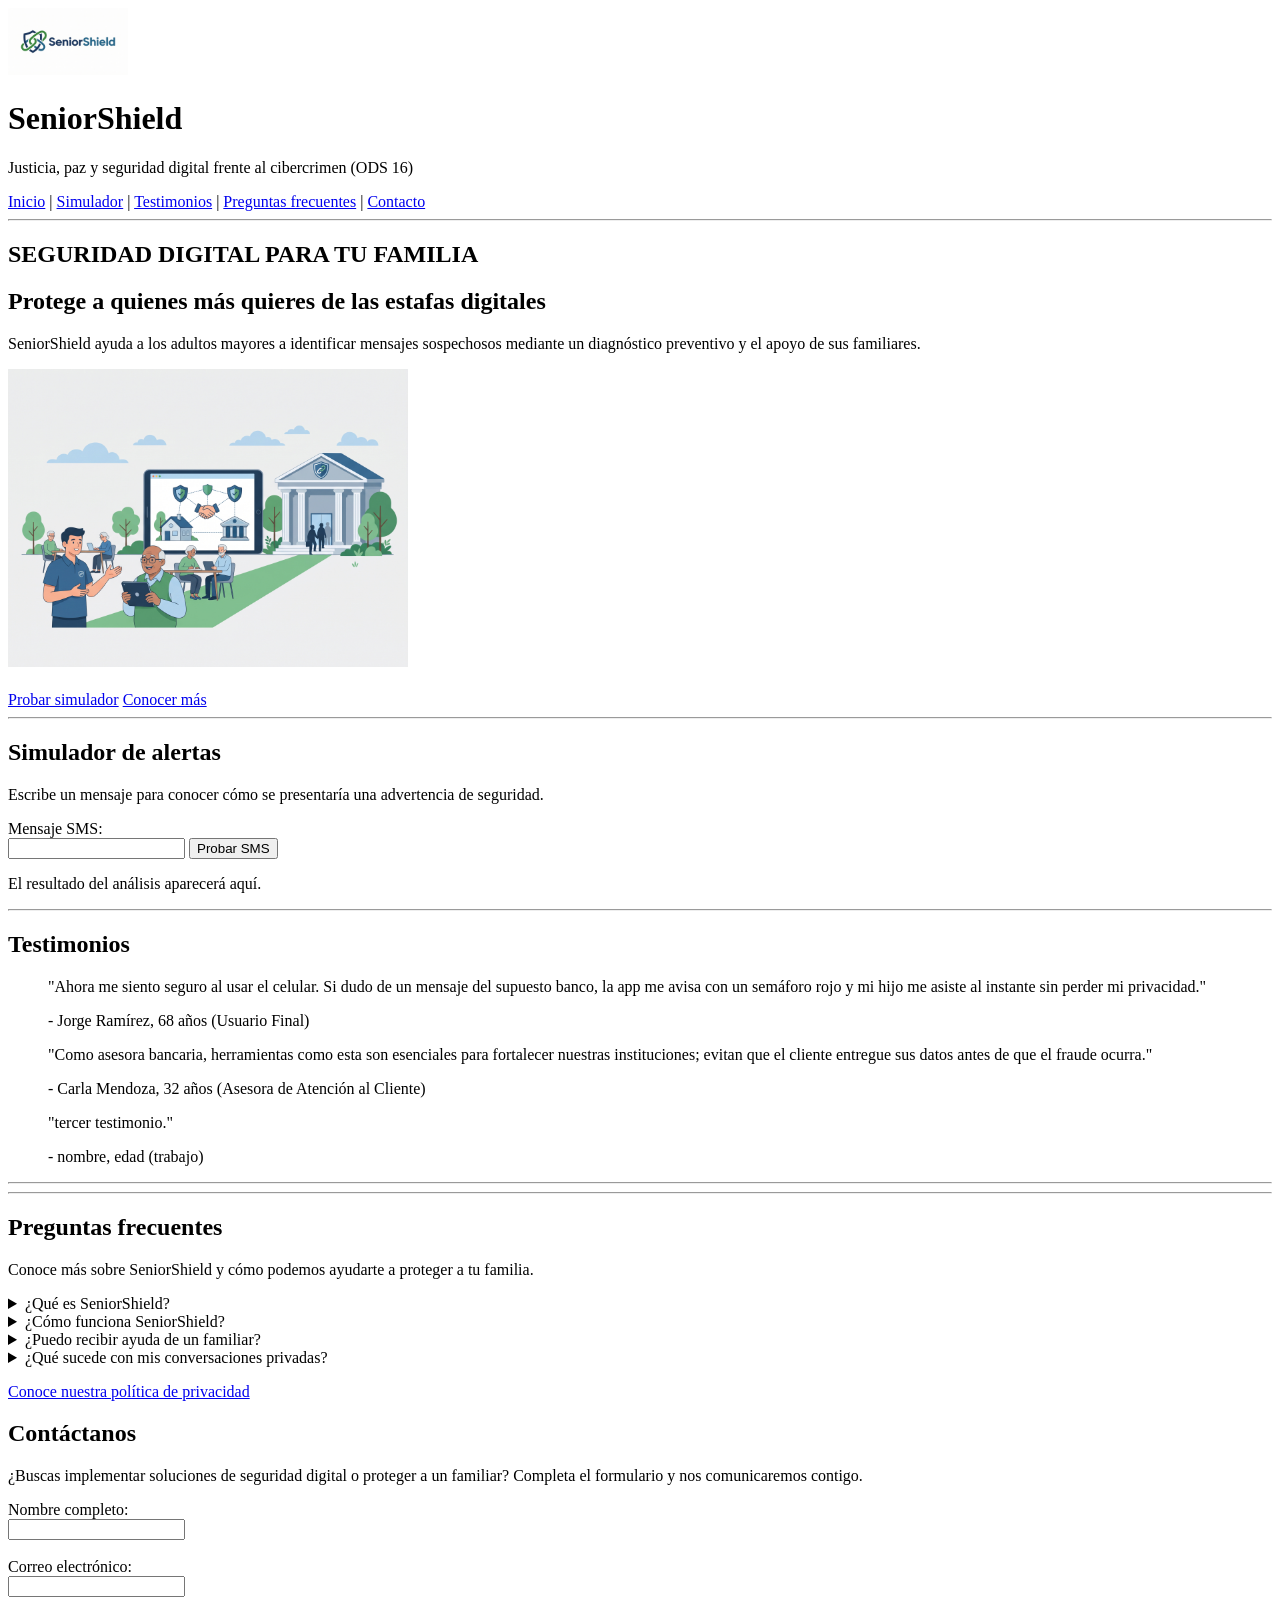
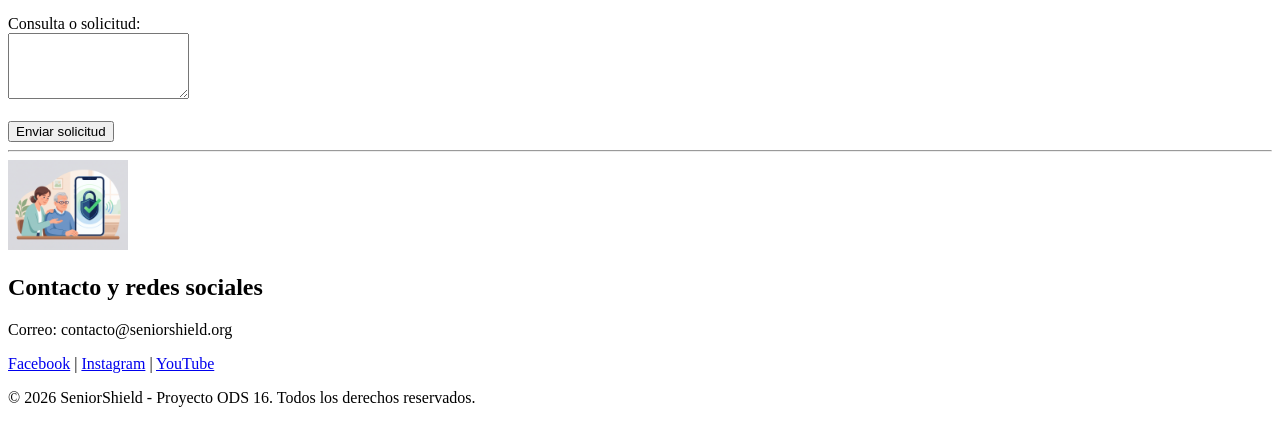
==== pages/index.html @ a2924b18 "Update index.html" ====
<!DOCTYPE html>
<html lang="es">
<head>
<meta charset="UTF-8">
<meta name="viewport" content="width=device-width, initial-scale=1.0">
<title>SeniorShield - Proyecto ODS 16</title>
</head>
<body>
<!-- ENCABEZADO -->
<header id="inicio">
<img src="images/logo.jpg" alt="Logotipo SeniorShield" width="120">
<h1>SeniorShield</h1>
<p>Justicia, paz y seguridad digital frente al cibercrimen (ODS 16)</p>

<!-- MENÚ HORIZONTAL SIN DESPLEGABLE -->
<nav aria-label="Navegación principal">
<a href="#inicio">Inicio</a> |
<a href="#simulador">Simulador</a> |
<a href="#testimonios">Testimonios</a> |
<a href="#preguntas">Preguntas frecuentes</a> |
<a href="#contacto">Contacto</a>
</nav>
</header>

<hr>

<!-- CONTENIDO PRINCIPAL -->
<main>
<!-- PRESENTACIÓN -->
<section aria-labelledby="titulo-inicio">
<h2 id="titulo-inicio">SEGURIDAD DIGITAL PARA TU FAMILIA</h2>
<h1>Protege a quienes más quieres de las estafas digitales</h1>
<p>SeniorShield ayuda a los adultos mayores a identificar mensajes sospechosos mediante un diagnóstico preventivo y el apoyo de sus familiares.</p>
<img src="images/proyecto.jpg" alt="foto el proyect" width="400">
<h1> </h1>
<a href="#simulador">Probar simulador</a>
<a href="#preguntas">Conocer más</a>

</section>

<hr>

<!-- seccion 1 simulador -->
<section id="simulador">
<h2>Simulador de alertas</h2>
<p>Escribe un mensaje para conocer cómo se presentaría una advertencia de seguridad.</p>
<form action="#" method="get">
<label for="mensaje-sms">Mensaje SMS:</label><br>
<input type="text" id="mensaje-sms" name="mensaje-sms">
<button type="button">Probar SMS</button>
</form>
<p>El resultado del análisis aparecerá aquí.</p>
</section>

<hr>

<!-- seccion 2 testimonios -->
<section id="testimonios">
<h2>Testimonios</h2>
<blockquote>
    <p>"Ahora me siento seguro al usar el celular. Si dudo de un mensaje del supuesto banco, la app me avisa con un semáforo rojo y mi hijo me asiste al instante sin perder mi privacidad."</p>
    <footer>- Jorge Ramírez, 68 años (Usuario Final)</footer>
</blockquote>
<blockquote>
    <p>"Como asesora bancaria, herramientas como esta son esenciales para fortalecer nuestras instituciones; evitan que el cliente entregue sus datos antes de que el fraude ocurra."</p>
    <footer>- Carla Mendoza, 32 años (Asesora de Atención al Cliente)</footer>
</blockquote>
<blockquote>
    <p>"tercer testimonio."</p>
    <footer>- nombre, edad (trabajo)</footer>
</blockquote>
</section>

<hr>

<!-- seccion 3 preguntas frecuentes-->
<hr>

<!-- SECCIÓN 5: PREGUNTAS FRECUENTES -->
<section id="preguntas">
<h2>Preguntas frecuentes</h2>
<p>Conoce más sobre SeniorShield y cómo podemos ayudarte a proteger a tu familia.</p>
<details>
<summary>¿Qué es SeniorShield?</summary>
<p>SeniorShield es una solución de seguridad digital que ayuda a los adultos mayores a identificar posibles estafas en sus mensajes mediante un diagnóstico preventivo.</p>
</details>
<details>
<summary>¿Cómo funciona SeniorShield?</summary>
<p>La herramienta permite analizar mensajes sospechosos mediante una burbuja flotante y muestra una alerta visual tipo semáforo que indica el nivel de riesgo.</p>
</details>
<details>
<summary>¿Puedo recibir ayuda de un familiar?</summary>
<p>Sí. SeniorShield permite consultar con un familiar vinculado para recibir orientación cuando se detecta un mensaje sospechoso o existe alguna duda.</p>
</details>
<details>
<summary>¿Qué sucede con mis conversaciones privadas?</summary>
<p>SeniorShield está diseñado para proteger la privacidad de los usuarios y evitar el almacenamiento de sus conversaciones privadas.</p>
</details>
<p>
<a href="politica.html">Conoce nuestra política de privacidad</a>
</p>
</section>

<!-- seccion 4 contactos -->
<section id="contacto">
<h2>Contáctanos</h2>
<p>¿Buscas implementar soluciones de seguridad digital o proteger a un familiar? Completa el formulario y nos comunicaremos contigo.</p>
<form action="#" method="POST">
    <label for="nombre">Nombre completo:</label><br>
    <input type="text" id="nombre" name="nombre" required><br><br>
    
    <label for="correo">Correo electrónico:</label><br>
    <input type="email" id="correo" name="correo" required><br><br>
    
    <label for="mensaje">Consulta o solicitud:</label><br>
    <textarea id="mensaje" name="mensaje" rows="4" required></textarea><br><br>
    
    <button type="submit">Enviar solicitud</button>
</form>
</section>
</main>

<hr>

<!-- PIE DE PAGINA -->
<footer>
<img src="images/servicios.jpg" alt="foto 2" width="120">

<h2>Contacto y redes sociales</h2>
<p>Correo: contacto@seniorshield.org</p>
<p>
<a href="https://www.facebook.com/">Facebook</a> |
<a href="https://www.instagram.com/">Instagram</a> |
<a href="https://www.youtube.com/">YouTube</a>
</p>
<p>
&copy; 2026 SeniorShield - Proyecto ODS 16. Todos los derechos reservados.
</p>
</footer>
</body>
</html>
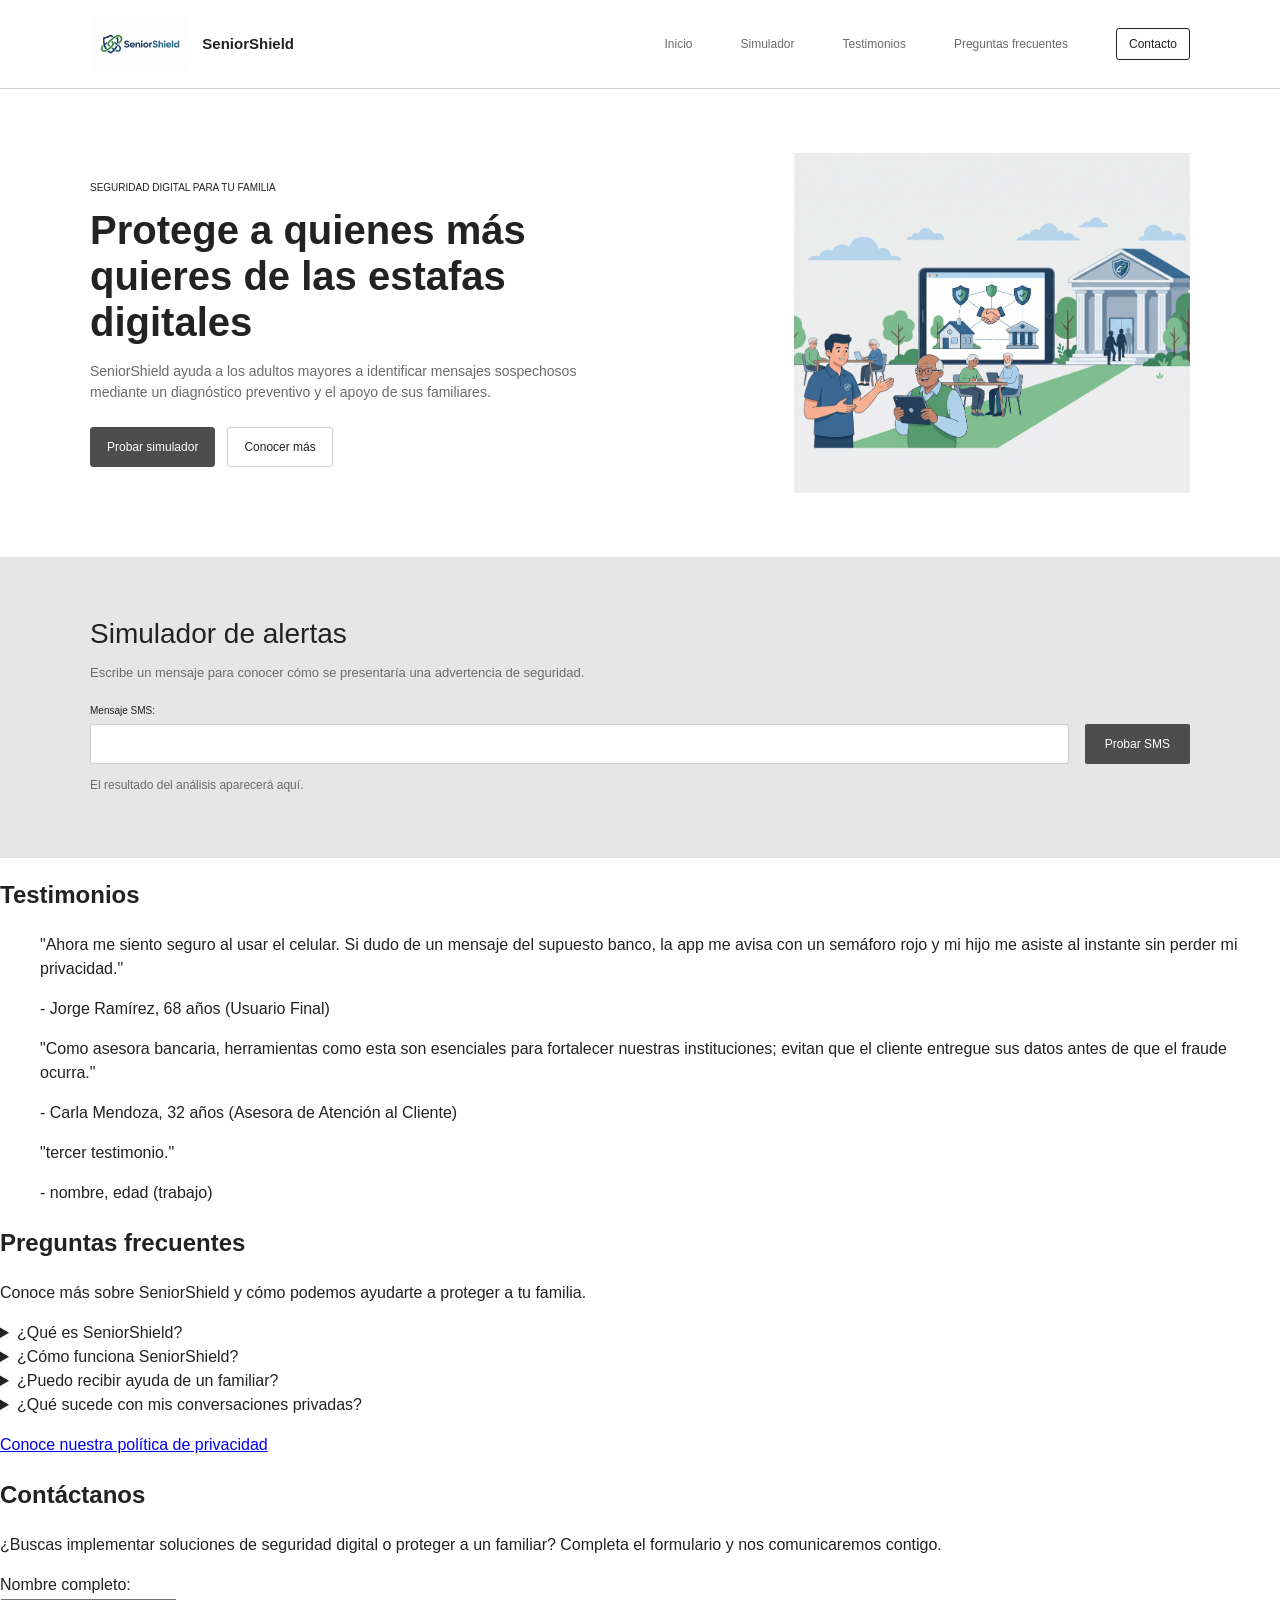
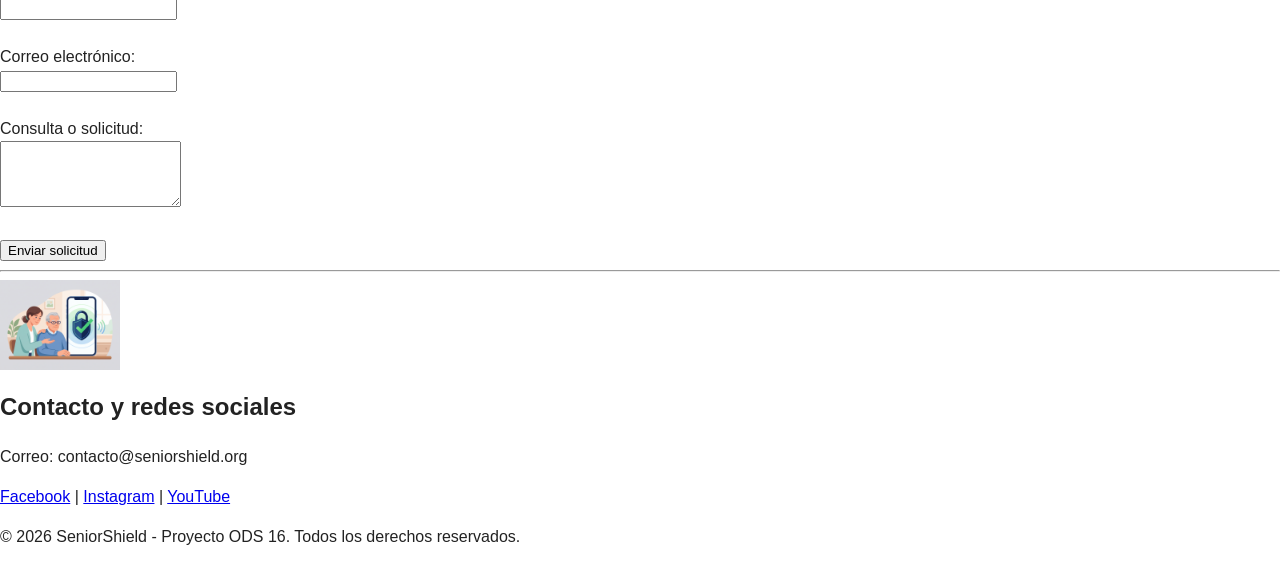
==== commit 16c2afd2: "Añadir estilos 1ra parte" ====
--- a/pages/index.html
+++ b/pages/index.html
@@ -4,6 +4,7 @@
 <meta charset="UTF-8">
 <meta name="viewport" content="width=device-width, initial-scale=1.0">
 <title>SeniorShield - Proyecto ODS 16</title>
+<link rel="stylesheet" href="../css/styles.css">
 </head>
 <body>
 <!-- ENCABEZADO -->
--- a/css/styles.css
+++ b/css/styles.css
@@ -0,0 +1,301 @@
+
+
+/* ---------- Variables neutras (escala de grises) ---------- */
+:root {
+  --blanco: #ffffff;
+  --gris-fondo: #e6e6e6;
+  --gris-placeholder: #d9d9d9;
+  --gris-borde: #cfcfcf;
+  --gris-texto: #6b6b6b;
+  --gris-oscuro: #4d4d4d;
+  --negro: #222222;
+
+  --ancho-max: 1100px;
+  --lateral: max(24px, calc((100% - var(--ancho-max)) / 2));
+}
+
+
+*,
+*::before,
+*::after {
+  box-sizing: border-box;
+}
+
+body {
+  margin: 0;
+  font-family: "Inter", "Helvetica Neue", Arial, sans-serif;
+  color: var(--negro);
+  background: var(--blanco);
+  line-height: 1.5;
+}
+
+img {
+  max-width: 100%;
+  display: block;
+}
+
+
+header + hr,
+main hr {
+  display: none;
+}
+
+/*1. ENCABEZADO Y MENÚ */
+header {
+  display: flex;
+  align-items: center;
+  gap: 12px;
+  padding: 16px var(--lateral);
+  border-bottom: 1px solid var(--gris-borde);
+}
+
+/* Logo: caja pequeña a la izquierda */
+header > img {
+  width: auto;
+  height: 56px;
+  object-fit: contain;
+}
+
+/* Nombre de marca junto al logo, discreto */
+header > h1 {
+  margin: 0;
+  font-size: 15px;
+  font-weight: 600;
+}
+
+/* El lema no aparece en el wireframe: oculto visualmente,
+   pero accesible para lectores de pantalla */
+header > p {
+  position: absolute;
+  width: 1px;
+  height: 1px;
+  overflow: hidden;
+  clip: rect(0 0 0 0);
+  white-space: nowrap;
+}
+
+/* Menú alineado a la derecha.
+   font-size: 0 oculta los separadores "|" (nodos de texto) */
+header > nav {
+  margin-left: auto;
+  display: flex;
+  align-items: center;
+  gap: 24px;
+  font-size: 0;
+}
+
+header > nav a {
+  font-size: 12px;
+  color: var(--gris-texto);
+  text-decoration: none;
+}
+
+header > nav a:hover,
+header > nav a:focus-visible {
+  color: var(--negro);
+}
+
+/* Último enlace como botón con borde (esquina derecha) */
+header > nav a:last-of-type {
+  padding: 6px 12px;
+  border: 1px solid var(--negro);
+  border-radius: 3px;
+  color: var(--negro);
+}
+
+/* 2. PRESENTACIÓN (HERO)*/
+section[aria-labelledby="titulo-inicio"] {
+  display: grid;
+  grid-template-columns: auto auto minmax(48px, 1fr) minmax(260px, 36%);
+  grid-template-rows: 1fr auto auto auto auto 1fr;
+  column-gap: 12px;
+  min-height: 460px;
+  padding: 64px var(--lateral);
+}
+
+/* Antetítulo pequeño */
+section[aria-labelledby="titulo-inicio"] > h2 {
+  grid-column: 1 / 4;
+  grid-row: 2;
+  margin: 0 0 12px;
+  font-size: 10px;
+  font-weight: 500;
+  color: var(--negro);
+}
+
+/* Titular principal */
+section[aria-labelledby="titulo-inicio"] > h1:not(:empty) {
+  grid-column: 1 / 4;
+  grid-row: 3;
+  max-width: 560px;
+  margin: 0 0 16px;
+  font-size: clamp(28px, 4vw, 40px);
+  font-weight: 700;
+  line-height: 1.15;
+}
+
+/* Párrafo descriptivo */
+section[aria-labelledby="titulo-inicio"] > p {
+  grid-column: 1 / 4;
+  grid-row: 4;
+  max-width: 520px;
+  margin: 0 0 24px;
+  font-size: 14px;
+  color: var(--gris-texto);
+}
+
+/* El <h1> vacío no tiene función visual */
+section[aria-labelledby="titulo-inicio"] > h1:empty {
+  display: none;
+}
+
+/* Imagen: bloque gris a la derecha, ocupa todo el alto */
+section[aria-labelledby="titulo-inicio"] > img {
+  grid-column: 4;
+  grid-row: 1 / -1;
+  width: 100%;
+  height: 100%;
+  min-height: 340px;
+  object-fit: cover;
+  background: var(--gris-placeholder);
+  font-size: 12px;
+  color: var(--gris-texto);
+}
+
+/* Botones de acción, uno al lado del otro */
+section[aria-labelledby="titulo-inicio"] > a {
+  grid-row: 5;
+  align-self: start;
+  padding: 10px 16px;
+  border: 1px solid var(--gris-oscuro);
+  border-radius: 3px;
+  font-size: 12px;
+  text-decoration: none;
+  white-space: nowrap;
+}
+
+section[aria-labelledby="titulo-inicio"] > a:first-of-type {
+  grid-column: 1;
+  background: var(--gris-oscuro);
+  color: var(--blanco);
+}
+
+section[aria-labelledby="titulo-inicio"] > a:last-of-type {
+  grid-column: 2;
+  background: var(--blanco);
+  color: var(--negro);
+  border-color: var(--gris-borde);
+}
+
+/*3. SIMULADOR DE ALERTAS*/
+#simulador {
+  background: var(--gris-fondo);
+  padding: 56px var(--lateral) 64px;
+}
+
+#simulador > h2 {
+  margin: 0 0 8px;
+  font-size: 28px;
+  font-weight: 400;
+}
+
+#simulador > h2 + p {
+  margin: 0 0 20px;
+  font-size: 13px;
+  color: var(--gris-texto);
+}
+
+/* Formulario: etiqueta arriba, campo + botón en una fila */
+#simulador form {
+  display: grid;
+  grid-template-columns: 1fr auto;
+  column-gap: 16px;
+  row-gap: 6px;
+  align-items: stretch;
+}
+
+#simulador form br {
+  display: none;
+}
+
+#simulador label {
+  grid-column: 1 / -1;
+  font-size: 10px;
+  font-weight: 500;
+}
+
+#simulador input {
+  height: 40px;
+  padding: 0 12px;
+  border: 1px solid var(--gris-borde);
+  border-radius: 2px;
+  background: var(--blanco);
+  font: inherit;
+  font-size: 14px;
+}
+
+#simulador button {
+  padding: 0 20px;
+  border: none;
+  border-radius: 2px;
+  background: var(--gris-oscuro);
+  color: var(--blanco);
+  font: inherit;
+  font-size: 12px;
+  cursor: pointer;
+}
+
+/* Texto de resultado bajo el formulario */
+#simulador form + p {
+  margin: 12px 0 0;
+  font-size: 12px;
+  color: var(--gris-texto);
+}
+
+/* Foco visible para teclado */
+header a:focus-visible,
+section[aria-labelledby="titulo-inicio"] > a:focus-visible,
+#simulador input:focus-visible,
+#simulador button:focus-visible {
+  outline: 2px solid var(--negro);
+  outline-offset: 2px;
+}
+
+/*RESPONSIVE */
+@media (max-width: 768px) {
+  header {
+    flex-wrap: wrap;
+  }
+
+  header > nav {
+    margin-left: 0;
+    width: 100%;
+    flex-wrap: wrap;
+    gap: 12px 20px;
+  }
+
+  /* Hero en una columna: imagen debajo del texto */
+  section[aria-labelledby="titulo-inicio"] {
+    grid-template-columns: auto auto 1fr;
+    grid-template-rows: auto;
+    row-gap: 0;
+    min-height: 0;
+    padding-block: 40px;
+  }
+
+  section[aria-labelledby="titulo-inicio"] > img {
+    grid-column: 1 / -1;
+    grid-row: 6;
+    min-height: 220px;
+    margin-top: 32px;
+  }
+
+  #simulador form {
+    grid-template-columns: 1fr;
+    row-gap: 10px;
+  }
+
+  #simulador button {
+    height: 40px;
+  }
+}
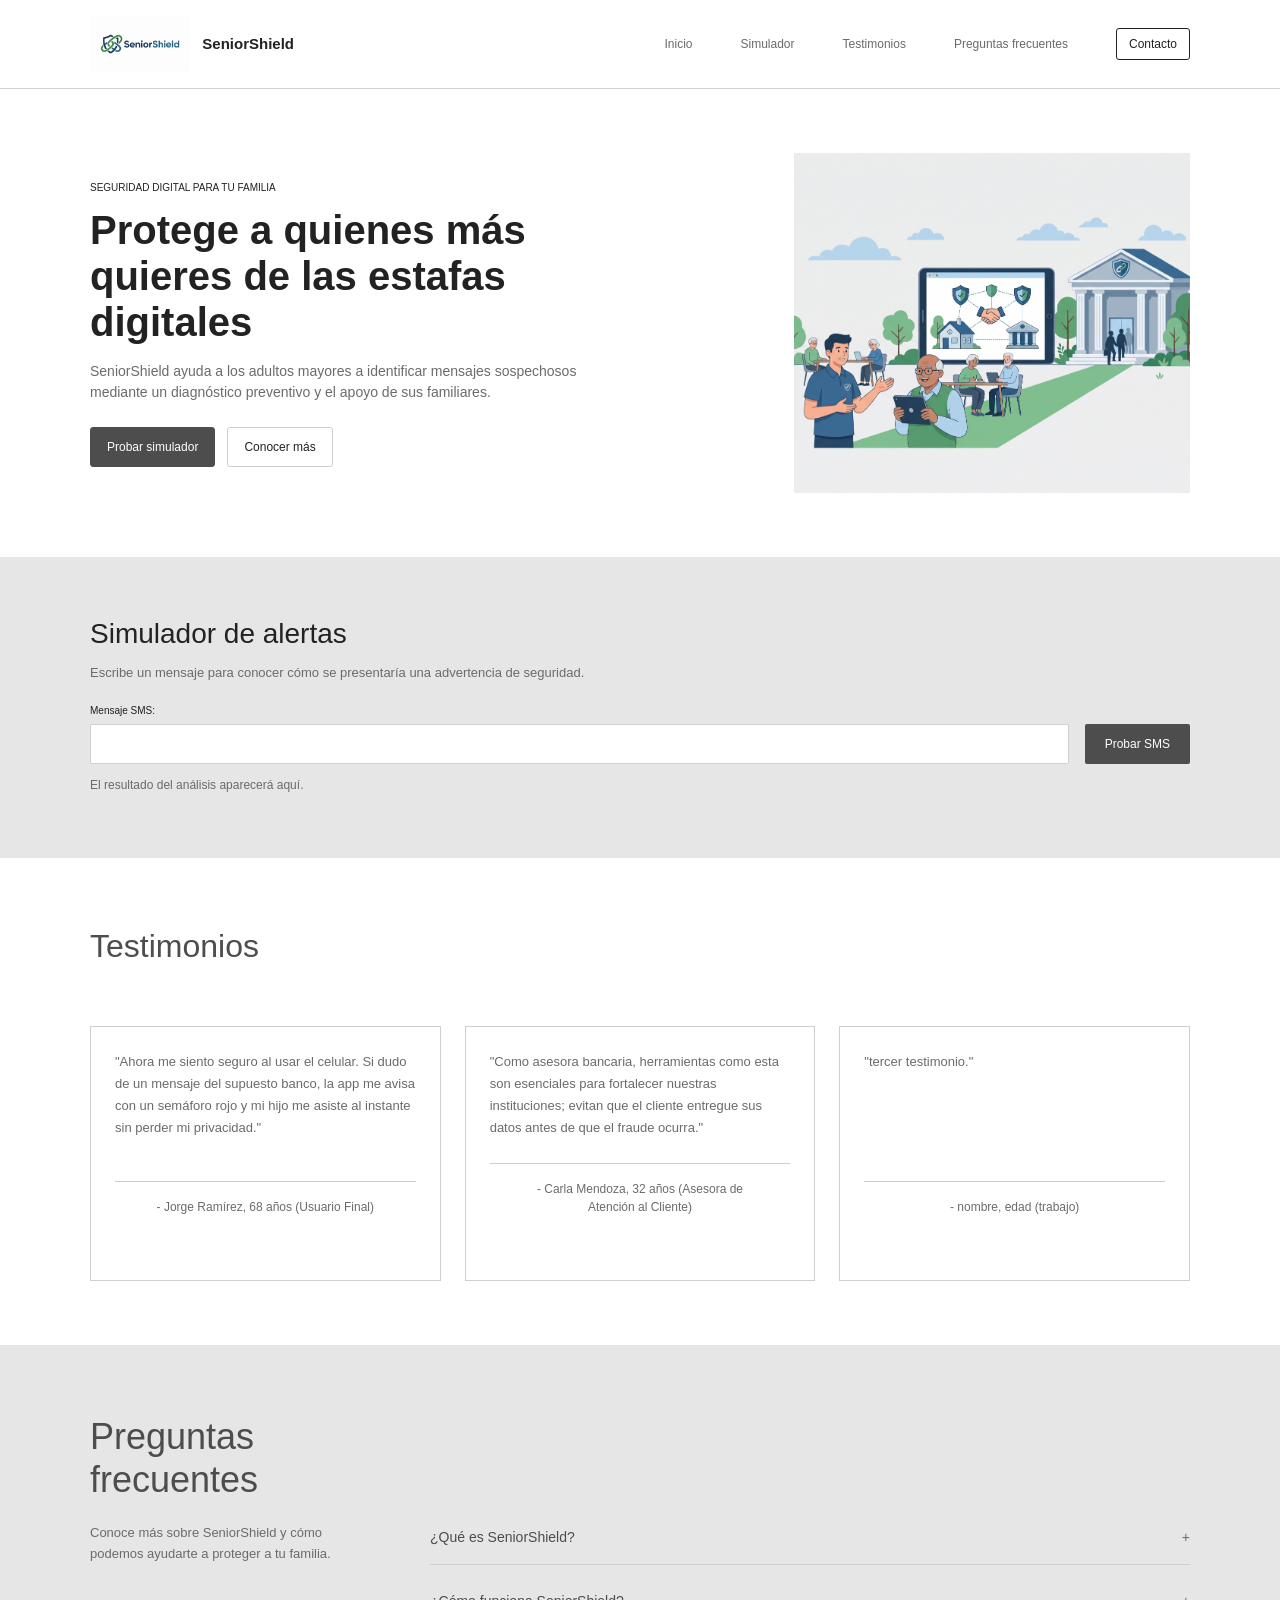
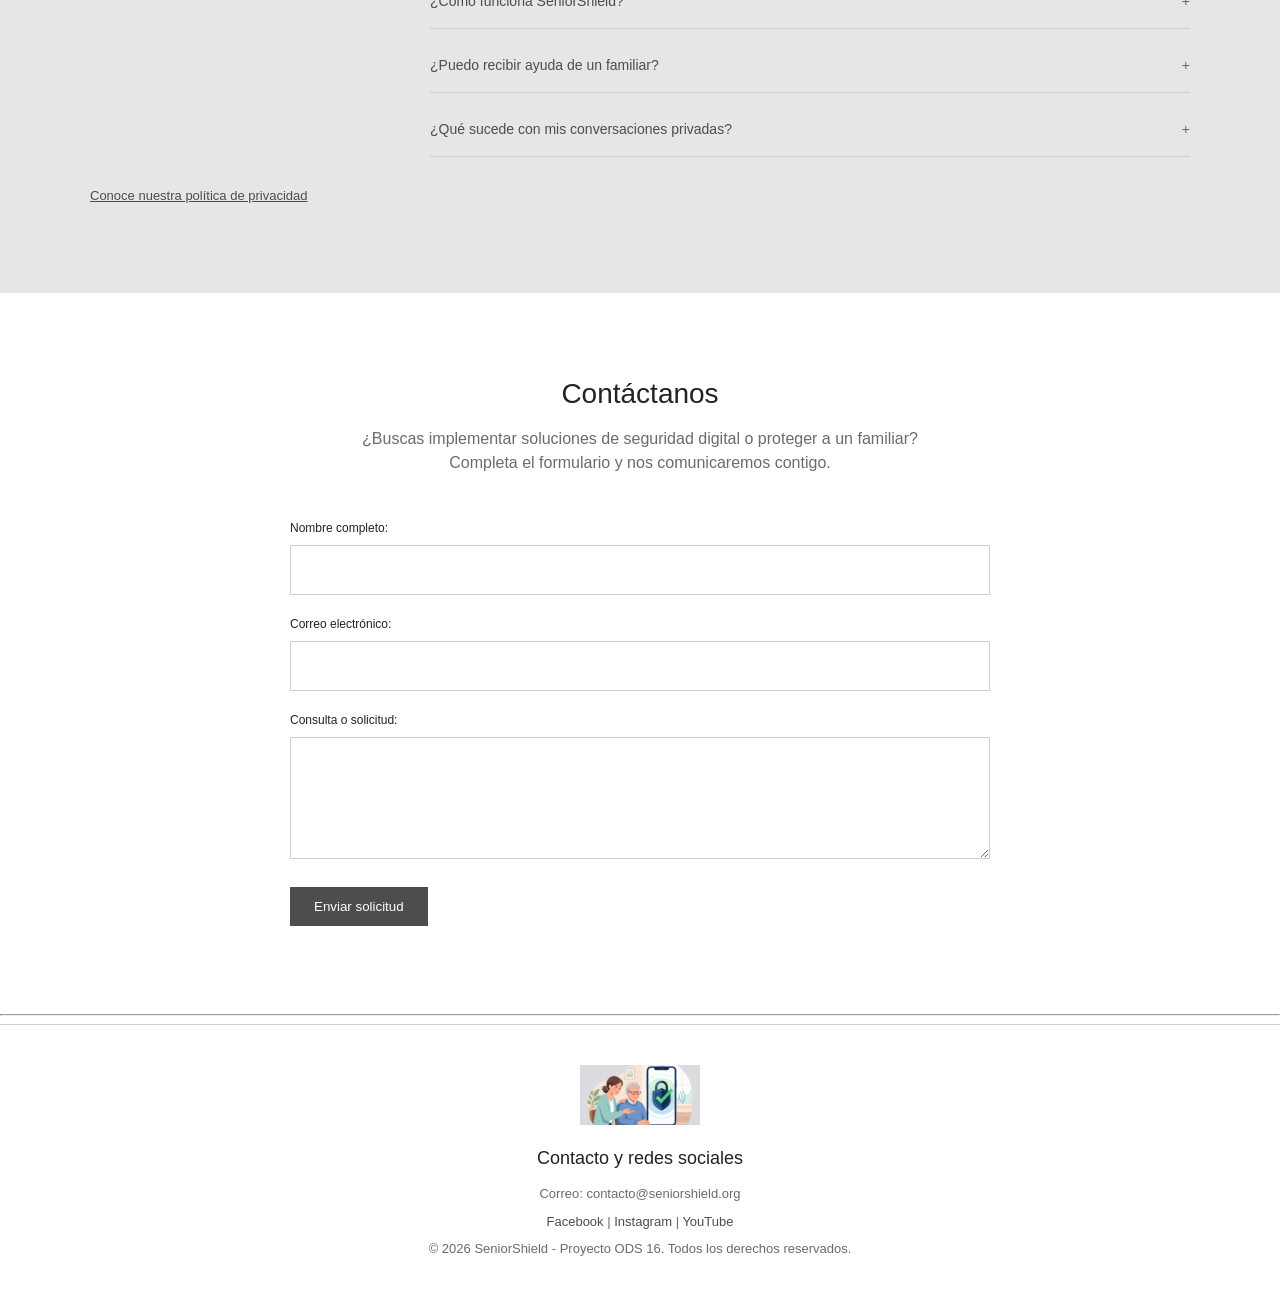
==== commit ed0a77a1: "Refactor contact section for improved readability" ====
--- a/pages/index.html
+++ b/pages/index.html
@@ -105,16 +105,18 @@
 <!-- seccion 4 contactos -->
 <section id="contacto">
 <h2>Contáctanos</h2>
-<p>¿Buscas implementar soluciones de seguridad digital o proteger a un familiar? Completa el formulario y nos comunicaremos contigo.</p>
+<p>¿Buscas implementar soluciones de seguridad digital o proteger a un familiar?
+    <br>
+    Completa el formulario y nos comunicaremos contigo.</p>
 <form action="#" method="POST">
-    <label for="nombre">Nombre completo:</label><br>
-    <input type="text" id="nombre" name="nombre" required><br><br>
+    <label for="nombre">Nombre completo:</label>
+    <input type="text" id="nombre" name="nombre" required>
     
-    <label for="correo">Correo electrónico:</label><br>
-    <input type="email" id="correo" name="correo" required><br><br>
+    <label for="correo">Correo electrónico:</label>
+    <input type="email" id="correo" name="correo" required>
     
-    <label for="mensaje">Consulta o solicitud:</label><br>
-    <textarea id="mensaje" name="mensaje" rows="4" required></textarea><br><br>
+    <label for="mensaje">Consulta o solicitud:</label>
+    <textarea id="mensaje" name="mensaje" rows="4" required></textarea>
     
     <button type="submit">Enviar solicitud</button>
 </form>
--- a/css/styles.css
+++ b/css/styles.css
@@ -1,5 +1,3 @@
-
-
 /* ---------- Variables neutras (escala de grises) ---------- */
 :root {
   --blanco: #ffffff;
@@ -298,4 +296,272 @@
   #simulador button {
     height: 40px;
   }
-}+}
+/* ==================================================
+   4. TESTIMONIOS
+================================================== */
+
+#testimonios {
+  padding: 64px var(--lateral);
+  background: var(--blanco);
+}
+
+#testimonios > h2 {
+  margin: 0 0 32px;
+  font-size: 32px;
+  font-weight: 400;
+  color: var(--gris-oscuro);
+}
+
+#testimonios {
+  display: grid;
+  grid-template-columns: repeat(3, 1fr);
+  gap: 24px;
+}
+
+#testimonios > h2 {
+  grid-column: 1 / -1;
+}
+
+#testimonios blockquote {
+  margin: 0;
+  padding: 24px;
+  border: 1px solid var(--gris-borde);
+  background: var(--blanco);
+  min-height: 230px;
+
+  display: flex;
+  flex-direction: column;
+  justify-content: space-between;
+}
+
+#testimonios blockquote p {
+  margin: 0;
+  font-size: 13px;
+  color: var(--gris-texto);
+  line-height: 1.7;
+}
+
+#testimonios footer {
+  margin-top: 24px;
+  padding-top: 16px;
+  border-top: 1px solid var(--gris-borde);
+
+  font-size: 12px;
+  color: var(--gris-texto);
+}
+
+/* ==================================================
+   5. PREGUNTAS FRECUENTES
+================================================== */
+
+#preguntas {
+  background: var(--gris-fondo);
+  padding: 70px var(--lateral);
+
+  display: grid;
+  grid-template-columns: 280px 1fr;
+  grid-template-rows: auto auto;
+  column-gap: 60px;
+  row-gap: 10px;
+}
+
+#preguntas > h2 {
+  margin: 0;
+  font-size: 36px;
+  line-height: 1.2;
+  font-weight: 400;
+  color: var(--gris-oscuro);
+}
+
+#preguntas > p:first-of-type {
+  grid-column: 1;
+
+  margin: 12px 0 0;
+  align-self: start;
+
+  max-width: 250px;
+
+  font-size: 13px;
+  line-height: 1.6;
+  color: var(--gris-texto);
+}
+
+#preguntas details {
+  grid-column: 2;
+  border-bottom: 1px solid var(--gris-borde);
+  padding: 16px 0;
+}
+
+#preguntas details:first-of-type {
+  margin-top: 0px;
+}
+
+#preguntas summary {
+  cursor: pointer;
+  list-style: none;
+
+  display: flex;
+  justify-content: space-between;
+  align-items: center;
+
+  font-size: 14px;
+  color: var(--gris-oscuro);
+}
+
+#preguntas summary::-webkit-details-marker {
+  display: none;
+}
+
+#preguntas summary::after {
+  content: "+";
+  color: var(--gris-texto);
+}
+
+#preguntas details[open] summary::after {
+  content: "−";
+}
+
+#preguntas details p {
+  margin-top: 14px;
+  font-size: 13px;
+  color: var(--gris-texto);
+}
+
+#preguntas a {
+  grid-column: 1;
+
+  align-self: start;
+
+  margin-top: 20px;
+
+  color: var(--gris-oscuro);
+  font-size: 13px;
+  text-decoration: underline;
+}
+
+
+/* ==================================================
+   6. CONTACTO
+================================================== */
+
+#contacto {
+  padding: 80px var(--lateral);
+  background: var(--blanco);
+  text-align: center;
+}
+
+#contacto h2 {
+  margin: 0 0 12px;
+  font-size: 28px;
+  font-weight: 400;
+}
+
+#contacto > p {
+  max-width: 700px;
+  margin: 0 auto 32px;
+  color: var(--gris-texto);
+}
+
+#contacto form {
+  max-width: 700px;
+  margin: 0 auto;
+
+  display: flex;
+  flex-direction: column;
+  gap: 8px;
+
+  text-align: left;
+}
+
+#contacto label {
+  font-size: 12px;
+  margin-top: 12px;
+}
+
+#contacto input,
+#contacto textarea {
+  width: 100%;
+  padding: 12px;
+  border: 1px solid var(--gris-borde);
+  font: inherit;
+}
+
+#contacto textarea {
+  resize: vertical;
+  min-height: 100px;
+}
+
+#contacto button {
+  width: fit-content;
+  margin-top: 20px;
+  padding: 12px 24px;
+
+  border: none;
+  background: var(--gris-oscuro);
+  color: var(--blanco);
+
+  cursor: pointer;
+}
+
+/* ==================================================
+   7. FOOTER
+================================================== */
+
+footer {
+  border-top: 1px solid var(--gris-borde);
+  padding: 40px var(--lateral);
+
+  text-align: center;
+  background: var(--blanco);
+}
+
+footer img {
+  margin: 0 auto 20px;
+  height: 60px;
+  object-fit: cover;
+}
+
+footer h2 {
+  margin: 0 0 12px;
+  font-size: 18px;
+  font-weight: 500;
+}
+
+footer p {
+  margin: 8px 0;
+  color: var(--gris-texto);
+  font-size: 13px;
+}
+
+footer a {
+  color: var(--gris-oscuro);
+  text-decoration: none;
+}
+
+footer a:hover {
+  text-decoration: underline;
+}
+
+/* ================================================== */
+
+@media (max-width: 768px) {
+
+  #testimonios {
+    grid-template-columns: 1fr;
+  }
+
+  #preguntas {
+    grid-template-columns: 1fr;
+    gap: 24px;
+  }
+
+  #preguntas details,
+  #preguntas a {
+    grid-column: auto;
+  }
+
+  #contacto form {
+    width: 100%;
+  }
+}
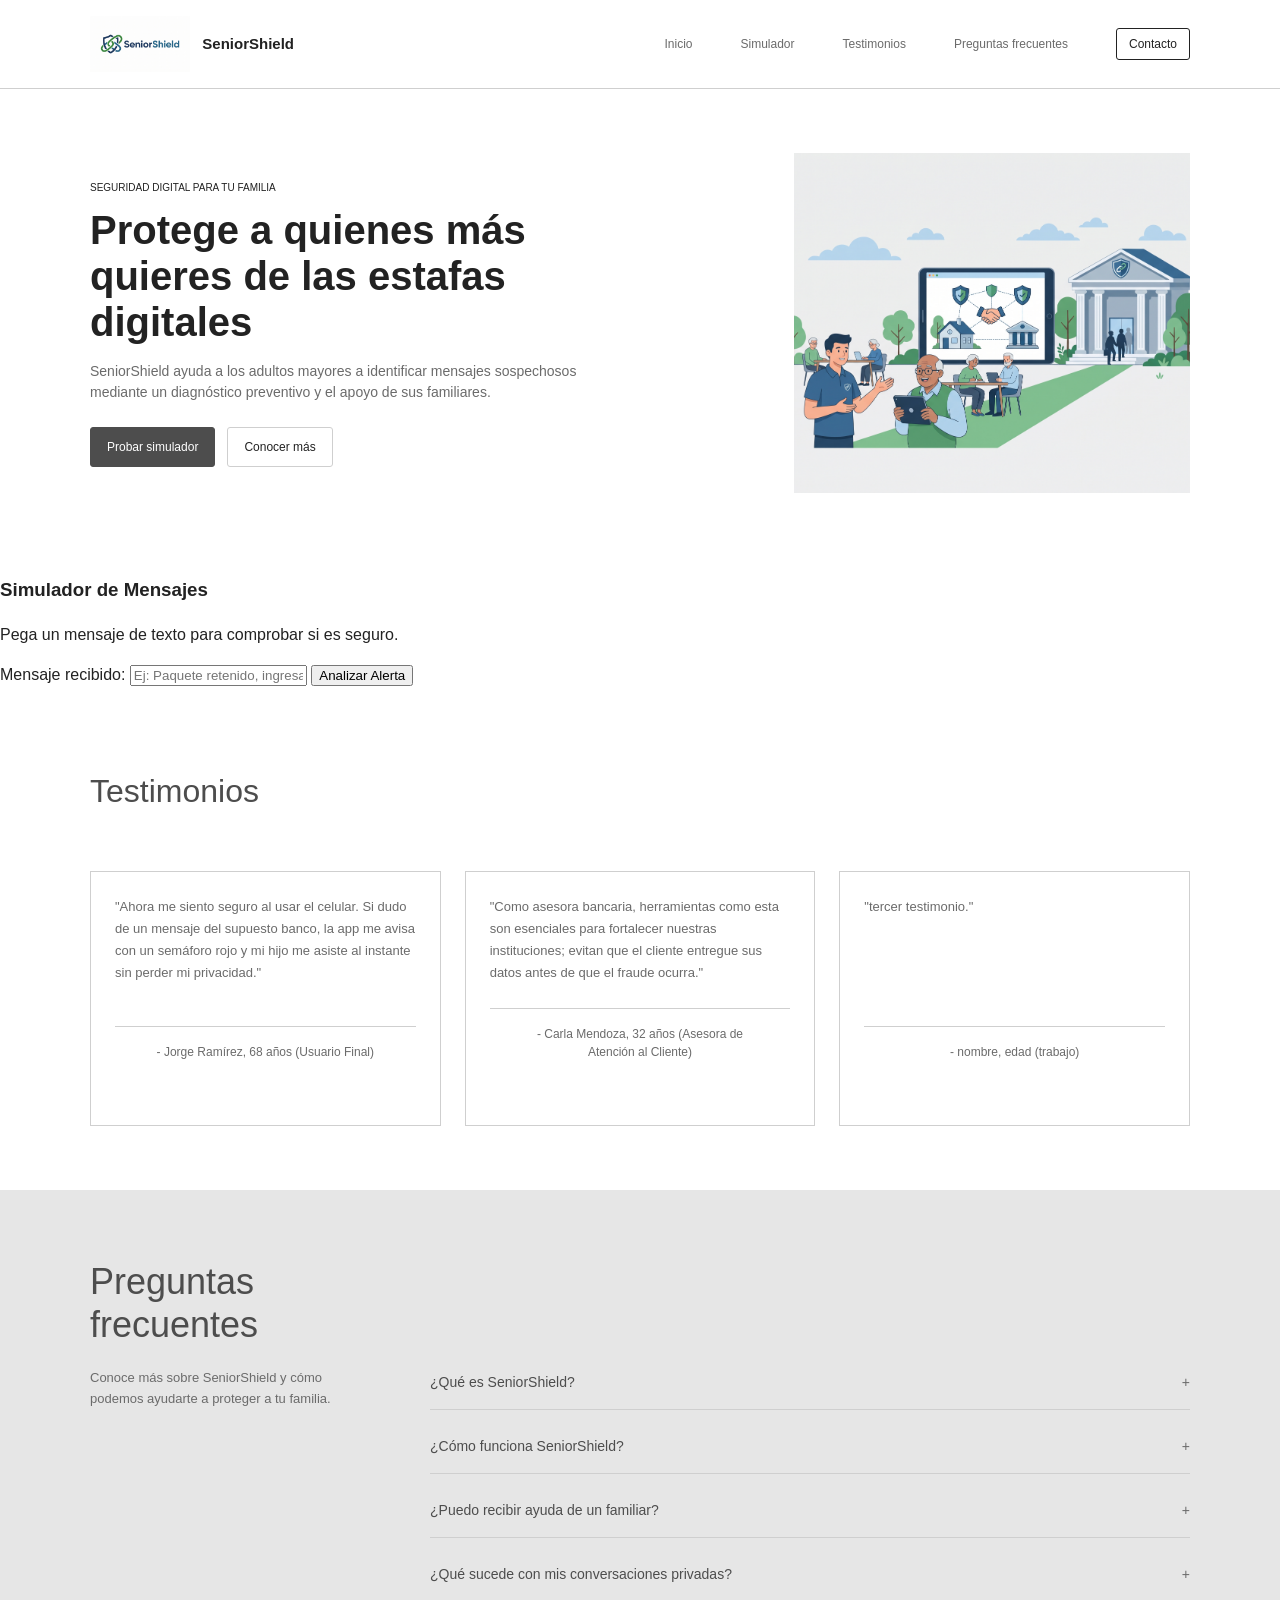
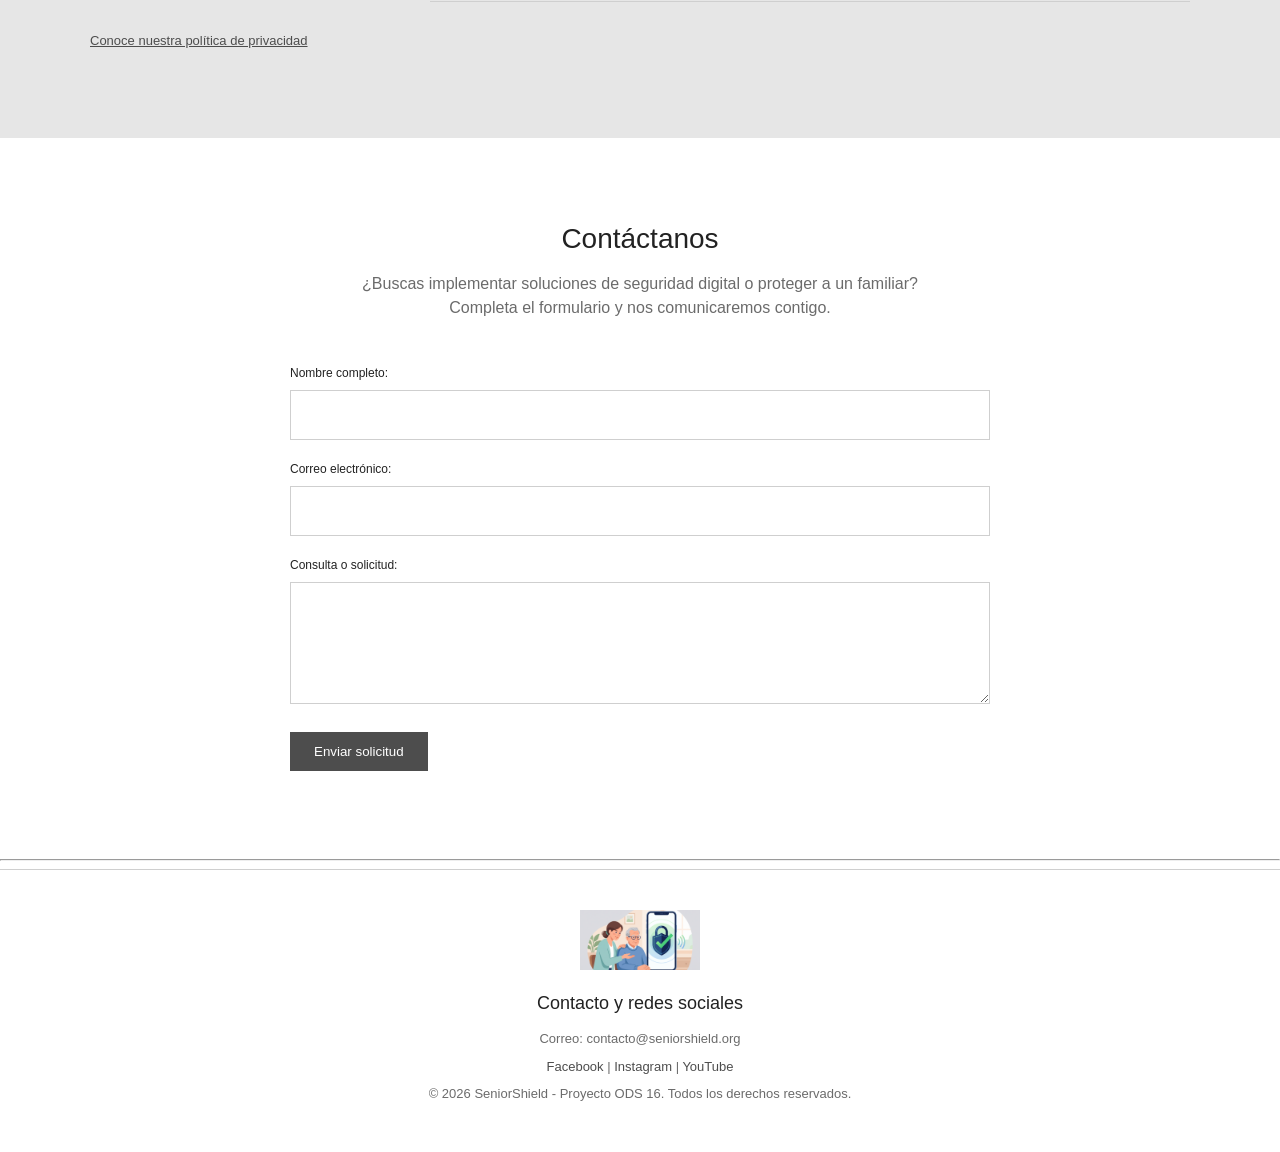
==== commit c6139cf1: "Update index.html" ====
--- a/pages/index.html
+++ b/pages/index.html
@@ -41,18 +41,19 @@
 
 <hr>
 
-<!-- seccion 1 simulador -->
-<section id="simulador">
-<h2>Simulador de alertas</h2>
-<p>Escribe un mensaje para conocer cómo se presentaría una advertencia de seguridad.</p>
-<form action="#" method="get">
-<label for="mensaje-sms">Mensaje SMS:</label><br>
-<input type="text" id="mensaje-sms" name="mensaje-sms">
-<button type="button">Probar SMS</button>
-</form>
-<p>El resultado del análisis aparecerá aquí.</p>
-</section>
-
+<!-- Sección 1 Simulador de Alertas -->
+<div class="simulador-alertas">
+    <h3>Simulador de Mensajes</h3>
+    <p>Pega un mensaje de texto para comprobar si es seguro.</p>
+    
+    <form id="simuladorForm">
+        <label for="mensajeInput">Mensaje recibido:</label>
+        <input type="text" id="mensajeInput" placeholder="Ej: Paquete retenido, ingresa al link..." required />
+        <button type="submit">Analizar Alerta</button>
+    </form>
+    
+    <p id="resultadoDOM"></p>
+</div>
 <hr>
 
 <!-- seccion 2 testimonios -->
@@ -124,7 +125,7 @@
 </main>
 
 <hr>
-
+    
 <!-- PIE DE PAGINA -->
 <footer>
 <img src="images/servicios.jpg" alt="foto 2" width="120">
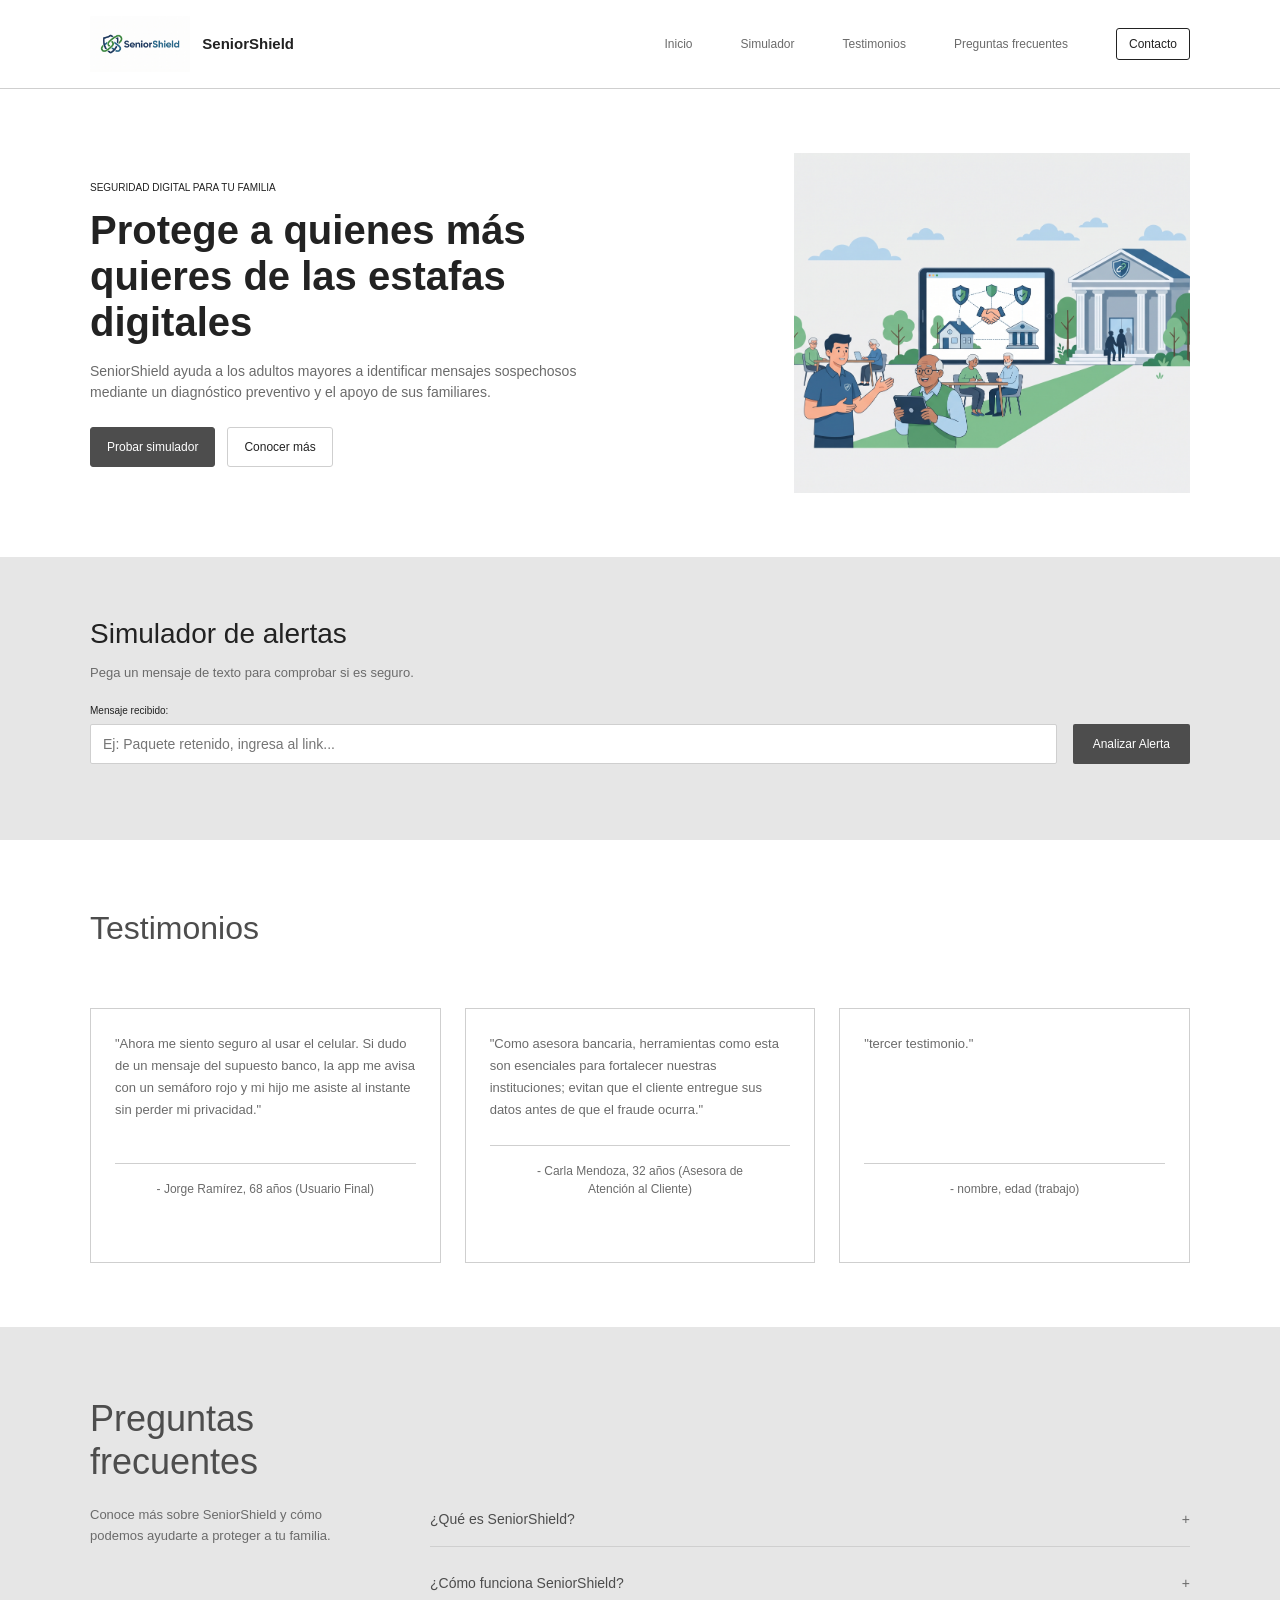
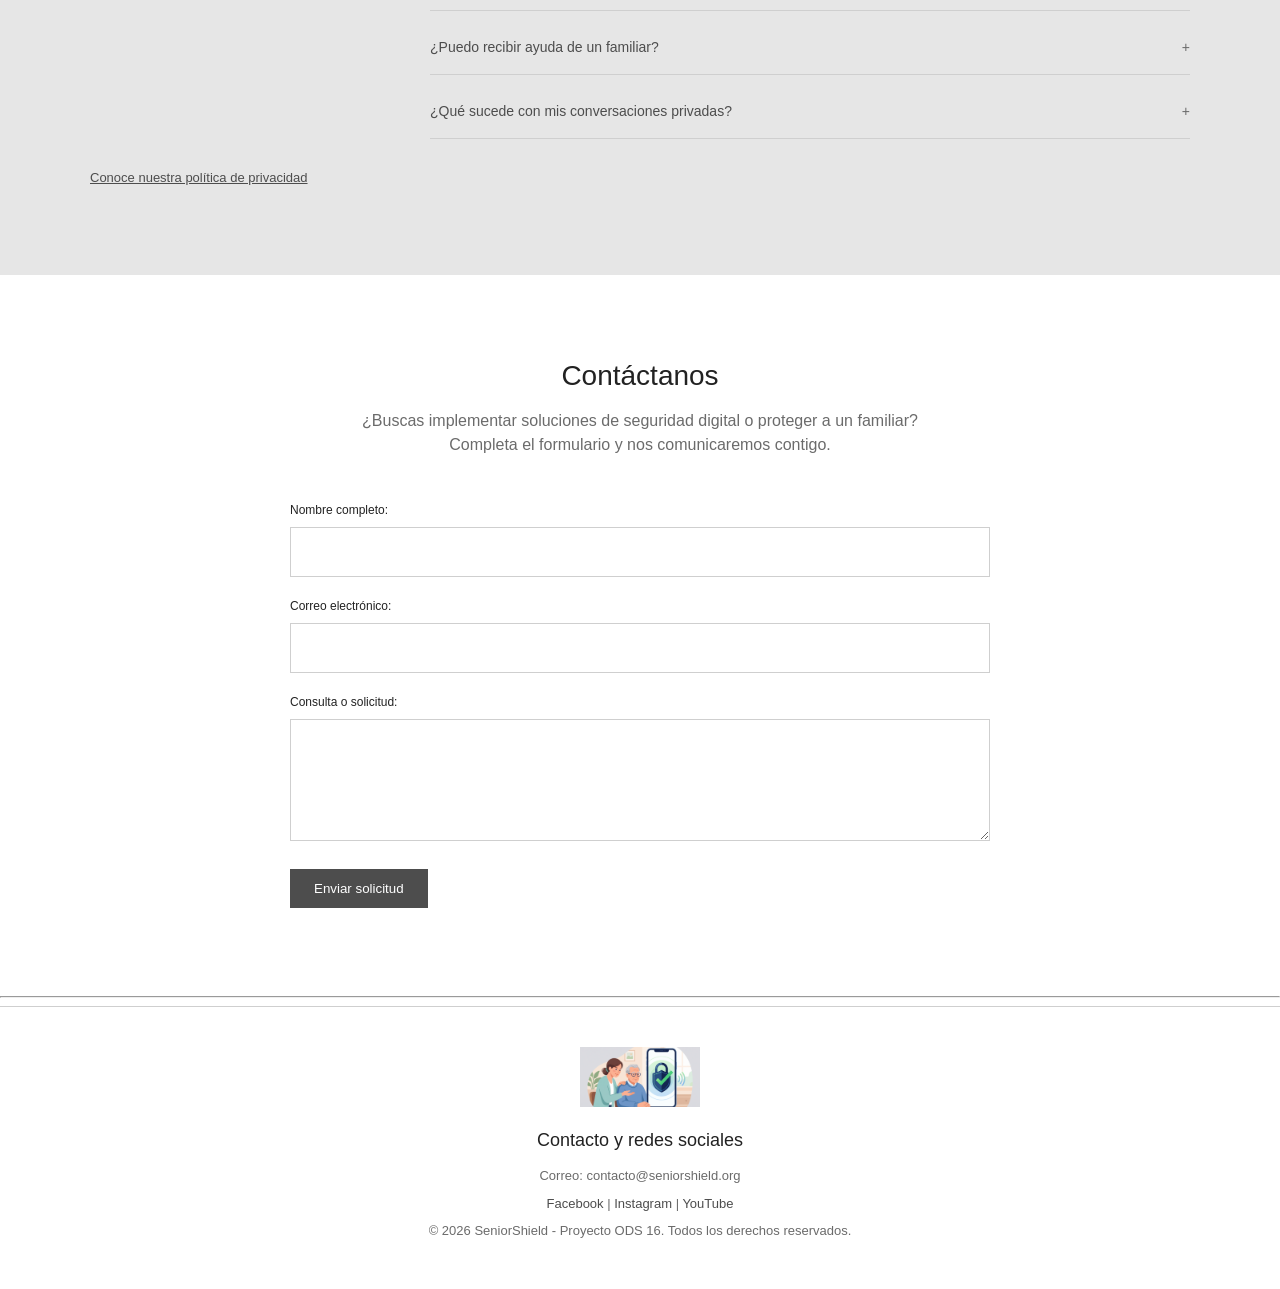
==== commit 9b5c4e57: "Update index.html" ====
--- a/pages/index.html
+++ b/pages/index.html
@@ -42,18 +42,18 @@
 <hr>
 
 <!-- Sección 1 Simulador de Alertas -->
-<div class="simulador-alertas">
-    <h3>Simulador de Mensajes</h3>
+<section id="simulador">
+    <h2>Simulador de alertas</h2>
     <p>Pega un mensaje de texto para comprobar si es seguro.</p>
     
     <form id="simuladorForm">
         <label for="mensajeInput">Mensaje recibido:</label>
-        <input type="text" id="mensajeInput" placeholder="Ej: Paquete retenido, ingresa al link..." required />
+        <input type="text" id="mensajeInput" placeholder="Ej: Paquete retenido, ingresa al link..." required>
         <button type="submit">Analizar Alerta</button>
     </form>
     
     <p id="resultadoDOM"></p>
-</div>
+</section>
 <hr>
 
 <!-- seccion 2 testimonios -->
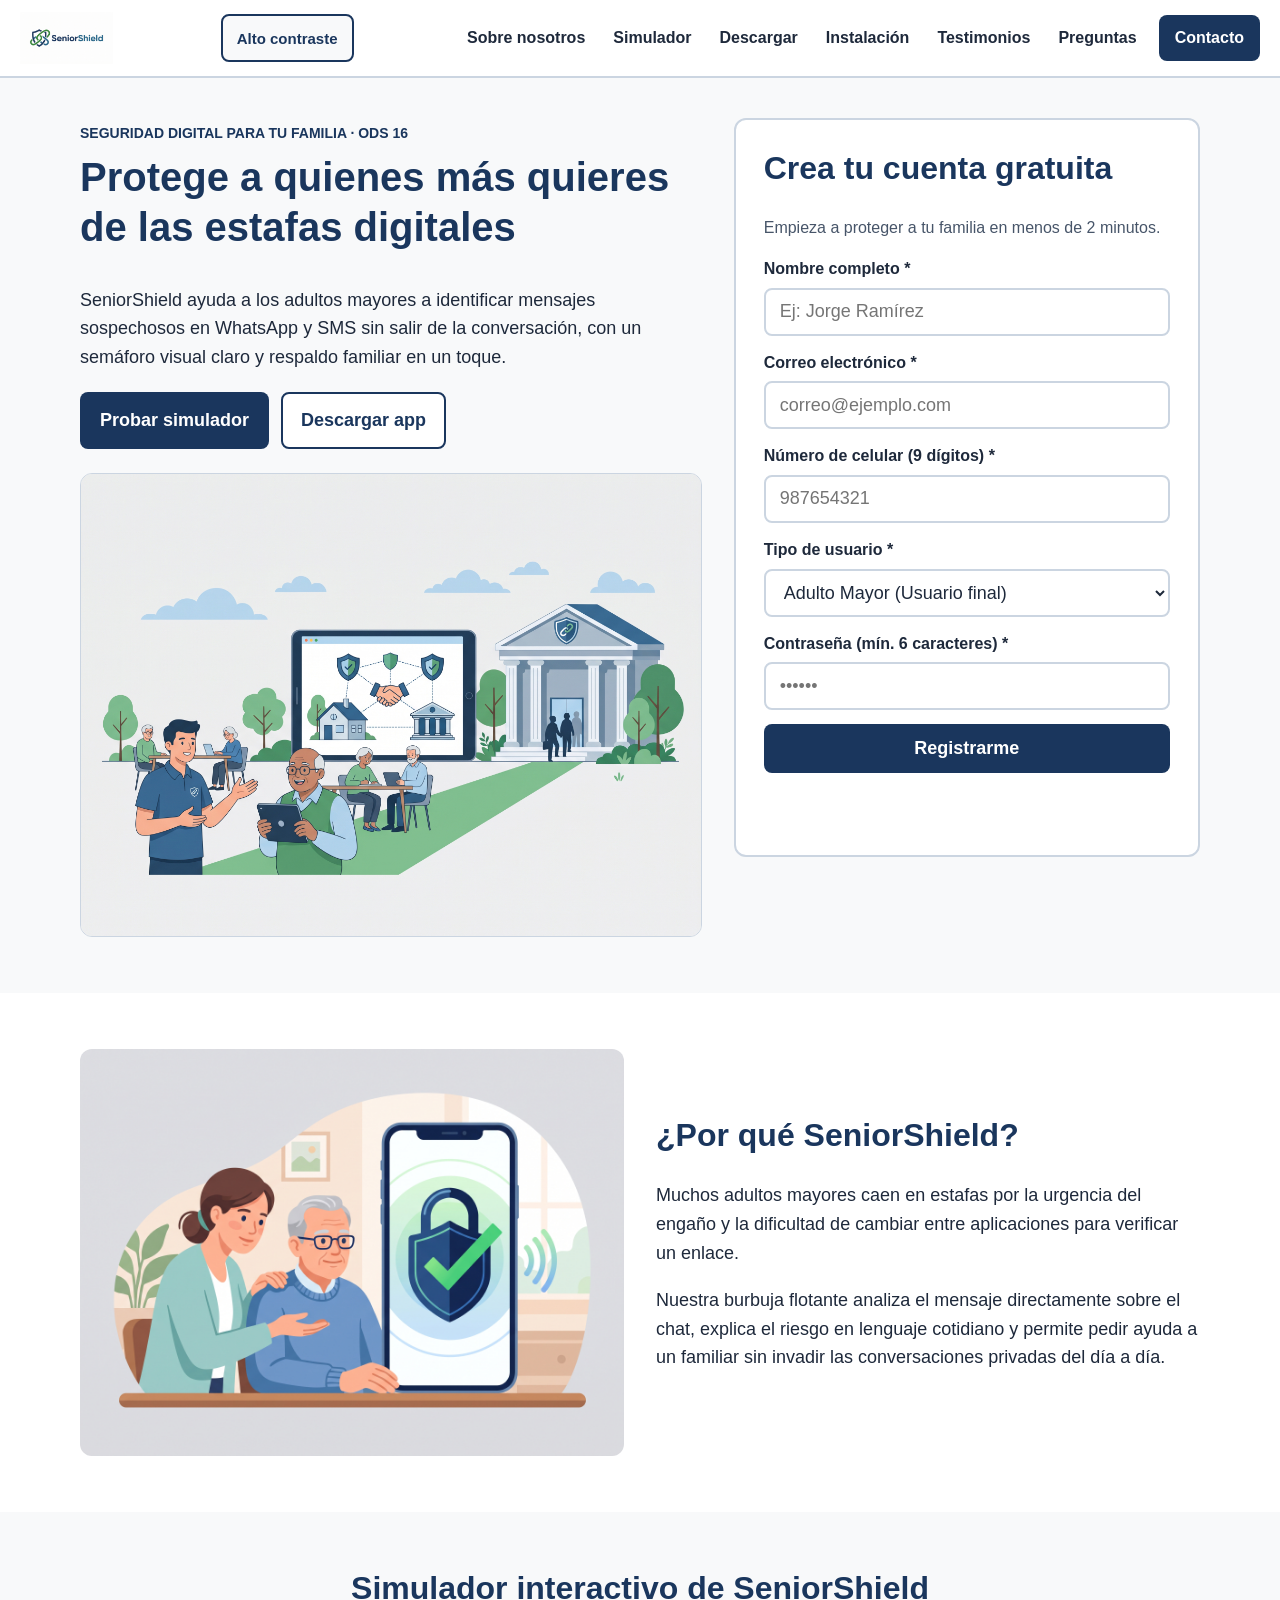
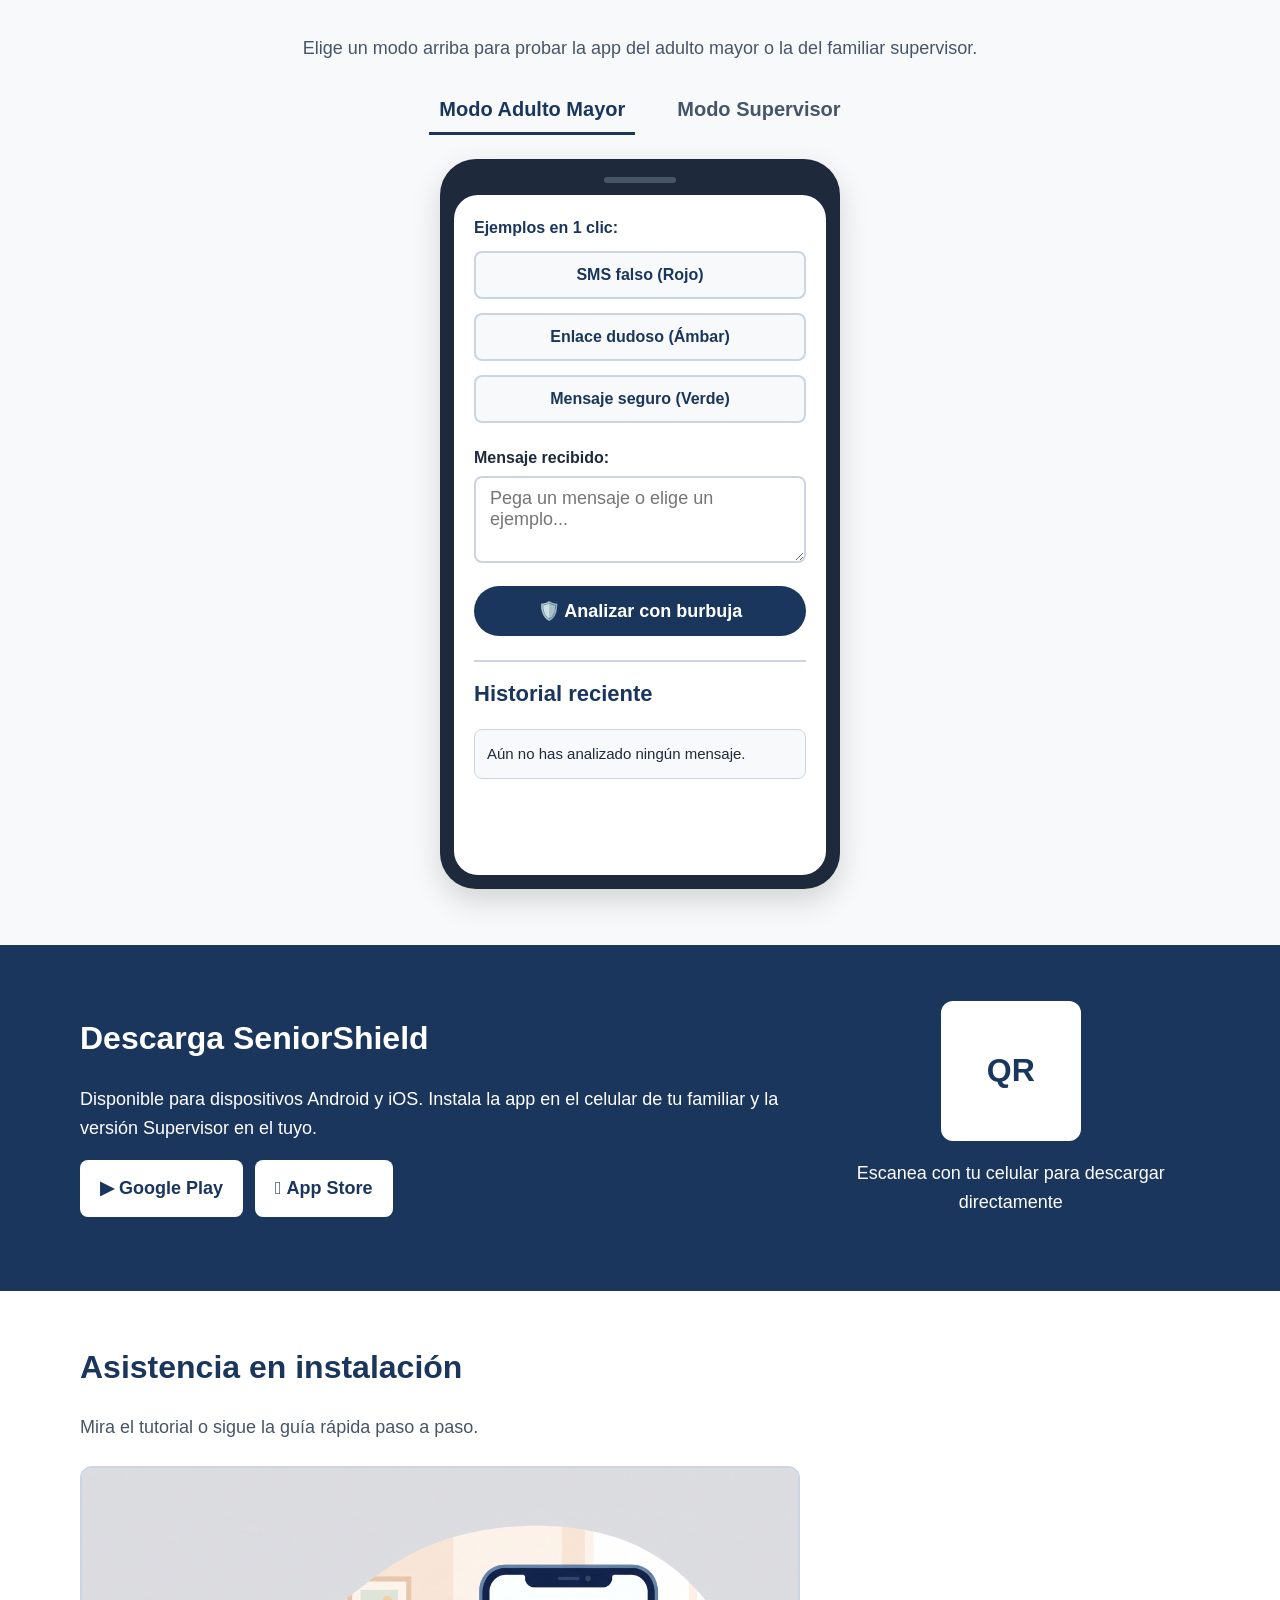
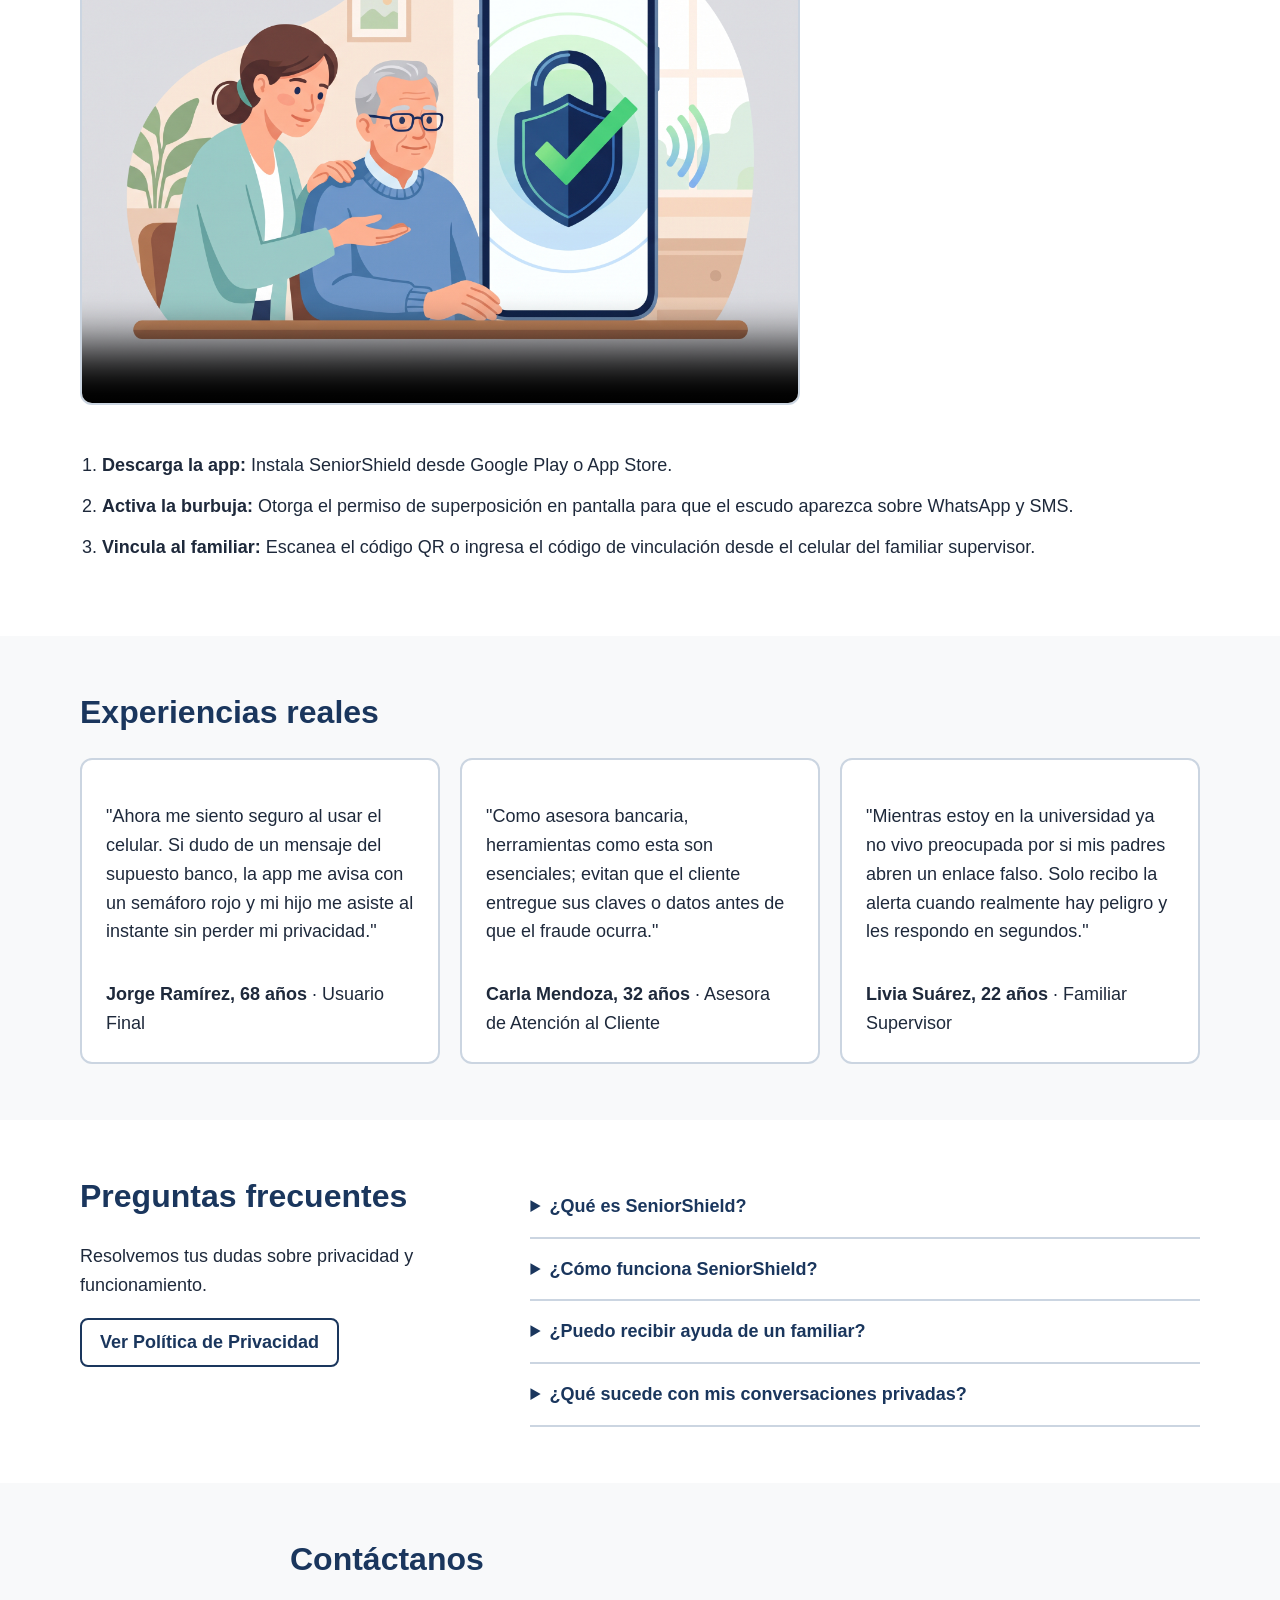
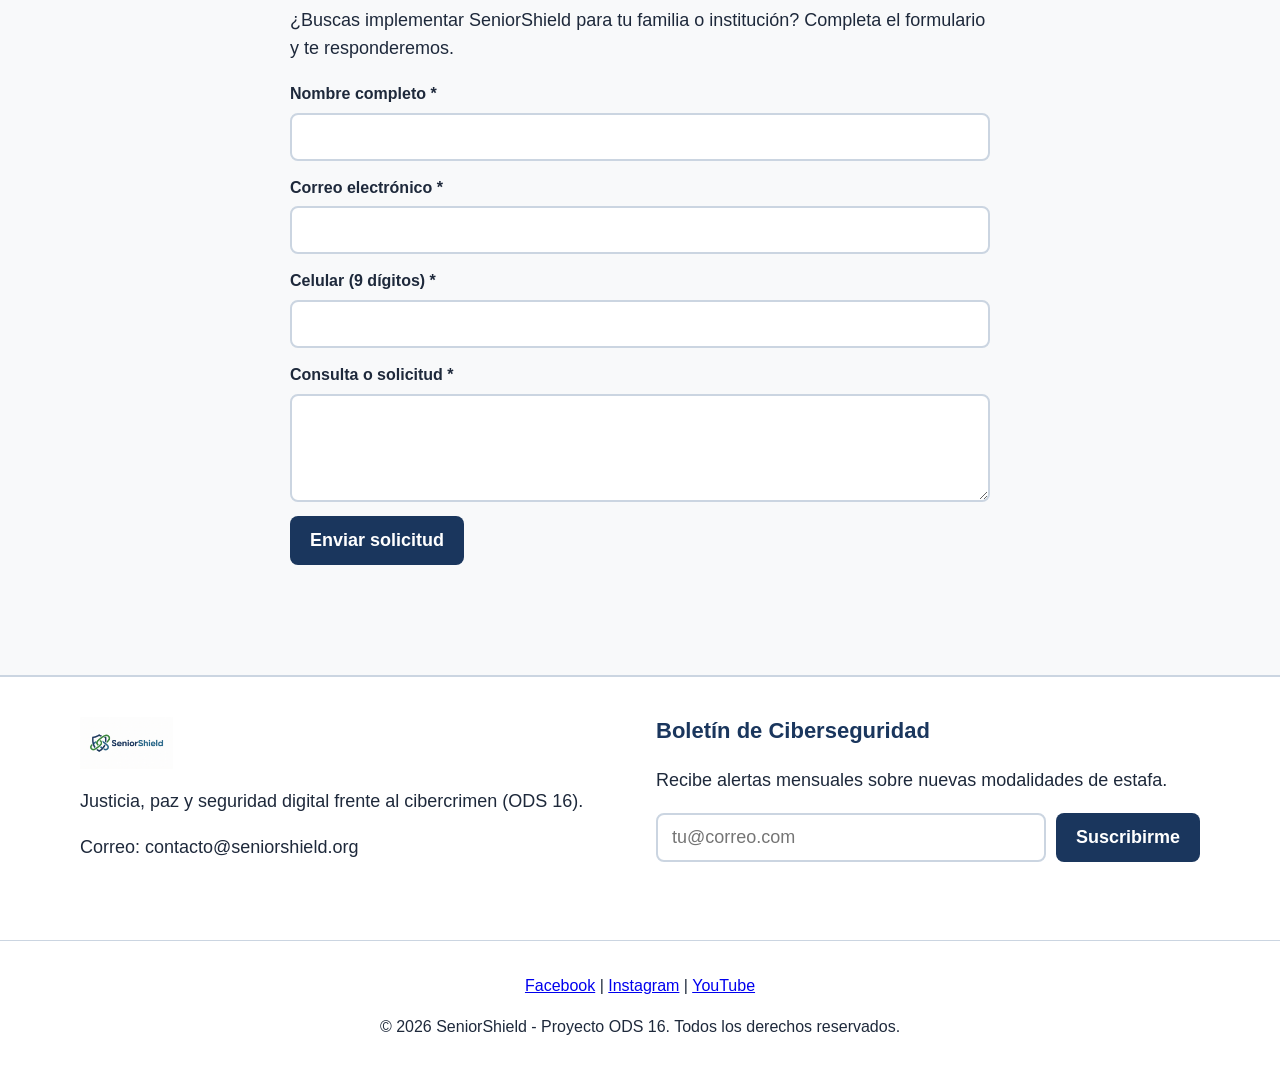
==== commit 3d0e673f: "v2" ====
--- a/pages/index.html
+++ b/pages/index.html
@@ -1,145 +1,400 @@
 <!DOCTYPE html>
 <html lang="es">
 <head>
-<meta charset="UTF-8">
-<meta name="viewport" content="width=device-width, initial-scale=1.0">
-<title>SeniorShield - Proyecto ODS 16</title>
-<link rel="stylesheet" href="../css/styles.css">
+  <meta charset="UTF-8">
+  <meta name="viewport" content="width=device-width, initial-scale=1.0">
+  <title>SeniorShield - Seguridad Digital para Adultos Mayores</title>
+  <link rel="stylesheet" href="../css/styles.css">
 </head>
 <body>
-<!-- ENCABEZADO -->
-<header id="inicio">
-<img src="images/logo.jpg" alt="Logotipo SeniorShield" width="120">
-<h1>SeniorShield</h1>
-<p>Justicia, paz y seguridad digital frente al cibercrimen (ODS 16)</p>
-
-<!-- MENÚ HORIZONTAL SIN DESPLEGABLE -->
-<nav aria-label="Navegación principal">
-<a href="#inicio">Inicio</a> |
-<a href="#simulador">Simulador</a> |
-<a href="#testimonios">Testimonios</a> |
-<a href="#preguntas">Preguntas frecuentes</a> |
-<a href="#contacto">Contacto</a>
-</nav>
-</header>
-
-<hr>
-
-<!-- CONTENIDO PRINCIPAL -->
-<main>
-<!-- PRESENTACIÓN -->
-<section aria-labelledby="titulo-inicio">
-<h2 id="titulo-inicio">SEGURIDAD DIGITAL PARA TU FAMILIA</h2>
-<h1>Protege a quienes más quieres de las estafas digitales</h1>
-<p>SeniorShield ayuda a los adultos mayores a identificar mensajes sospechosos mediante un diagnóstico preventivo y el apoyo de sus familiares.</p>
-<img src="images/proyecto.jpg" alt="foto el proyect" width="400">
-<h1> </h1>
-<a href="#simulador">Probar simulador</a>
-<a href="#preguntas">Conocer más</a>
-
-</section>
-
-<hr>
-
-<!-- Sección 1 Simulador de Alertas -->
-<section id="simulador">
-    <h2>Simulador de alertas</h2>
-    <p>Pega un mensaje de texto para comprobar si es seguro.</p>
-    
-    <form id="simuladorForm">
-        <label for="mensajeInput">Mensaje recibido:</label>
-        <input type="text" id="mensajeInput" placeholder="Ej: Paquete retenido, ingresa al link..." required>
-        <button type="submit">Analizar Alerta</button>
-    </form>
-    
-    <p id="resultadoDOM"></p>
-</section>
-<hr>
-
-<!-- seccion 2 testimonios -->
-<section id="testimonios">
-<h2>Testimonios</h2>
-<blockquote>
-    <p>"Ahora me siento seguro al usar el celular. Si dudo de un mensaje del supuesto banco, la app me avisa con un semáforo rojo y mi hijo me asiste al instante sin perder mi privacidad."</p>
-    <footer>- Jorge Ramírez, 68 años (Usuario Final)</footer>
-</blockquote>
-<blockquote>
-    <p>"Como asesora bancaria, herramientas como esta son esenciales para fortalecer nuestras instituciones; evitan que el cliente entregue sus datos antes de que el fraude ocurra."</p>
-    <footer>- Carla Mendoza, 32 años (Asesora de Atención al Cliente)</footer>
-</blockquote>
-<blockquote>
-    <p>"tercer testimonio."</p>
-    <footer>- nombre, edad (trabajo)</footer>
-</blockquote>
-</section>
-
-<hr>
-
-<!-- seccion 3 preguntas frecuentes-->
-<hr>
-
-<!-- SECCIÓN 5: PREGUNTAS FRECUENTES -->
-<section id="preguntas">
-<h2>Preguntas frecuentes</h2>
-<p>Conoce más sobre SeniorShield y cómo podemos ayudarte a proteger a tu familia.</p>
-<details>
-<summary>¿Qué es SeniorShield?</summary>
-<p>SeniorShield es una solución de seguridad digital que ayuda a los adultos mayores a identificar posibles estafas en sus mensajes mediante un diagnóstico preventivo.</p>
-</details>
-<details>
-<summary>¿Cómo funciona SeniorShield?</summary>
-<p>La herramienta permite analizar mensajes sospechosos mediante una burbuja flotante y muestra una alerta visual tipo semáforo que indica el nivel de riesgo.</p>
-</details>
-<details>
-<summary>¿Puedo recibir ayuda de un familiar?</summary>
-<p>Sí. SeniorShield permite consultar con un familiar vinculado para recibir orientación cuando se detecta un mensaje sospechoso o existe alguna duda.</p>
-</details>
-<details>
-<summary>¿Qué sucede con mis conversaciones privadas?</summary>
-<p>SeniorShield está diseñado para proteger la privacidad de los usuarios y evitar el almacenamiento de sus conversaciones privadas.</p>
-</details>
-<p>
-<a href="politica.html">Conoce nuestra política de privacidad</a>
-</p>
-</section>
-
-<!-- seccion 4 contactos -->
-<section id="contacto">
-<h2>Contáctanos</h2>
-<p>¿Buscas implementar soluciones de seguridad digital o proteger a un familiar?
-    <br>
-    Completa el formulario y nos comunicaremos contigo.</p>
-<form action="#" method="POST">
-    <label for="nombre">Nombre completo:</label>
-    <input type="text" id="nombre" name="nombre" required>
-    
-    <label for="correo">Correo electrónico:</label>
-    <input type="email" id="correo" name="correo" required>
-    
-    <label for="mensaje">Consulta o solicitud:</label>
-    <textarea id="mensaje" name="mensaje" rows="4" required></textarea>
-    
-    <button type="submit">Enviar solicitud</button>
-</form>
-</section>
-</main>
-
-<hr>
-    
-<!-- PIE DE PAGINA -->
-<footer>
-<img src="images/servicios.jpg" alt="foto 2" width="120">
-
-<h2>Contacto y redes sociales</h2>
-<p>Correo: contacto@seniorshield.org</p>
-<p>
-<a href="https://www.facebook.com/">Facebook</a> |
-<a href="https://www.instagram.com/">Instagram</a> |
-<a href="https://www.youtube.com/">YouTube</a>
-</p>
-<p>
-&copy; 2026 SeniorShield - Proyecto ODS 16. Todos los derechos reservados.
-</p>
-</footer>
+
+  <!-- ENCABEZADO FIJO (HU-032, HU-039, HU-026) -->
+  <header class="site-header" id="inicio">
+    <a href="#inicio" class="brand">
+      <img src="images/logo.jpg" alt="Logotipo SeniorShield">
+    </a>
+
+    <div class="header-actions">
+      <button type="button" id="btnContraste" class="btn-accesibilidad" aria-pressed="false">
+        Alto contraste
+      </button>
+      <button type="button" id="btnMenu" class="btn-hamburguesa" aria-label="Abrir menú de navegación" aria-expanded="false">
+        ☰
+      </button>
+    </div>
+
+    <nav id="navPrincipal" class="nav-principal" aria-label="Navegación principal">
+      <a href="#nosotros">Sobre nosotros</a>
+      <a href="#simulador">Simulador</a>
+      <a href="#descarga">Descargar</a>
+      <a href="#instalacion">Instalación</a>
+      <a href="#testimonios">Testimonios</a>
+      <a href="#preguntas">Preguntas</a>
+      <a href="#contacto" class="nav-cta">Contacto</a>
+    </nav>
+  </header>
+
+  <main>
+
+    <!-- 1. HERO + REGISTRO INICIAL (HU-001, HU-003, HU-032) -->
+    <section class="hero" aria-labelledby="titulo-inicio">
+      <div class="hero-texto">
+        <span class="eyebrow">SEGURIDAD DIGITAL PARA TU FAMILIA · ODS 16</span>
+        <h1 id="titulo-inicio">Protege a quienes más quieres de las estafas digitales</h1>
+        <p>
+          SeniorShield ayuda a los adultos mayores a identificar mensajes sospechosos en WhatsApp y SMS sin salir de la conversación, con un semáforo visual claro y respaldo familiar en un toque.
+        </p>
+        <div class="hero-botones">
+          <a href="#simulador" class="btn btn-primario">Probar simulador</a>
+          <a href="#descarga" class="btn btn-secundario">Descargar app</a>
+        </div>
+        <img src="images/proyecto.jpg" alt="Ilustración de SeniorShield conectando a adultos mayores, familias y entidades seguras" class="hero-img">
+      </div>
+
+      <!-- Formulario obligatorio de registro de usuarios al inicio -->
+      <div class="registro-card" aria-labelledby="titulo-registro">
+        <h2 id="titulo-registro">Crea tu cuenta gratuita</h2>
+        <p class="registro-sub">Empieza a proteger a tu familia en menos de 2 minutos.</p>
+
+        <form id="registroForm" novalidate>
+          <div class="campo">
+            <label for="regNombre">Nombre completo *</label>
+            <input type="text" id="regNombre" name="regNombre" placeholder="Ej: Jorge Ramírez" required>
+          </div>
+
+          <div class="campo">
+            <label for="regCorreo">Correo electrónico *</label>
+            <input type="email" id="regCorreo" name="regCorreo" placeholder="correo@ejemplo.com" required>
+          </div>
+
+          <div class="campo">
+            <label for="regCelular">Número de celular (9 dígitos) *</label>
+            <input type="tel" id="regCelular" name="regCelular" placeholder="987654321" maxlength="9" required>
+          </div>
+
+          <div class="campo">
+            <label for="regRol">Tipo de usuario *</label>
+            <select id="regRol" name="regRol" required>
+              <option value="adulto">Adulto Mayor (Usuario final)</option>
+              <option value="familiar">Familiar Directo (Supervisor)</option>
+            </select>
+          </div>
+
+          <div class="campo">
+            <label for="regPassword">Contraseña (mín. 6 caracteres) *</label>
+            <input type="password" id="regPassword" name="regPassword" placeholder="••••••" required>
+          </div>
+
+          <button type="submit" class="btn btn-primario btn-full">Registrarme</button>
+          <p id="registroMensaje" class="mensaje-estado" role="status" aria-live="polite"></p>
+        </form>
+      </div>
+    </section>
+
+    <!-- 2. SOBRE NOSOTROS (HU-032) -->
+    <section id="nosotros" class="seccion seccion-clara">
+      <div class="contenedor grid-2">
+        <div class="nosotros-img">
+          <img src="images/servicios.jpg" alt="Familiar acompañando a un adulto mayor usando SeniorShield en su celular">
+        </div>
+        <div>
+          <h2>¿Por qué SeniorShield?</h2>
+          <p>
+            Muchos adultos mayores caen en estafas por la urgencia del engaño y la dificultad de cambiar entre aplicaciones para verificar un enlace.
+          </p>
+          <p>
+            Nuestra burbuja flotante analiza el mensaje directamente sobre el chat, explica el riesgo en lenguaje cotidiano y permite pedir ayuda a un familiar sin invadir las conversaciones privadas del día a día.
+          </p>
+        </div>
+      </div>
+    </section>
+
+    <!-- 3. SIMULADOR INTERACTIVO CON MARCO DE CELULAR -->
+    <section id="simulador" class="seccion">
+      <div class="contenedor">
+        <h2 class="texto-centro">Simulador interactivo de SeniorShield</h2>
+        <p class="subtitulo texto-centro">Elige un modo arriba para probar la app del adulto mayor o la del familiar supervisor.</p>
+
+        <!-- Selector afuera del celular -->
+        <div class="tabs-externas" role="tablist">
+          <button type="button" class="tab-btn activo" data-tab="panel-adulto" role="tab" aria-selected="true">
+            Modo Adulto Mayor
+          </button>
+          <button type="button" class="tab-btn" data-tab="panel-supervisor" role="tab" aria-selected="false">
+            Modo Supervisor <span id="badgeAlertas" class="badge oculto">0</span>
+          </button>
+        </div>
+
+        <!-- Marco del celular -->
+        <div class="celular-mockup">
+          <div class="celular-barra" aria-hidden="true">
+            <span class="celular-parlante"></span>
+          </div>
+
+          <div class="celular-pantalla" id="celularPantalla">
+            <!-- PANEL A: ADULTO MAYOR -->
+            <div id="panel-adulto" class="tab-panel activo">
+              <div class="ejemplos-rapidos">
+                <span class="ejemplos-titulo">Ejemplos en 1 clic:</span>
+                <div class="ejemplos-lista">
+                  <button type="button" class="btn-chip" data-ejemplo="URGENTE: Tu cuenta bancaria será bloqueada hoy. Ingresa tus claves en http://banco-seguro-falso.com">
+                    SMS falso (Rojo)
+                  </button>
+                  <button type="button" class="btn-chip" data-ejemplo="Hola, tu paquete está retenido en aduanas. Revisa aquí: bit.ly/paquete123">
+                    Enlace dudoso (Ámbar)
+                  </button>
+                  <button type="button" class="btn-chip" data-ejemplo="Hola papá, nos vemos el domingo a la 1 pm para almorzar.">
+                    Mensaje seguro (Verde)
+                  </button>
+                </div>
+              </div>
+
+              <div class="chat-simulado">
+                <form id="simuladorForm">
+                  <label for="mensajeInput">Mensaje recibido:</label>
+                  <textarea id="mensajeInput" rows="3" placeholder="Pega un mensaje o elige un ejemplo..." required></textarea>
+
+                  <div class="chat-controles">
+                    <button type="submit" id="btnBurbuja" class="btn-burbuja btn-full">
+                      🛡️ Analizar con burbuja
+                    </button>
+                    <button type="button" id="btnSimularLink" class="btn btn-peligro-suave btn-full oculto">
+                      Simular clic en enlace
+                    </button>
+                  </div>
+                </form>
+
+                <p id="estadoCarga" class="estado-carga oculto">⏳ Analizando mensaje...</p>
+
+                <div id="tarjetaDiagnostico" class="tarjeta-diagnostico oculto" aria-live="polite">
+                  <div class="diag-header">
+                    <span id="diagIcono" class="diag-icono" aria-hidden="true"></span>
+                    <h3 id="diagTitulo"></h3>
+                  </div>
+                  <p id="diagExplicacion"></p>
+
+                  <div class="diag-acciones">
+                    <button type="button" id="btnConsultarFamiliar" class="btn btn-primario btn-full">
+                      Consultar con mi familiar
+                    </button>
+                    <button type="button" id="btnEliminarSeguro" class="btn btn-peligro btn-full">
+                      Eliminar mensaje seguro
+                    </button>
+                    <button type="button" id="btnReportarFalso" class="btn btn-secundario btn-full">
+                      ¿Nos equivocamos? Reportar
+                    </button>
+                  </div>
+                  <p id="diagFeedback" class="mensaje-estado"></p>
+                </div>
+
+                <div id="respuestaFamiliarBox" class="respuesta-familiar oculto"></div>
+              </div>
+
+              <div class="bloque-extra">
+                <h3>Historial reciente</h3>
+                <ul id="listaHistorialAdulto" class="lista-historial">
+                  <li class="vacio">Aún no has analizado ningún mensaje.</li>
+                </ul>
+              </div>
+            </div>
+
+            <!-- PANEL B: FAMILIAR SUPERVISOR -->
+            <div id="panel-supervisor" class="tab-panel">
+              <div class="supervisor-controles">
+                <label class="checkbox-label">
+                  <input type="checkbox" id="filtroSoloRojo">
+                  Solo Riesgo Alto
+                </label>
+                <input type="search" id="buscadorIncidentes" placeholder="Buscar (ej: banco, paquete)...">
+              </div>
+
+              <div id="listaAlertasSupervisor" class="lista-alertas">
+                <p class="vacio">No hay alertas pendientes. Analiza un mensaje y presiona "Consultar con mi familiar" en el Modo Adulto Mayor.</p>
+              </div>
+            </div>
+          </div>
+        </div>
+      </div>
+    </section>
+
+    <!-- 4. DESCARGA DIRECTA + QR EN DESKTOP (HU-035) -->
+    <section id="descarga" class="seccion seccion-oscura">
+      <div class="contenedor descarga-grid">
+        <div>
+          <h2>Descarga SeniorShield</h2>
+          <p>Disponible para dispositivos Android y iOS. Instala la app en el celular de tu familiar y la versión Supervisor en el tuyo.</p>
+          <div class="botones-tiendas">
+            <a href="#registroForm" class="btn btn-tienda">▶ Google Play</a>
+            <a href="#registroForm" class="btn btn-tienda"> App Store</a>
+          </div>
+        </div>
+        <div class="qr-desktop" aria-label="Código QR de descarga para escritorio">
+          <div class="qr-box">QR</div>
+          <p>Escanea con tu celular para descargar directamente</p>
+        </div>
+      </div>
+    </section>
+
+    <!-- 5. GUÍA DE INSTALACIÓN (HU-040) -->
+    <section id="instalacion" class="seccion seccion-clara">
+      <div class="contenedor">
+        <h2>Asistencia en instalación</h2>
+        <p class="subtitulo">Mira el tutorial o sigue la guía rápida paso a paso.</p>
+
+        <div class="video-contenedor">
+          <video controls preload="metadata" poster="images/servicios.jpg">
+            <source src="video/tutorial.mp4" type="video/mp4">
+            Tu navegador no soporta la reproducción de video. Revisa la guía paso a paso debajo.
+          </video>
+        </div>
+
+        <ol class="pasos-instalacion">
+          <li><strong>Descarga la app:</strong> Instala SeniorShield desde Google Play o App Store.</li>
+          <li><strong>Activa la burbuja:</strong> Otorga el permiso de superposición en pantalla para que el escudo aparezca sobre WhatsApp y SMS.</li>
+          <li><strong>Vincula al familiar:</strong> Escanea el código QR o ingresa el código de vinculación desde el celular del familiar supervisor.</li>
+        </ol>
+      </div>
+    </section>
+
+    <!-- 6. TESTIMONIOS CON SWIPE EN MÓVIL (HU-036) -->
+    <section id="testimonios" class="seccion">
+      <div class="contenedor">
+        <h2>Experiencias reales</h2>
+        <div class="testimonios-grid">
+          <blockquote class="testimonio-card">
+            <p>"Ahora me siento seguro al usar el celular. Si dudo de un mensaje del supuesto banco, la app me avisa con un semáforo rojo y mi hijo me asiste al instante sin perder mi privacidad."</p>
+            <footer><strong>Jorge Ramírez, 68 años</strong> · Usuario Final</footer>
+          </blockquote>
+
+          <blockquote class="testimonio-card">
+            <p>"Como asesora bancaria, herramientas como esta son esenciales; evitan que el cliente entregue sus claves o datos antes de que el fraude ocurra."</p>
+            <footer><strong>Carla Mendoza, 32 años</strong> · Asesora de Atención al Cliente</footer>
+          </blockquote>
+
+          <blockquote class="testimonio-card">
+            <p>"Mientras estoy en la universidad ya no vivo preocupada por si mis padres abren un enlace falso. Solo recibo la alerta cuando realmente hay peligro y les respondo en segundos."</p>
+            <footer><strong>Livia Suárez, 22 años</strong> · Familiar Supervisor</footer>
+          </blockquote>
+        </div>
+      </div>
+    </section>
+
+    <!-- 7. PREGUNTAS FRECUENTES + POLÍTICA DE PRIVACIDAD (HU-037) -->
+    <section id="preguntas" class="seccion seccion-clara">
+      <div class="contenedor faq-grid">
+        <div>
+          <h2>Preguntas frecuentes</h2>
+          <p>Resolvemos tus dudas sobre privacidad y funcionamiento.</p>
+          <button type="button" id="btnPolitica" class="btn btn-secundario">
+            Ver Política de Privacidad
+          </button>
+        </div>
+
+        <div class="faq-lista">
+          <details>
+            <summary>¿Qué es SeniorShield?</summary>
+            <p>Es una solución de seguridad digital que ayuda a los adultos mayores a identificar posibles estafas en sus mensajes mediante un diagnóstico preventivo tipo semáforo.</p>
+          </details>
+          <details>
+            <summary>¿Cómo funciona SeniorShield?</summary>
+            <p>Permite analizar mensajes sospechosos mediante una burbuja flotante sin salir del chat y muestra una alerta visual clara con el nivel de riesgo.</p>
+          </details>
+          <details>
+            <summary>¿Puedo recibir ayuda de un familiar?</summary>
+            <p>Sí. Al detectar un mensaje dudoso, puedes presionar "Consultar con mi familiar" para enviar solo ese mensaje aislado y recibir orientación inmediata.</p>
+          </details>
+          <details>
+            <summary>¿Qué sucede con mis conversaciones privadas?</summary>
+            <p>SeniorShield no lee ni almacena tus chats cotidianos. Solo analiza el texto cuando tú lo solicitas y borra la memoria temporal al cerrar la alerta.</p>
+          </details>
+        </div>
+      </div>
+    </section>
+
+    <!-- 8. CONTACTO (HU-034) -->
+    <section id="contacto" class="seccion">
+      <div class="contenedor contacto-box">
+        <h2>Contáctanos</h2>
+        <p>¿Buscas implementar SeniorShield para tu familia o institución? Completa el formulario y te responderemos.</p>
+
+        <form id="contactoForm" novalidate>
+          <div class="campo">
+            <label for="nombre">Nombre completo *</label>
+            <input type="text" id="nombre" name="nombre" required>
+          </div>
+          <div class="campo">
+            <label for="correo">Correo electrónico *</label>
+            <input type="email" id="correo" name="correo" required>
+          </div>
+          <div class="campo">
+            <label for="celular">Celular (9 dígitos) *</label>
+            <input type="tel" id="celular" name="celular" maxlength="9" required>
+          </div>
+          <div class="campo">
+            <label for="mensaje">Consulta o solicitud *</label>
+            <textarea id="mensaje" name="mensaje" rows="4" required></textarea>
+          </div>
+          <button type="submit" class="btn btn-primario">Enviar solicitud</button>
+          <p id="contactoMensaje" class="mensaje-estado" role="status" aria-live="polite"></p>
+        </form>
+      </div>
+    </section>
+
+  </main>
+
+  <!-- 9. PIE DE PÁGINA + BOLETÍN EDUCATIVO (HU-038) -->
+  <footer class="site-footer">
+    <div class="contenedor footer-grid">
+      <div>
+        <img src="images/logo.jpg" alt="Logotipo SeniorShield" class="footer-logo">
+        <p>Justicia, paz y seguridad digital frente al cibercrimen (ODS 16).</p>
+        <p>Correo: contacto@seniorshield.org</p>
+      </div>
+
+      <div>
+        <h3>Boletín de Ciberseguridad</h3>
+        <p>Recibe alertas mensuales sobre nuevas modalidades de estafa.</p>
+        <form id="newsletterForm" class="newsletter-form" novalidate>
+          <label for="newsletterEmail" class="sr-only">Correo para boletín</label>
+          <input type="email" id="newsletterEmail" placeholder="tu@correo.com" required>
+          <button type="submit" class="btn btn-primario">Suscribirme</button>
+        </form>
+        <p id="newsletterMensaje" class="mensaje-estado" role="status" aria-live="polite"></p>
+      </div>
+    </div>
+
+    <div class="footer-bottom">
+      <p>
+        <a href="https://www.facebook.com/" target="_blank" rel="noopener">Facebook</a> |
+        <a href="https://www.instagram.com/" target="_blank" rel="noopener">Instagram</a> |
+        <a href="https://www.youtube.com/" target="_blank" rel="noopener">YouTube</a>
+      </p>
+      <p>&copy; 2026 SeniorShield - Proyecto ODS 16. Todos los derechos reservados.</p>
+    </div>
+  </footer>
+
+  <!-- MODAL BARRERA CONTRA ENLACES PELIGROSOS (HU-013) -->
+  <div id="modalEnlace" class="modal oculto" role="dialog" aria-modal="true" aria-labelledby="modalEnlaceTitulo">
+    <div class="modal-contenido">
+      <h3 id="modalEnlaceTitulo">¡Alto! Enlace potencialmente peligroso</h3>
+      <p>Este enlace fue marcado como <strong>Riesgo Alto</strong>. Podría robar tus datos o claves bancarias. ¿Estás seguro de continuar?</p>
+      <div class="modal-acciones">
+        <button type="button" id="btnCancelarEnlace" class="btn btn-primario">Cancelar (Recomendado)</button>
+        <button type="button" id="btnEntiendoRiesgo" class="btn btn-peligro">Entiendo el riesgo</button>
+      </div>
+    </div>
+  </div>
+
+  <!-- MODAL POLÍTICA DE PRIVACIDAD (HU-037) -->
+  <div id="modalPolitica" class="modal oculto" role="dialog" aria-modal="true" aria-labelledby="modalPoliticaTitulo">
+    <div class="modal-contenido">
+      <h3 id="modalPoliticaTitulo">Política de Privacidad de SeniorShield</h3>
+      <p>En SeniorShield garantizamos que tus conversaciones cotidianas nunca son leídas ni guardadas automáticamente. El análisis solo ocurre bajo demanda cuando presionas la burbuja flotante.</p>
+      <p>Al consultar con un familiar, solo se envía el mensaje puntual reportado, ocultando el número y foto del contacto original.</p>
+      <button type="button" id="btnCerrarPolitica" class="btn btn-primario">Entendido</button>
+    </div>
+  </div>
+
+  <script src="../js/main.js"></script>
 </body>
-</html>
+</html>
--- a/css/styles.css
+++ b/css/styles.css
@@ -1,567 +1,801 @@
-/* ---------- Variables neutras (escala de grises) ---------- */
+/* ---------- Guía de Estilos Oficial (Regla 60-30-10) ---------- */
 :root {
-  --blanco: #ffffff;
-  --gris-fondo: #e6e6e6;
-  --gris-placeholder: #d9d9d9;
-  --gris-borde: #cfcfcf;
-  --gris-texto: #6b6b6b;
-  --gris-oscuro: #4d4d4d;
-  --negro: #222222;
-
-  --ancho-max: 1100px;
-  --lateral: max(24px, calc((100% - var(--ancho-max)) / 2));
-}
-
-
-*,
-*::before,
-*::after {
+  --fondo: #F8F9FA;        /* 60% Gris claro */
+  --primario: #1A365D;     /* 30% Azul acero */
+  --primario-hover: #122744;
+  --rojo: #D32F2F;         /* 10% Semáforo */
+  --ambar: #F57C00;
+  --verde: #388E3C;
+
+  --blanco: #FFFFFF;
+  --texto: #1E293B;
+  --texto-suave: #475569;
+  --borde: #CBD5E1;
+  --ancho-max: 1120px;
+}
+
+/* Modo alto contraste (HU-026) */
+body.alto-contraste {
+  --fondo: #000000;
+  --blanco: #111111;
+  --primario: #FFD600;
+  --primario-hover: #FFEA00;
+  --texto: #FFFFFF;
+  --texto-suave: #F1F5F9;
+  --borde: #FFFFFF;
+}
+
+body.alto-contraste .btn-primario,
+body.alto-contraste .btn-burbuja,
+body.alto-contraste .nav-principal .nav-cta,
+body.alto-contraste .btn-tienda {
+  color: #000000;
+}
+
+body.alto-contraste .seccion-oscura {
+  background: #111111;
+  color: #FFFFFF;
+  border-top: 2px solid #FFFFFF;
+  border-bottom: 2px solid #FFFFFF;
+}
+
+body.alto-contraste .tarjeta-diagnostico,
+body.alto-contraste .respuesta-familiar {
+  background: #1A1A1A;
+  color: #FFFFFF;
+}
+
+*, *::before, *::after {
   box-sizing: border-box;
 }
 
 body {
   margin: 0;
-  font-family: "Inter", "Helvetica Neue", Arial, sans-serif;
-  color: var(--negro);
-  background: var(--blanco);
-  line-height: 1.5;
+  font-family: Arial, Helvetica, sans-serif;
+  font-size: 18px;
+  line-height: 1.6;
+  color: var(--texto);
+  background: var(--fondo);
 }
 
 img {
   max-width: 100%;
+  height: auto;
   display: block;
 }
 
-
-header + hr,
-main hr {
-  display: none;
-}
-
-/*1. ENCABEZADO Y MENÚ */
-header {
-  display: flex;
-  align-items: center;
-  gap: 12px;
-  padding: 16px var(--lateral);
-  border-bottom: 1px solid var(--gris-borde);
-}
-
-/* Logo: caja pequeña a la izquierda */
-header > img {
-  width: auto;
-  height: 56px;
-  object-fit: contain;
-}
-
-/* Nombre de marca junto al logo, discreto */
-header > h1 {
-  margin: 0;
-  font-size: 15px;
-  font-weight: 600;
-}
-
-/* El lema no aparece en el wireframe: oculto visualmente,
-   pero accesible para lectores de pantalla */
-header > p {
+h1, h2, h3 {
+  margin-top: 0;
+  color: var(--primario);
+  line-height: 1.25;
+  font-weight: 700;
+}
+
+h1 { font-size: clamp(28px, 4vw, 40px); }
+h2 { font-size: clamp(24px, 3vw, 32px); }
+h3 { font-size: 22px; }
+
+.contenedor {
+  width: min(100% - 32px, var(--ancho-max));
+  margin: 0 auto;
+}
+
+.seccion {
+  padding: 56px 0;
+}
+
+.seccion-clara {
+  background: var(--blanco);
+}
+
+.seccion-oscura {
+  background: var(--primario);
+  color: var(--blanco);
+}
+
+.seccion-oscura h2 {
+  color: var(--blanco);
+}
+
+.subtitulo {
+  color: var(--texto-suave);
+  margin-bottom: 24px;
+}
+
+.texto-centro {
+  text-align: center;
+}
+
+.oculto {
+  display: none !important;
+}
+
+.sr-only {
   position: absolute;
   width: 1px;
   height: 1px;
   overflow: hidden;
   clip: rect(0 0 0 0);
-  white-space: nowrap;
-}
-
-/* Menú alineado a la derecha.
-   font-size: 0 oculta los separadores "|" (nodos de texto) */
-header > nav {
-  margin-left: auto;
-  display: flex;
-  align-items: center;
-  gap: 24px;
-  font-size: 0;
-}
-
-header > nav a {
-  font-size: 12px;
-  color: var(--gris-texto);
+}
+
+/* ---------- Botones accesibles (HU-027: mín 48x48px, gap >= 8px) ---------- */
+.btn, button {
+  min-height: 48px;
+  min-width: 48px;
+  padding: 12px 18px;
+  border-radius: 8px;
+  font-size: 18px;
+  font-weight: 700;
+  font-family: inherit;
+  cursor: pointer;
+  border: 2px solid transparent;
   text-decoration: none;
-}
-
-header > nav a:hover,
-header > nav a:focus-visible {
-  color: var(--negro);
-}
-
-/* Último enlace como botón con borde (esquina derecha) */
-header > nav a:last-of-type {
-  padding: 6px 12px;
-  border: 1px solid var(--negro);
-  border-radius: 3px;
-  color: var(--negro);
-}
-
-/* 2. PRESENTACIÓN (HERO)*/
-section[aria-labelledby="titulo-inicio"] {
+  display: inline-flex;
+  align-items: center;
+  justify-content: center;
+  gap: 8px;
+}
+
+.btn-primario {
+  background: var(--primario);
+  color: var(--blanco);
+}
+
+.btn-primario:hover {
+  background: var(--primario-hover);
+}
+
+.btn-secundario {
+  background: var(--blanco);
+  color: var(--primario);
+  border-color: var(--primario);
+}
+
+.btn-peligro {
+  background: var(--rojo);
+  color: var(--blanco);
+}
+
+.btn-peligro-suave {
+  background: #FEE2E2;
+  color: var(--rojo);
+  border-color: var(--rojo);
+}
+
+.btn-full {
+  width: 100%;
+}
+
+a:focus-visible, button:focus-visible, input:focus-visible, textarea:focus-visible, select:focus-visible {
+  outline: 3px solid var(--ambar);
+  outline-offset: 2px;
+}
+
+/* ---------- Header fijo (HU-032, HU-039) ---------- */
+.site-header {
+  position: sticky;
+  top: 0;
+  z-index: 100;
+  background: var(--blanco);
+  border-bottom: 2px solid var(--borde);
+  padding: 12px 20px;
+  display: flex;
+  align-items: center;
+  justify-content: space-between;
+  gap: 16px;
+  flex-wrap: wrap;
+}
+
+.brand img {
+  height: 52px;
+  width: auto;
+}
+
+.header-actions {
+  display: flex;
+  align-items: center;
+  gap: 10px;
+}
+
+.btn-accesibilidad {
+  background: var(--fondo);
+  color: var(--primario);
+  border: 2px solid var(--primario);
+  font-size: 15px;
+  padding: 8px 14px;
+}
+
+.btn-hamburguesa {
+  display: none;
+  background: var(--primario);
+  color: var(--blanco);
+  font-size: 24px;
+  padding: 8px 14px;
+}
+
+.nav-principal {
+  display: flex;
+  align-items: center;
+  gap: 16px;
+  flex-wrap: wrap;
+}
+
+.nav-principal a {
+  color: var(--texto);
+  text-decoration: none;
+  font-size: 16px;
+  font-weight: 600;
+  padding: 8px 6px;
+}
+
+.nav-principal a:hover {
+  color: var(--primario);
+  text-decoration: underline;
+}
+
+.nav-principal .nav-cta {
+  background: var(--primario);
+  color: var(--blanco);
+  padding: 10px 16px;
+  border-radius: 8px;
+}
+
+/* ---------- Hero + Formulario de registro ---------- */
+.hero {
+  width: min(100% - 32px, var(--ancho-max));
+  margin: 0 auto;
+  padding: 40px 0 56px;
   display: grid;
-  grid-template-columns: auto auto minmax(48px, 1fr) minmax(260px, 36%);
-  grid-template-rows: 1fr auto auto auto auto 1fr;
-  column-gap: 12px;
-  min-height: 460px;
-  padding: 64px var(--lateral);
-}
-
-/* Antetítulo pequeño */
-section[aria-labelledby="titulo-inicio"] > h2 {
-  grid-column: 1 / 4;
-  grid-row: 2;
-  margin: 0 0 12px;
-  font-size: 10px;
-  font-weight: 500;
-  color: var(--negro);
-}
-
-/* Titular principal */
-section[aria-labelledby="titulo-inicio"] > h1:not(:empty) {
-  grid-column: 1 / 4;
-  grid-row: 3;
-  max-width: 560px;
-  margin: 0 0 16px;
-  font-size: clamp(28px, 4vw, 40px);
-  font-weight: 700;
-  line-height: 1.15;
-}
-
-/* Párrafo descriptivo */
-section[aria-labelledby="titulo-inicio"] > p {
-  grid-column: 1 / 4;
-  grid-row: 4;
-  max-width: 520px;
-  margin: 0 0 24px;
+  grid-template-columns: 1.2fr 0.9fr;
+  gap: 32px;
+  align-items: start;
+}
+
+.eyebrow {
+  display: inline-block;
   font-size: 14px;
-  color: var(--gris-texto);
-}
-
-/* El <h1> vacío no tiene función visual */
-section[aria-labelledby="titulo-inicio"] > h1:empty {
+  font-weight: 700;
+  color: var(--primario);
+  margin-bottom: 8px;
+}
+
+.hero-botones {
+  display: flex;
+  flex-wrap: wrap;
+  gap: 12px;
+  margin: 20px 0 24px;
+}
+
+.hero-img {
+  border-radius: 12px;
+  border: 1px solid var(--borde);
+}
+
+.registro-card {
+  background: var(--blanco);
+  padding: 28px;
+  border-radius: 12px;
+  border: 2px solid var(--borde);
+}
+
+.registro-sub {
+  margin-top: 0;
+  font-size: 16px;
+  color: var(--texto-suave);
+}
+
+.campo {
+  display: flex;
+  flex-direction: column;
+  gap: 6px;
+  margin-bottom: 14px;
+}
+
+.campo label {
+  font-weight: 700;
+  font-size: 16px;
+}
+
+input, textarea, select {
+  width: 100%;
+  min-height: 48px;
+  padding: 10px 14px;
+  font-size: 18px;
+  font-family: inherit;
+  border: 2px solid var(--borde);
+  border-radius: 8px;
+  background: var(--blanco);
+  color: var(--texto);
+}
+
+.mensaje-estado {
+  margin-top: 12px;
+  font-weight: 700;
+  min-height: 24px;
+}
+
+/* ---------- Sobre Nosotros ---------- */
+.grid-2 {
+  display: grid;
+  grid-template-columns: 1fr 1fr;
+  gap: 32px;
+  align-items: center;
+}
+
+.nosotros-img img {
+  border-radius: 12px;
+}
+
+/* ---------- Simulador con forma de celular ---------- */
+.tabs-externas {
+  display: flex;
+  justify-content: center;
+  gap: 32px;
+  margin-bottom: 24px;
+  flex-wrap: wrap;
+}
+
+.tab-btn {
+  background: transparent;
+  color: var(--texto-suave);
+  border: none;
+  border-bottom: 3px solid transparent;
+  border-radius: 0;
+  padding: 10px 10px;
+  font-size: 20px;
+}
+
+.tab-btn.activo {
+  background: transparent;
+  color: var(--primario);
+  border-bottom-color: var(--primario);
+}
+
+.badge {
+  background: var(--rojo);
+  color: var(--blanco);
+  padding: 2px 10px;
+  border-radius: 999px;
+  font-size: 15px;
+}
+
+.celular-mockup {
+  width: 100%;
+  max-width: 400px;
+  margin: 0 auto;
+  background: #1E293B;
+  border-radius: 36px;
+  padding: 14px;
+  box-shadow: 0 12px 30px rgba(0, 0, 0, 0.15);
+}
+
+.celular-barra {
+  display: flex;
+  justify-content: center;
+  padding: 4px 0 12px;
+}
+
+.celular-parlante {
+  width: 72px;
+  height: 6px;
+  background: #475569;
+  border-radius: 999px;
+}
+
+.celular-pantalla {
+  background: var(--blanco);
+  border-radius: 24px;
+  height: 680px;
+  overflow-y: auto;
+  padding: 20px;
+}
+
+.tab-panel {
   display: none;
 }
 
-/* Imagen: bloque gris a la derecha, ocupa todo el alto */
-section[aria-labelledby="titulo-inicio"] > img {
-  grid-column: 4;
-  grid-row: 1 / -1;
+.tab-panel.activo {
+  display: block;
+}
+
+.ejemplos-rapidos {
+  display: flex;
+  flex-direction: column;
+  gap: 10px;
+  margin-bottom: 22px;
+}
+
+.ejemplos-titulo {
+  font-weight: 700;
+  font-size: 16px;
+  color: var(--primario);
+}
+
+.ejemplos-lista {
+  display: flex;
+  flex-direction: column;
+  gap: 14px;
+}
+
+.btn-chip {
   width: 100%;
-  height: 100%;
-  min-height: 340px;
-  object-fit: cover;
-  background: var(--gris-placeholder);
-  font-size: 12px;
-  color: var(--gris-texto);
-}
-
-/* Botones de acción, uno al lado del otro */
-section[aria-labelledby="titulo-inicio"] > a {
-  grid-row: 5;
-  align-self: start;
-  padding: 10px 16px;
-  border: 1px solid var(--gris-oscuro);
-  border-radius: 3px;
-  font-size: 12px;
-  text-decoration: none;
-  white-space: nowrap;
-}
-
-section[aria-labelledby="titulo-inicio"] > a:first-of-type {
-  grid-column: 1;
-  background: var(--gris-oscuro);
+  background: var(--fondo);
+  color: var(--primario);
+  border: 2px solid var(--borde);
+  font-size: 16px;
+  padding: 12px 14px;
+}
+
+.btn-chip:hover {
+  border-color: var(--primario);
+}
+
+.chat-simulado label {
+  display: block;
+  font-weight: 700;
+  font-size: 16px;
+  margin-bottom: 6px;
+}
+
+.chat-controles {
+  display: flex;
+  flex-direction: column;
+  gap: 12px;
+  margin-top: 14px;
+}
+
+.btn-burbuja {
+  background: var(--primario);
   color: var(--blanco);
-}
-
-section[aria-labelledby="titulo-inicio"] > a:last-of-type {
-  grid-column: 2;
-  background: var(--blanco);
-  color: var(--negro);
-  border-color: var(--gris-borde);
-}
-
-/*3. SIMULADOR DE ALERTAS*/
-#simulador {
-  background: var(--gris-fondo);
-  padding: 56px var(--lateral) 64px;
-}
-
-#simulador > h2 {
-  margin: 0 0 8px;
-  font-size: 28px;
-  font-weight: 400;
-}
-
-#simulador > h2 + p {
-  margin: 0 0 20px;
-  font-size: 13px;
-  color: var(--gris-texto);
-}
-
-/* Formulario: etiqueta arriba, campo + botón en una fila */
-#simulador form {
+  border-radius: 999px;
+}
+
+.btn-burbuja:hover {
+  background: var(--primario-hover);
+}
+
+.estado-carga {
+  font-weight: 700;
+  color: var(--primario);
+  margin: 14px 0;
+}
+
+/* Tarjeta de diagnóstico (título y explicación juntos) */
+.tarjeta-diagnostico {
+  margin-top: 18px;
+  padding: 18px;
+  border-radius: 12px;
+  border: 3px solid var(--borde);
+}
+
+.tarjeta-diagnostico.riesgo-rojo {
+  border-color: var(--rojo);
+  background: #FEF2F2;
+}
+
+.tarjeta-diagnostico.riesgo-ambar {
+  border-color: var(--ambar);
+  background: #FFF7ED;
+}
+
+.tarjeta-diagnostico.riesgo-verde {
+  border-color: var(--verde);
+  background: #F0FDF4;
+}
+
+.diag-header {
+  display: flex;
+  align-items: center;
+  gap: 8px;
+  margin-bottom: 4px;
+}
+
+.diag-header h3 {
+  margin: 0;
+  font-size: 20px;
+}
+
+.diag-icono {
+  font-size: 24px;
+  line-height: 1;
+}
+
+#diagExplicacion {
+  margin: 0 0 14px 0;
+  line-height: 1.45;
+  font-size: 16px;
+}
+
+.diag-acciones {
+  display: flex;
+  flex-direction: column;
+  gap: 10px;
+}
+
+.respuesta-familiar {
+  margin-top: 16px;
+  padding: 14px;
+  border-radius: 8px;
+  background: #EFF6FF;
+  border-left: 6px solid var(--primario);
+  font-weight: 700;
+  font-size: 16px;
+}
+
+.bloque-extra {
+  margin-top: 24px;
+  padding-top: 18px;
+  border-top: 2px solid var(--borde);
+}
+
+.lista-historial {
+  list-style: none;
+  padding: 0;
+  margin: 0;
+  display: flex;
+  flex-direction: column;
+  gap: 10px;
+}
+
+.lista-historial li {
+  padding: 12px;
+  border: 1px solid var(--borde);
+  border-radius: 8px;
+  background: var(--fondo);
+  font-size: 15px;
+}
+
+/* Supervisor */
+.supervisor-controles {
+  display: flex;
+  flex-direction: column;
+  gap: 12px;
+  margin-bottom: 18px;
+}
+
+.checkbox-label {
+  display: flex;
+  align-items: center;
+  gap: 10px;
+  font-weight: 700;
+  font-size: 16px;
+}
+
+.checkbox-label input {
+  width: 24px;
+  min-height: 24px;
+}
+
+.alerta-item {
+  border: 2px solid var(--borde);
+  border-radius: 10px;
+  padding: 14px;
+  margin-bottom: 14px;
+  background: var(--fondo);
+  font-size: 15px;
+}
+
+.alerta-item p {
+  margin: 0 0 8px 0;
+}
+
+.alerta-item.critica {
+  border-color: var(--rojo);
+}
+
+.alerta-acciones {
+  display: flex;
+  flex-direction: column;
+  gap: 10px;
+  margin-top: 12px;
+}
+
+/* ---------- Descarga + QR ---------- */
+.descarga-grid {
   display: grid;
-  grid-template-columns: 1fr auto;
-  column-gap: 16px;
-  row-gap: 6px;
-  align-items: stretch;
-}
-
-#simulador form br {
-  display: none;
-}
-
-#simulador label {
-  grid-column: 1 / -1;
-  font-size: 10px;
-  font-weight: 500;
-}
-
-#simulador input {
-  height: 40px;
-  padding: 0 12px;
-  border: 1px solid var(--gris-borde);
-  border-radius: 2px;
-  background: var(--blanco);
-  font: inherit;
-  font-size: 14px;
-}
-
-#simulador button {
-  padding: 0 20px;
-  border: none;
-  border-radius: 2px;
-  background: var(--gris-oscuro);
-  color: var(--blanco);
-  font: inherit;
-  font-size: 12px;
-  cursor: pointer;
-}
-
-/* Texto de resultado bajo el formulario */
-#simulador form + p {
-  margin: 12px 0 0;
-  font-size: 12px;
-  color: var(--gris-texto);
-}
-
-/* Foco visible para teclado */
-header a:focus-visible,
-section[aria-labelledby="titulo-inicio"] > a:focus-visible,
-#simulador input:focus-visible,
-#simulador button:focus-visible {
-  outline: 2px solid var(--negro);
-  outline-offset: 2px;
-}
-
-/*RESPONSIVE */
-@media (max-width: 768px) {
-  header {
-    flex-wrap: wrap;
-  }
-
-  header > nav {
-    margin-left: 0;
-    width: 100%;
-    flex-wrap: wrap;
-    gap: 12px 20px;
-  }
-
-  /* Hero en una columna: imagen debajo del texto */
-  section[aria-labelledby="titulo-inicio"] {
-    grid-template-columns: auto auto 1fr;
-    grid-template-rows: auto;
-    row-gap: 0;
-    min-height: 0;
-    padding-block: 40px;
-  }
-
-  section[aria-labelledby="titulo-inicio"] > img {
-    grid-column: 1 / -1;
-    grid-row: 6;
-    min-height: 220px;
-    margin-top: 32px;
-  }
-
-  #simulador form {
-    grid-template-columns: 1fr;
-    row-gap: 10px;
-  }
-
-  #simulador button {
-    height: 40px;
-  }
-}
-/* ==================================================
-   4. TESTIMONIOS
-================================================== */
-
-#testimonios {
-  padding: 64px var(--lateral);
-  background: var(--blanco);
-}
-
-#testimonios > h2 {
-  margin: 0 0 32px;
+  grid-template-columns: 1.5fr 0.8fr;
+  gap: 32px;
+  align-items: center;
+}
+
+.botones-tiendas {
+  display: flex;
+  flex-wrap: wrap;
+  gap: 12px;
+  margin-top: 16px;
+}
+
+.btn-tienda {
+  background: var(--blanco);
+  color: var(--primario);
+}
+
+.qr-desktop {
+  text-align: center;
+}
+
+.qr-box {
+  width: 140px;
+  height: 140px;
+  margin: 0 auto 10px;
+  background: var(--blanco);
+  color: var(--primario);
   font-size: 32px;
-  font-weight: 400;
-  color: var(--gris-oscuro);
-}
-
-#testimonios {
+  font-weight: 700;
+  border-radius: 12px;
+  display: flex;
+  align-items: center;
+  justify-content: center;
+}
+
+/* ---------- Instalación ---------- */
+.video-contenedor video {
+  width: 100%;
+  max-width: 720px;
+  border-radius: 12px;
+  border: 2px solid var(--borde);
+  margin-bottom: 20px;
+}
+
+.pasos-instalacion {
+  padding-left: 22px;
+  display: flex;
+  flex-direction: column;
+  gap: 12px;
+}
+
+/* ---------- Testimonios ---------- */
+.testimonios-grid {
   display: grid;
   grid-template-columns: repeat(3, 1fr);
-  gap: 24px;
-}
-
-#testimonios > h2 {
-  grid-column: 1 / -1;
-}
-
-#testimonios blockquote {
+  gap: 20px;
+}
+
+.testimonio-card {
   margin: 0;
   padding: 24px;
-  border: 1px solid var(--gris-borde);
-  background: var(--blanco);
-  min-height: 230px;
-
+  background: var(--blanco);
+  border: 2px solid var(--borde);
+  border-radius: 12px;
   display: flex;
   flex-direction: column;
   justify-content: space-between;
-}
-
-#testimonios blockquote p {
-  margin: 0;
-  font-size: 13px;
-  color: var(--gris-texto);
-  line-height: 1.7;
-}
-
-#testimonios footer {
-  margin-top: 24px;
+  gap: 16px;
+}
+
+/* ---------- FAQ ---------- */
+.faq-grid {
+  display: grid;
+  grid-template-columns: 1fr 1.6fr;
+  gap: 32px;
+}
+
+.faq-lista details {
+  border-bottom: 2px solid var(--borde);
+  padding: 16px 0;
+}
+
+.faq-lista summary {
+  font-weight: 700;
+  cursor: pointer;
+  color: var(--primario);
+}
+
+/* ---------- Contacto y Footer ---------- */
+.contacto-box {
+  max-width: 700px;
+}
+
+.site-footer {
+  background: var(--blanco);
+  border-top: 2px solid var(--borde);
+  padding: 40px 0 24px;
+}
+
+.footer-grid {
+  display: grid;
+  grid-template-columns: 1fr 1fr;
+  gap: 32px;
+  margin-bottom: 24px;
+}
+
+.footer-logo {
+  height: 52px;
+  margin-bottom: 12px;
+}
+
+.newsletter-form {
+  display: flex;
+  gap: 10px;
+  flex-wrap: wrap;
+}
+
+.newsletter-form input {
+  flex: 1 1 220px;
+}
+
+.footer-bottom {
+  text-align: center;
+  border-top: 1px solid var(--borde);
   padding-top: 16px;
-  border-top: 1px solid var(--gris-borde);
-
-  font-size: 12px;
-  color: var(--gris-texto);
-}
-
-/* ==================================================
-   5. PREGUNTAS FRECUENTES
-================================================== */
-
-#preguntas {
-  background: var(--gris-fondo);
-  padding: 70px var(--lateral);
-
-  display: grid;
-  grid-template-columns: 280px 1fr;
-  grid-template-rows: auto auto;
-  column-gap: 60px;
-  row-gap: 10px;
-}
-
-#preguntas > h2 {
-  margin: 0;
-  font-size: 36px;
-  line-height: 1.2;
-  font-weight: 400;
-  color: var(--gris-oscuro);
-}
-
-#preguntas > p:first-of-type {
-  grid-column: 1;
-
-  margin: 12px 0 0;
-  align-self: start;
-
-  max-width: 250px;
-
-  font-size: 13px;
-  line-height: 1.6;
-  color: var(--gris-texto);
-}
-
-#preguntas details {
-  grid-column: 2;
-  border-bottom: 1px solid var(--gris-borde);
-  padding: 16px 0;
-}
-
-#preguntas details:first-of-type {
-  margin-top: 0px;
-}
-
-#preguntas summary {
-  cursor: pointer;
-  list-style: none;
-
-  display: flex;
-  justify-content: space-between;
-  align-items: center;
-
-  font-size: 14px;
-  color: var(--gris-oscuro);
-}
-
-#preguntas summary::-webkit-details-marker {
-  display: none;
-}
-
-#preguntas summary::after {
-  content: "+";
-  color: var(--gris-texto);
-}
-
-#preguntas details[open] summary::after {
-  content: "−";
-}
-
-#preguntas details p {
-  margin-top: 14px;
-  font-size: 13px;
-  color: var(--gris-texto);
-}
-
-#preguntas a {
-  grid-column: 1;
-
-  align-self: start;
-
+  font-size: 16px;
+}
+
+/* ---------- Modales ---------- */
+.modal {
+  position: fixed;
+  inset: 0;
+  background: rgba(0, 0, 0, 0.65);
+  display: flex;
+  align-items: center;
+  justify-content: center;
+  padding: 16px;
+  z-index: 200;
+}
+
+.modal-contenido {
+  background: var(--blanco);
+  padding: 28px;
+  border-radius: 12px;
+  max-width: 520px;
+  width: 100%;
+}
+
+.modal-acciones {
+  display: flex;
+  flex-wrap: wrap;
+  gap: 12px;
   margin-top: 20px;
-
-  color: var(--gris-oscuro);
-  font-size: 13px;
-  text-decoration: underline;
-}
-
-
-/* ==================================================
-   6. CONTACTO
-================================================== */
-
-#contacto {
-  padding: 80px var(--lateral);
-  background: var(--blanco);
-  text-align: center;
-}
-
-#contacto h2 {
-  margin: 0 0 12px;
-  font-size: 28px;
-  font-weight: 400;
-}
-
-#contacto > p {
-  max-width: 700px;
-  margin: 0 auto 32px;
-  color: var(--gris-texto);
-}
-
-#contacto form {
-  max-width: 700px;
-  margin: 0 auto;
-
-  display: flex;
-  flex-direction: column;
-  gap: 8px;
-
-  text-align: left;
-}
-
-#contacto label {
-  font-size: 12px;
-  margin-top: 12px;
-}
-
-#contacto input,
-#contacto textarea {
-  width: 100%;
-  padding: 12px;
-  border: 1px solid var(--gris-borde);
-  font: inherit;
-}
-
-#contacto textarea {
-  resize: vertical;
-  min-height: 100px;
-}
-
-#contacto button {
-  width: fit-content;
-  margin-top: 20px;
-  padding: 12px 24px;
-
-  border: none;
-  background: var(--gris-oscuro);
-  color: var(--blanco);
-
-  cursor: pointer;
-}
-
-/* ==================================================
-   7. FOOTER
-================================================== */
-
-footer {
-  border-top: 1px solid var(--gris-borde);
-  padding: 40px var(--lateral);
-
-  text-align: center;
-  background: var(--blanco);
-}
-
-footer img {
-  margin: 0 auto 20px;
-  height: 60px;
-  object-fit: cover;
-}
-
-footer h2 {
-  margin: 0 0 12px;
-  font-size: 18px;
-  font-weight: 500;
-}
-
-footer p {
-  margin: 8px 0;
-  color: var(--gris-texto);
-  font-size: 13px;
-}
-
-footer a {
-  color: var(--gris-oscuro);
-  text-decoration: none;
-}
-
-footer a:hover {
-  text-decoration: underline;
-}
-
-/* ================================================== */
-
-@media (max-width: 768px) {
-
-  #testimonios {
+}
+
+/* ---------- Responsive: Tablet (<= 1024px) ---------- */
+@media (max-width: 1024px) {
+  .hero, .grid-2, .faq-grid, .descarga-grid {
     grid-template-columns: 1fr;
   }
 
-  #preguntas {
+  .testimonios-grid {
+    grid-template-columns: repeat(2, 1fr);
+  }
+}
+
+/* ---------- Responsive: Mobile (<= 768px) ---------- */
+@media (max-width: 768px) {
+  .btn-hamburguesa {
+    display: inline-flex;
+  }
+
+  .nav-principal {
+    display: none;
+    width: 100%;
+    flex-direction: column;
+    align-items: stretch;
+    padding-top: 12px;
+    border-top: 1px solid var(--borde);
+  }
+
+  .nav-principal.abierto {
+    display: flex;
+  }
+
+  .qr-desktop {
+    display: none;
+  }
+
+  .testimonios-grid {
+    display: flex;
+    overflow-x: auto;
+    scroll-snap-type: x mandatory;
+    gap: 16px;
+    padding-bottom: 12px;
+  }
+
+  .testimonio-card {
+    flex: 0 0 88%;
+    scroll-snap-align: start;
+  }
+
+  .footer-grid {
     grid-template-columns: 1fr;
-    gap: 24px;
   }
-
-  #preguntas details,
-  #preguntas a {
-    grid-column: auto;
-  }
-
-  #contacto form {
-    width: 100%;
-  }
-}
+}
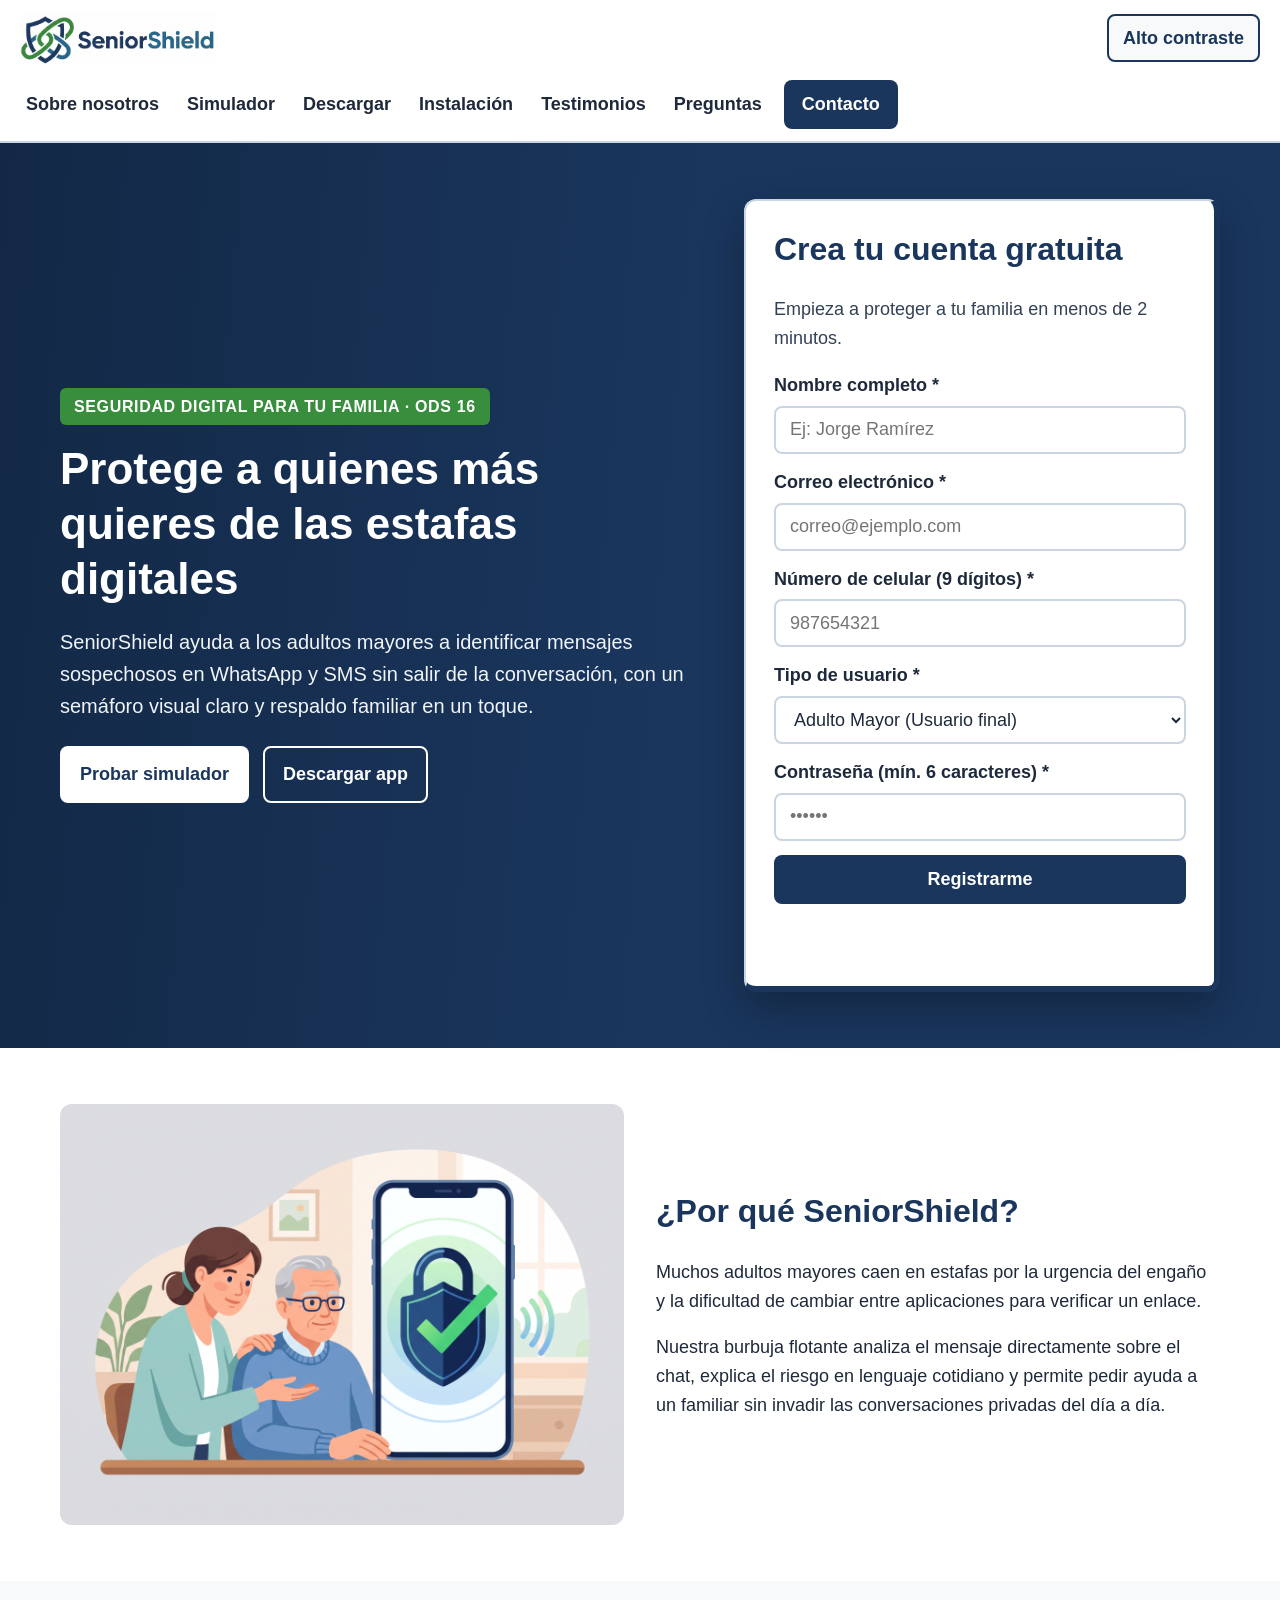
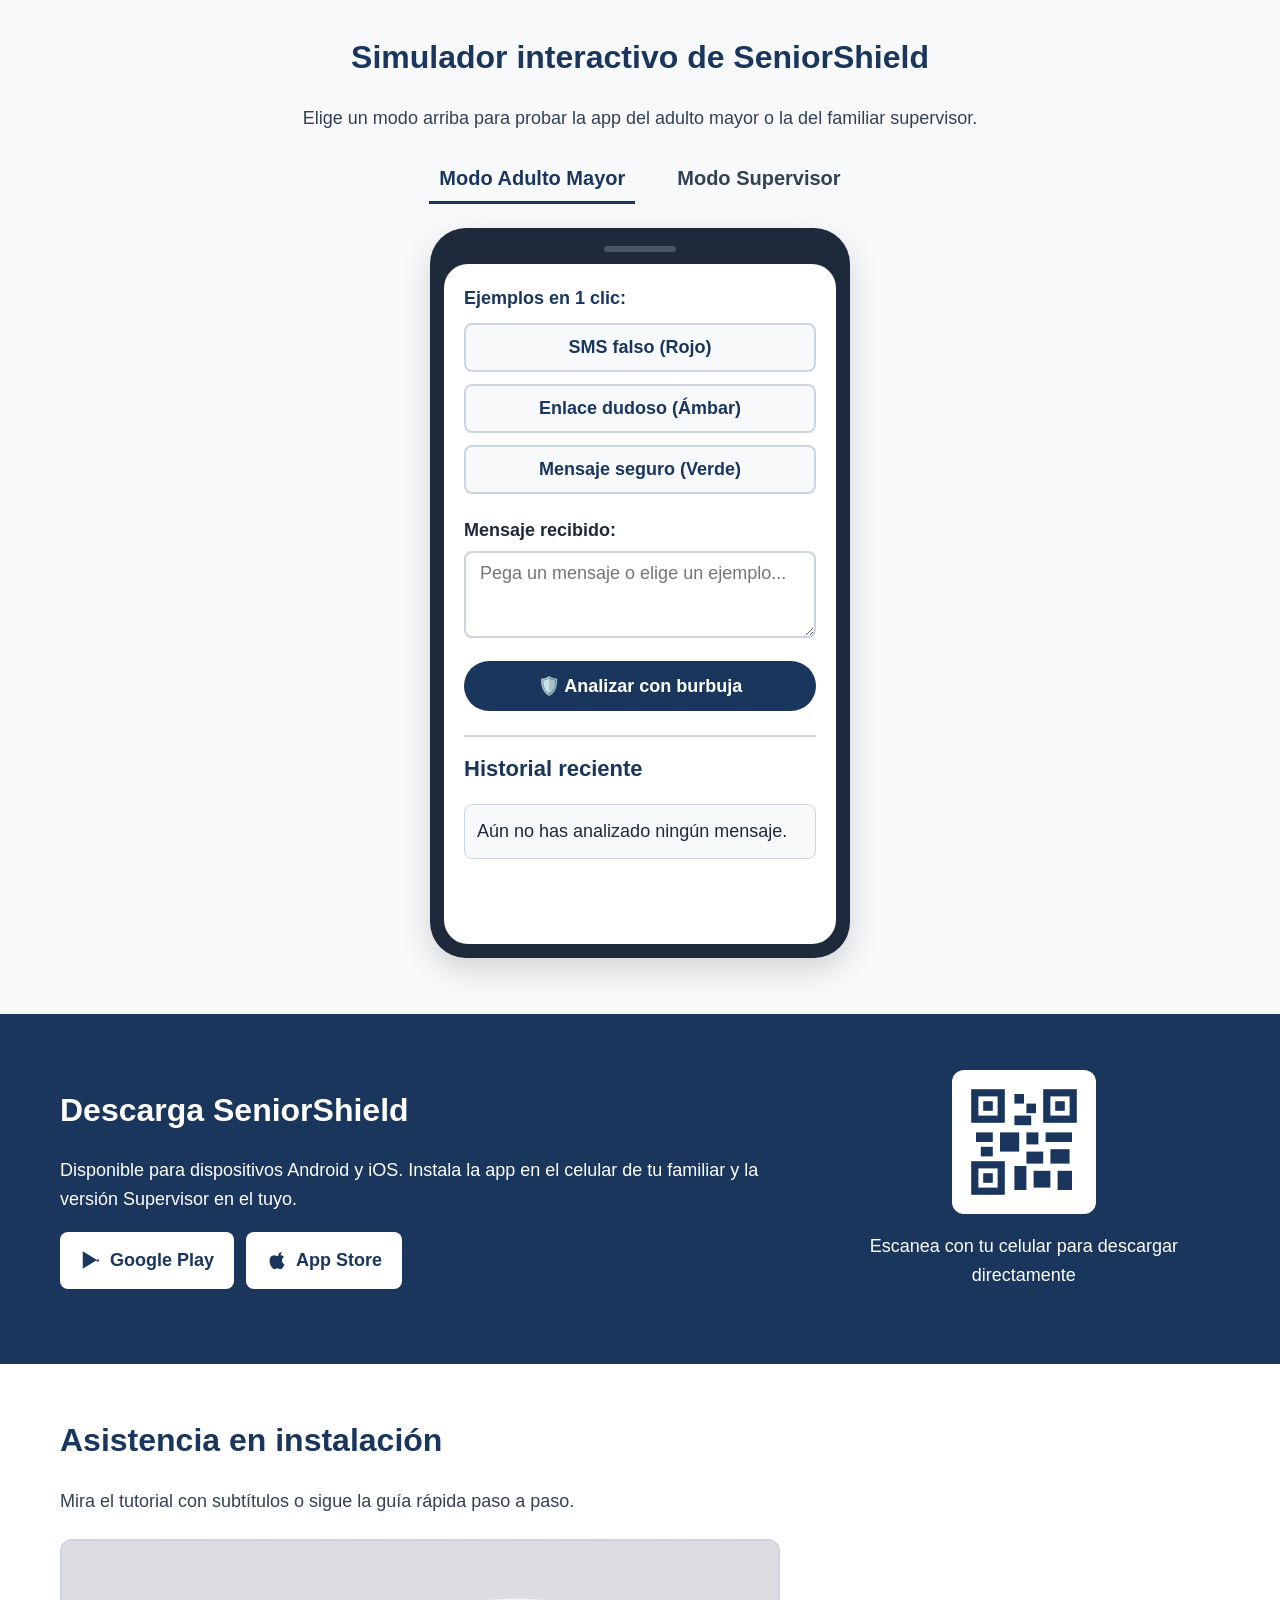
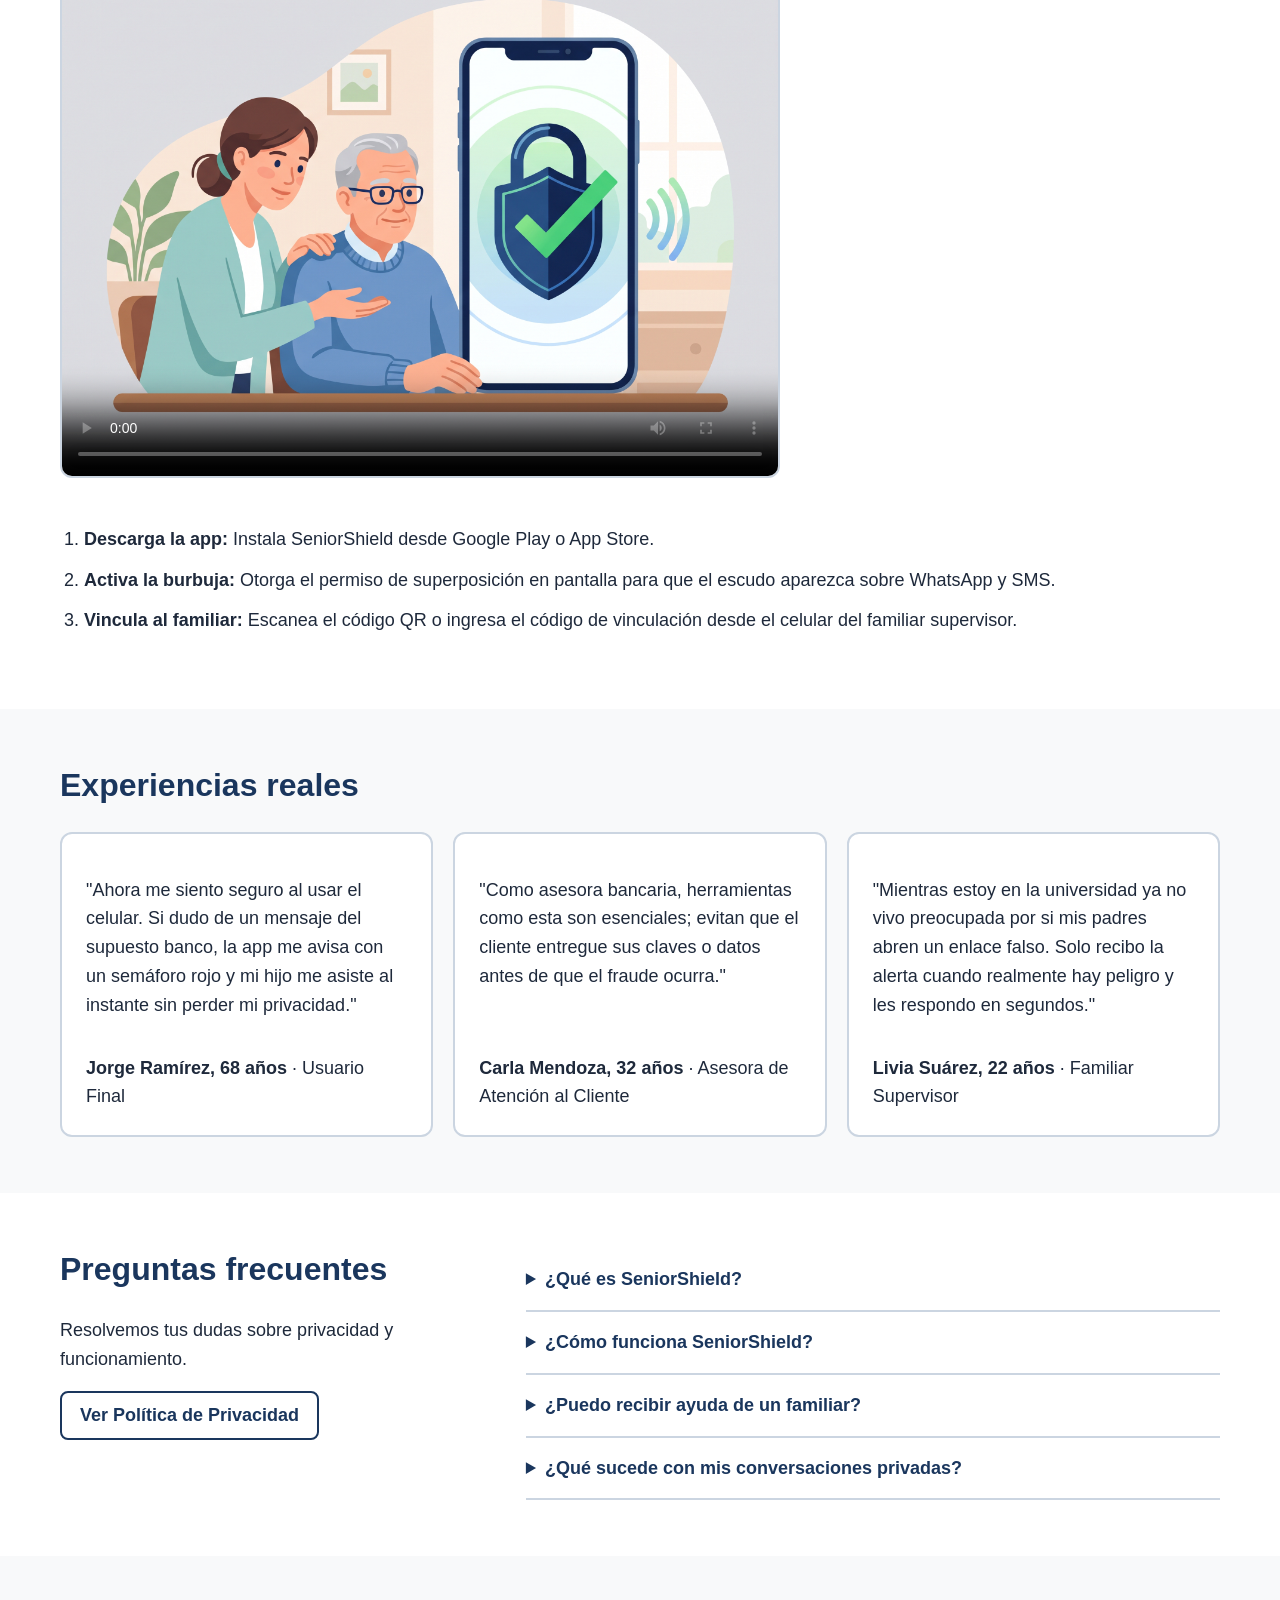
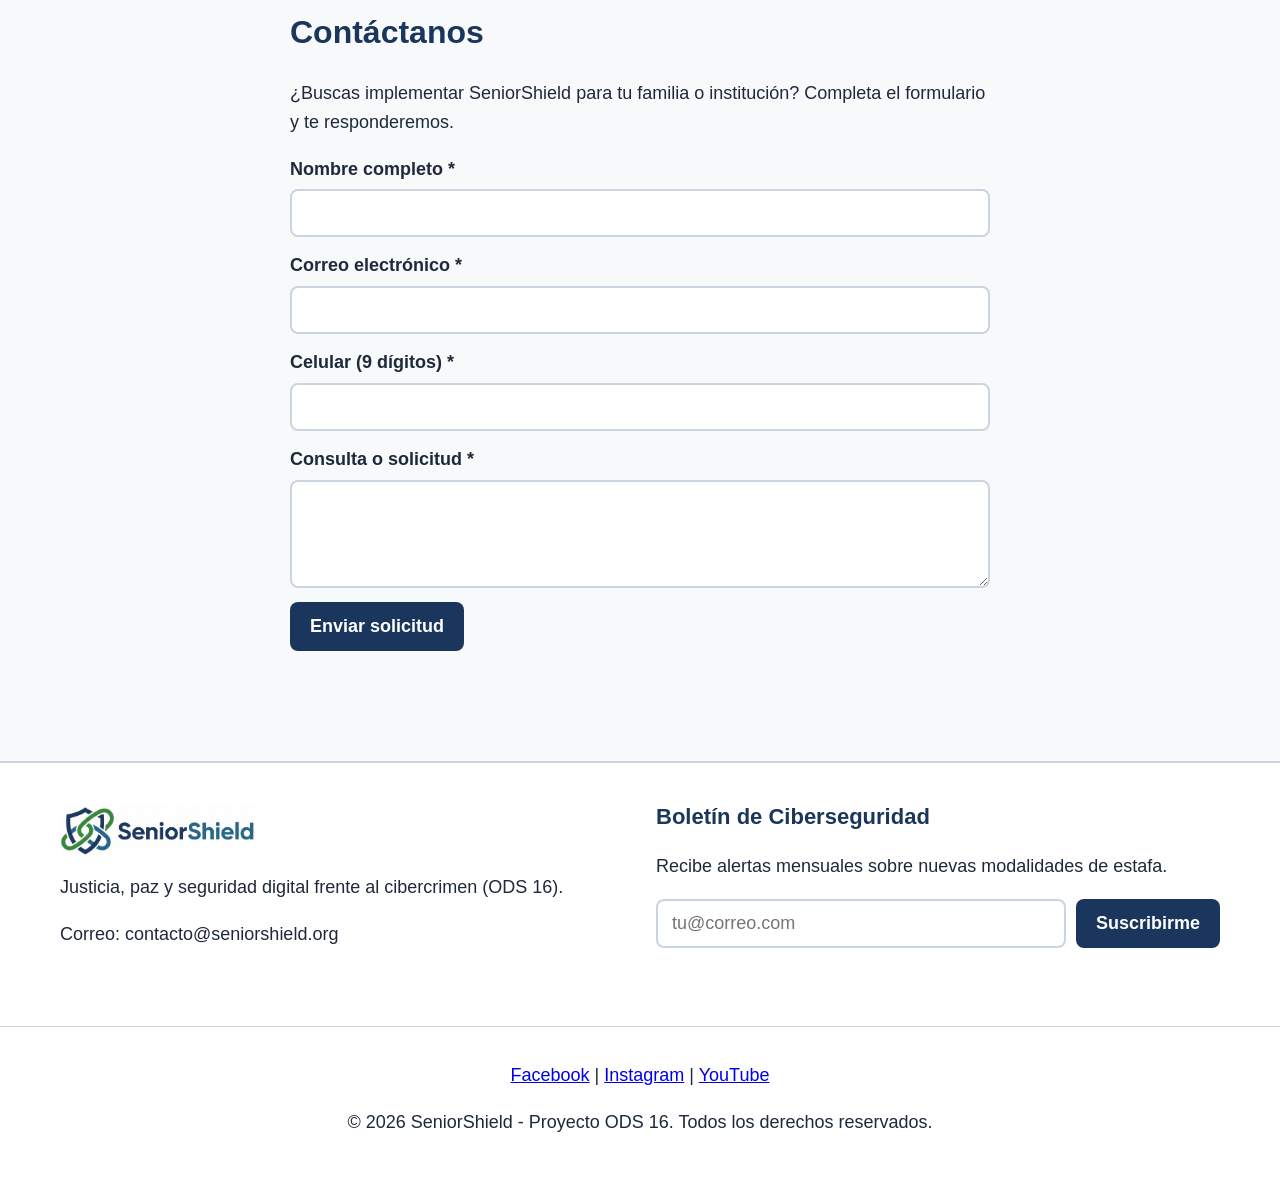
==== commit 46ef7531: "mejora2" ====
--- a/pages/index.html
+++ b/pages/index.html
@@ -11,7 +11,7 @@
   <!-- ENCABEZADO FIJO (HU-032, HU-039, HU-026) -->
   <header class="site-header" id="inicio">
     <a href="#inicio" class="brand">
-      <img src="images/logo.jpg" alt="Logotipo SeniorShield">
+      <img src="../pages/images/logo.jpg" alt="Logotipo SeniorShield">
     </a>
 
     <div class="header-actions">
@@ -36,58 +36,59 @@
 
   <main>
 
-    <!-- 1. HERO + REGISTRO INICIAL (HU-001, HU-003, HU-032) -->
-    <section class="hero" aria-labelledby="titulo-inicio">
-      <div class="hero-texto">
-        <span class="eyebrow">SEGURIDAD DIGITAL PARA TU FAMILIA · ODS 16</span>
-        <h1 id="titulo-inicio">Protege a quienes más quieres de las estafas digitales</h1>
-        <p>
-          SeniorShield ayuda a los adultos mayores a identificar mensajes sospechosos en WhatsApp y SMS sin salir de la conversación, con un semáforo visual claro y respaldo familiar en un toque.
-        </p>
-        <div class="hero-botones">
-          <a href="#simulador" class="btn btn-primario">Probar simulador</a>
-          <a href="#descarga" class="btn btn-secundario">Descargar app</a>
-        </div>
-        <img src="images/proyecto.jpg" alt="Ilustración de SeniorShield conectando a adultos mayores, familias y entidades seguras" class="hero-img">
-      </div>
-
-      <!-- Formulario obligatorio de registro de usuarios al inicio -->
-      <div class="registro-card" aria-labelledby="titulo-registro">
-        <h2 id="titulo-registro">Crea tu cuenta gratuita</h2>
-        <p class="registro-sub">Empieza a proteger a tu familia en menos de 2 minutos.</p>
-
-        <form id="registroForm" novalidate>
-          <div class="campo">
-            <label for="regNombre">Nombre completo *</label>
-            <input type="text" id="regNombre" name="regNombre" placeholder="Ej: Jorge Ramírez" required>
-          </div>
-
-          <div class="campo">
-            <label for="regCorreo">Correo electrónico *</label>
-            <input type="email" id="regCorreo" name="regCorreo" placeholder="correo@ejemplo.com" required>
-          </div>
-
-          <div class="campo">
-            <label for="regCelular">Número de celular (9 dígitos) *</label>
-            <input type="tel" id="regCelular" name="regCelular" placeholder="987654321" maxlength="9" required>
-          </div>
-
-          <div class="campo">
-            <label for="regRol">Tipo de usuario *</label>
-            <select id="regRol" name="regRol" required>
-              <option value="adulto">Adulto Mayor (Usuario final)</option>
-              <option value="familiar">Familiar Directo (Supervisor)</option>
-            </select>
-          </div>
-
-          <div class="campo">
-            <label for="regPassword">Contraseña (mín. 6 caracteres) *</label>
-            <input type="password" id="regPassword" name="regPassword" placeholder="••••••" required>
-          </div>
-
-          <button type="submit" class="btn btn-primario btn-full">Registrarme</button>
-          <p id="registroMensaje" class="mensaje-estado" role="status" aria-live="polite"></p>
-        </form>
+    <!-- 1. HERO FULL-WIDTH CON IMAGEN DE FONDO + FORMULARIO SUPERPUESTO (HU-001, HU-003, HU-032) -->
+    <section class="hero-banner" aria-labelledby="titulo-inicio">
+      <div class="contenedor hero-grid">
+        <div class="hero-texto">
+          <span class="eyebrow">SEGURIDAD DIGITAL PARA TU FAMILIA · ODS 16</span>
+          <h1 id="titulo-inicio">Protege a quienes más quieres de las estafas digitales</h1>
+          <p class="hero-descripcion">
+            SeniorShield ayuda a los adultos mayores a identificar mensajes sospechosos en WhatsApp y SMS sin salir de la conversación, con un semáforo visual claro y respaldo familiar en un toque.
+          </p>
+          <div class="hero-botones">
+            <a href="#simulador" class="btn btn-hero-primario">Probar simulador</a>
+            <a href="#descarga" class="btn btn-hero-secundario">Descargar app</a>
+          </div>
+        </div>
+
+        <!-- Formulario superpuesto a la derecha -->
+        <div class="registro-card" aria-labelledby="titulo-registro">
+          <h2 id="titulo-registro">Crea tu cuenta gratuita</h2>
+          <p class="registro-sub">Empieza a proteger a tu familia en menos de 2 minutos.</p>
+
+          <form id="registroForm" novalidate>
+            <div class="campo">
+              <label for="regNombre">Nombre completo *</label>
+              <input type="text" id="regNombre" name="regNombre" placeholder="Ej: Jorge Ramírez" required>
+            </div>
+
+            <div class="campo">
+              <label for="regCorreo">Correo electrónico *</label>
+              <input type="email" id="regCorreo" name="regCorreo" placeholder="correo@ejemplo.com" required>
+            </div>
+
+            <div class="campo">
+              <label for="regCelular">Número de celular (9 dígitos) *</label>
+              <input type="tel" id="regCelular" name="regCelular" placeholder="987654321" maxlength="9" required>
+            </div>
+
+            <div class="campo">
+              <label for="regRol">Tipo de usuario *</label>
+              <select id="regRol" name="regRol" required>
+                <option value="adulto">Adulto Mayor (Usuario final)</option>
+                <option value="familiar">Familiar Directo (Supervisor)</option>
+              </select>
+            </div>
+
+            <div class="campo">
+              <label for="regPassword">Contraseña (mín. 6 caracteres) *</label>
+              <input type="password" id="regPassword" name="regPassword" placeholder="••••••" required>
+            </div>
+
+            <button type="submit" class="btn btn-primario btn-full">Registrarme</button>
+            <p id="registroMensaje" class="mensaje-estado" role="status" aria-live="polite"></p>
+          </form>
+        </div>
       </div>
     </section>
 
@@ -95,7 +96,7 @@
     <section id="nosotros" class="seccion seccion-clara">
       <div class="contenedor grid-2">
         <div class="nosotros-img">
-          <img src="images/servicios.jpg" alt="Familiar acompañando a un adulto mayor usando SeniorShield en su celular">
+          <img src="../pages/images/servicios.jpg" alt="Familiar acompañando a un adulto mayor usando SeniorShield en su celular">
         </div>
         <div>
           <h2>¿Por qué SeniorShield?</h2>
@@ -109,23 +110,21 @@
       </div>
     </section>
 
-    <!-- 3. SIMULADOR INTERACTIVO CON MARCO DE CELULAR -->
+    <!-- 3. SIMULADOR INTERACTIVO CON MARCO DE CELULAR (HU-009 a HU-024, HU-031, HU-033) -->
     <section id="simulador" class="seccion">
       <div class="contenedor">
         <h2 class="texto-centro">Simulador interactivo de SeniorShield</h2>
         <p class="subtitulo texto-centro">Elige un modo arriba para probar la app del adulto mayor o la del familiar supervisor.</p>
 
-        <!-- Selector afuera del celular -->
-        <div class="tabs-externas" role="tablist">
-          <button type="button" class="tab-btn activo" data-tab="panel-adulto" role="tab" aria-selected="true">
+        <div class="tabs-externas" role="tablist" aria-label="Modos del simulador">
+          <button type="button" id="tab-adulto" class="tab-btn activo" data-tab="panel-adulto" role="tab" aria-selected="true" aria-controls="panel-adulto">
             Modo Adulto Mayor
           </button>
-          <button type="button" class="tab-btn" data-tab="panel-supervisor" role="tab" aria-selected="false">
+          <button type="button" id="tab-supervisor" class="tab-btn" data-tab="panel-supervisor" role="tab" aria-selected="false" aria-controls="panel-supervisor">
             Modo Supervisor <span id="badgeAlertas" class="badge oculto">0</span>
           </button>
         </div>
 
-        <!-- Marco del celular -->
         <div class="celular-mockup">
           <div class="celular-barra" aria-hidden="true">
             <span class="celular-parlante"></span>
@@ -133,7 +132,7 @@
 
           <div class="celular-pantalla" id="celularPantalla">
             <!-- PANEL A: ADULTO MAYOR -->
-            <div id="panel-adulto" class="tab-panel activo">
+            <div id="panel-adulto" class="tab-panel activo" role="tabpanel" aria-labelledby="tab-adulto">
               <div class="ejemplos-rapidos">
                 <span class="ejemplos-titulo">Ejemplos en 1 clic:</span>
                 <div class="ejemplos-lista">
@@ -164,7 +163,7 @@
                   </div>
                 </form>
 
-                <p id="estadoCarga" class="estado-carga oculto">⏳ Analizando mensaje...</p>
+                <p id="estadoCarga" class="estado-carga oculto" role="status" aria-live="polite">⏳ Analizando mensaje...</p>
 
                 <div id="tarjetaDiagnostico" class="tarjeta-diagnostico oculto" aria-live="polite">
                   <div class="diag-header">
@@ -184,10 +183,10 @@
                       ¿Nos equivocamos? Reportar
                     </button>
                   </div>
-                  <p id="diagFeedback" class="mensaje-estado"></p>
+                  <p id="diagFeedback" class="mensaje-estado" role="status" aria-live="polite"></p>
                 </div>
 
-                <div id="respuestaFamiliarBox" class="respuesta-familiar oculto"></div>
+                <div id="respuestaFamiliarBox" class="respuesta-familiar oculto" role="status" aria-live="polite"></div>
               </div>
 
               <div class="bloque-extra">
@@ -199,12 +198,13 @@
             </div>
 
             <!-- PANEL B: FAMILIAR SUPERVISOR -->
-            <div id="panel-supervisor" class="tab-panel">
+            <div id="panel-supervisor" class="tab-panel" role="tabpanel" aria-labelledby="tab-supervisor">
               <div class="supervisor-controles">
                 <label class="checkbox-label">
                   <input type="checkbox" id="filtroSoloRojo">
                   Solo Riesgo Alto
                 </label>
+                <label for="buscadorIncidentes" class="sr-only">Buscar incidentes por palabra clave</label>
                 <input type="search" id="buscadorIncidentes" placeholder="Buscar (ej: banco, paquete)...">
               </div>
 
@@ -224,12 +224,50 @@
           <h2>Descarga SeniorShield</h2>
           <p>Disponible para dispositivos Android y iOS. Instala la app en el celular de tu familiar y la versión Supervisor en el tuyo.</p>
           <div class="botones-tiendas">
-            <a href="#registroForm" class="btn btn-tienda">▶ Google Play</a>
-            <a href="#registroForm" class="btn btn-tienda"> App Store</a>
+            <a href="#registroForm" class="btn btn-tienda" aria-label="Descargar en Google Play">
+              <svg width="22" height="22" viewBox="0 0 24 24" fill="currentColor" aria-hidden="true">
+                <path d="M3 2.5v19l15.5-9.5L3 2.5zm17.1 8.5l-2.6 1.6 2.6 1.6c.7-.4.7-2.8 0-3.2z"/>
+              </svg>
+              Google Play
+            </a>
+            <a href="#registroForm" class="btn btn-tienda" aria-label="Descargar en App Store">
+              <svg width="22" height="22" viewBox="0 0 24 24" fill="currentColor" aria-hidden="true">
+                <path d="M18.71 19.5c-.83 1.24-1.71 2.45-3.05 2.47-1.34.03-1.77-.79-3.29-.79-1.53 0-2 .77-3.27.82-1.31.05-2.3-1.32-3.14-2.53C4.25 17 2.94 12.45 4.7 9.39c.87-1.52 2.43-2.48 4.12-2.51 1.28-.02 2.5.87 3.29.87.78 0 2.26-1.07 3.81-.91.65.03 2.47.26 3.64 1.98-.09.06-2.17 1.28-2.15 3.81.03 3.02 2.65 4.03 2.68 4.04-.03.07-.42 1.44-1.38 2.83zM15.97 6.33c.64-.78 1.08-1.86.96-2.94-.93.04-2.06.62-2.72 1.4-.58.68-1.1 1.78-.96 2.84 1.04.08 2.09-.52 2.72-1.3z"/>
+              </svg>
+              App Store
+            </a>
           </div>
         </div>
         <div class="qr-desktop" aria-label="Código QR de descarga para escritorio">
-          <div class="qr-box">QR</div>
+          <div class="qr-box">
+            <svg viewBox="0 0 100 100" width="120" height="120" role="img" aria-label="Código QR para descargar SeniorShield">
+              <rect width="100" height="100" fill="#FFFFFF"/>
+              <g fill="#1A365D">
+                <rect x="6" y="6" width="28" height="28"/>
+                <rect x="12" y="12" width="16" height="16" fill="#FFFFFF"/>
+                <rect x="16" y="16" width="8" height="8"/>
+                <rect x="66" y="6" width="28" height="28"/>
+                <rect x="72" y="12" width="16" height="16" fill="#FFFFFF"/>
+                <rect x="76" y="16" width="8" height="8"/>
+                <rect x="6" y="66" width="28" height="28"/>
+                <rect x="12" y="72" width="16" height="16" fill="#FFFFFF"/>
+                <rect x="16" y="76" width="8" height="8"/>
+                <rect x="42" y="10" width="8" height="8"/>
+                <rect x="52" y="18" width="8" height="8"/>
+                <rect x="42" y="28" width="14" height="8"/>
+                <rect x="10" y="42" width="14" height="8"/>
+                <rect x="30" y="42" width="16" height="16"/>
+                <rect x="52" y="42" width="10" height="10"/>
+                <rect x="68" y="42" width="22" height="8"/>
+                <rect x="14" y="54" width="10" height="8"/>
+                <rect x="52" y="58" width="14" height="10"/>
+                <rect x="72" y="56" width="16" height="12"/>
+                <rect x="42" y="70" width="10" height="20"/>
+                <rect x="58" y="74" width="14" height="14"/>
+                <rect x="78" y="74" width="12" height="16"/>
+              </g>
+            </svg>
+          </div>
           <p>Escanea con tu celular para descargar directamente</p>
         </div>
       </div>
@@ -239,11 +277,12 @@
     <section id="instalacion" class="seccion seccion-clara">
       <div class="contenedor">
         <h2>Asistencia en instalación</h2>
-        <p class="subtitulo">Mira el tutorial o sigue la guía rápida paso a paso.</p>
+        <p class="subtitulo">Mira el tutorial con subtítulos o sigue la guía rápida paso a paso.</p>
 
         <div class="video-contenedor">
           <video controls preload="metadata" poster="images/servicios.jpg">
-            <source src="video/tutorial.mp4" type="video/mp4">
+            <source src="../pages/images/video" type="video/mp4">
+            <track kind="subtitles" srclang="es" label="Español" src="../pages/images/subtitulos.vtt" default>
             Tu navegador no soporta la reproducción de video. Revisa la guía paso a paso debajo.
           </video>
         </div>
@@ -346,7 +385,7 @@
   <footer class="site-footer">
     <div class="contenedor footer-grid">
       <div>
-        <img src="images/logo.jpg" alt="Logotipo SeniorShield" class="footer-logo">
+        <img src="../pages/images/logo.jpg" alt="Logotipo SeniorShield" class="footer-logo">
         <p>Justicia, paz y seguridad digital frente al cibercrimen (ODS 16).</p>
         <p>Correo: contacto@seniorshield.org</p>
       </div>
@@ -373,7 +412,7 @@
     </div>
   </footer>
 
-  <!-- MODAL BARRERA CONTRA ENLACES PELIGROSOS (HU-013) -->
+  <!-- MODAL BARRERA CONTRA ENLACES PELIGROSOS (HU-013: no cierra haciendo clic fuera) -->
   <div id="modalEnlace" class="modal oculto" role="dialog" aria-modal="true" aria-labelledby="modalEnlaceTitulo">
     <div class="modal-contenido">
       <h3 id="modalEnlaceTitulo">¡Alto! Enlace potencialmente peligroso</h3>
@@ -385,6 +424,18 @@
     </div>
   </div>
 
+  <!-- MODAL CONFIRMACIÓN DE ELIMINACIÓN SEGURA (HU-014) -->
+  <div id="modalEliminar" class="modal oculto" role="dialog" aria-modal="true" aria-labelledby="modalEliminarTitulo">
+    <div class="modal-contenido">
+      <h3 id="modalEliminarTitulo">¿Está seguro de borrar este mensaje?</h3>
+      <p>El mensaje sospechoso será eliminado de la pantalla de forma segura.</p>
+      <div class="modal-acciones">
+        <button type="button" id="btnCancelarEliminar" class="btn btn-secundario">Cancelar</button>
+        <button type="button" id="btnConfirmarEliminar" class="btn btn-peligro">Sí, borrar mensaje</button>
+      </div>
+    </div>
+  </div>
+
   <!-- MODAL POLÍTICA DE PRIVACIDAD (HU-037) -->
   <div id="modalPolitica" class="modal oculto" role="dialog" aria-modal="true" aria-labelledby="modalPoliticaTitulo">
     <div class="modal-contenido">
--- a/css/styles.css
+++ b/css/styles.css
@@ -9,12 +9,837 @@
 
   --blanco: #FFFFFF;
   --texto: #1E293B;
-  --texto-suave: #475569;
+  --texto-suave: #334155;
   --borde: #CBD5E1;
-  --ancho-max: 1120px;
-}
-
-/* Modo alto contraste (HU-026) */
+  --ancho-max: 1160px;
+}
+
+*, *::before, *::after {
+  box-sizing: border-box;
+}
+
+body {
+  margin: 0;
+  font-family: Arial, Helvetica, sans-serif;
+  font-size: 18px;
+  line-height: 1.6;
+  color: var(--texto);
+  background: var(--fondo);
+}
+
+img {
+  max-width: 100%;
+  height: auto;
+  display: block;
+}
+
+h1, h2, h3 {
+  margin-top: 0;
+  color: var(--primario);
+  line-height: 1.25;
+  font-weight: 700;
+}
+
+h1 { font-size: clamp(30px, 4vw, 44px); }
+h2 { font-size: clamp(24px, 3vw, 32px); }
+h3 { font-size: 22px; }
+
+.contenedor {
+  width: min(100% - 32px, var(--ancho-max));
+  margin: 0 auto;
+}
+
+.seccion {
+  padding: 56px 0;
+}
+
+.seccion-clara {
+  background: var(--blanco);
+}
+
+.seccion-oscura {
+  background: var(--primario);
+  color: var(--blanco);
+}
+
+.seccion-oscura h2 {
+  color: var(--blanco);
+}
+
+.subtitulo {
+  color: var(--texto-suave);
+  margin-bottom: 24px;
+}
+
+.texto-centro {
+  text-align: center;
+}
+
+.oculto {
+  display: none !important;
+}
+
+.sr-only {
+  position: absolute;
+  width: 1px;
+  height: 1px;
+  overflow: hidden;
+  clip: rect(0 0 0 0);
+  white-space: nowrap;
+}
+
+/* Estados semánticos para JS */
+.estado-error { color: var(--rojo); }
+.estado-ok { color: var(--verde); }
+.estado-aviso { color: #B45309; }
+.estado-info { color: var(--primario); }
+
+/* ---------- Botones accesibles (HU-027: mín 48x48px, gap >= 8px) ---------- */
+.btn, button {
+  min-height: 48px;
+  min-width: 48px;
+  padding: 12px 18px;
+  border-radius: 8px;
+  font-size: 18px;
+  font-weight: 700;
+  font-family: inherit;
+  cursor: pointer;
+  border: 2px solid transparent;
+  text-decoration: none;
+  display: inline-flex;
+  align-items: center;
+  justify-content: center;
+  gap: 8px;
+}
+
+.btn-primario {
+  background: var(--primario);
+  color: var(--blanco);
+}
+
+.btn-primario:hover {
+  background: var(--primario-hover);
+}
+
+.btn-secundario {
+  background: var(--blanco);
+  color: var(--primario);
+  border-color: var(--primario);
+}
+
+.btn-peligro {
+  background: var(--rojo);
+  color: var(--blanco);
+}
+
+.btn-peligro-suave {
+  background: #FEE2E2;
+  color: var(--rojo);
+  border-color: var(--rojo);
+}
+
+.btn-full {
+  width: 100%;
+}
+
+a:focus-visible, button:focus-visible, input:focus-visible, textarea:focus-visible, select:focus-visible, summary:focus-visible {
+  outline: 3px solid var(--ambar);
+  outline-offset: 2px;
+}
+
+/* ---------- Header fijo (HU-032, HU-039) ---------- */
+.site-header {
+  position: sticky;
+  top: 0;
+  z-index: 100;
+  background: var(--blanco);
+  border-bottom: 2px solid var(--borde);
+  padding: 12px 20px;
+  display: flex;
+  align-items: center;
+  justify-content: space-between;
+  gap: 16px;
+  flex-wrap: wrap;
+}
+
+.brand img {
+  height: 52px;
+  width: auto;
+}
+
+.header-actions {
+  display: flex;
+  align-items: center;
+  gap: 10px;
+}
+
+.btn-accesibilidad {
+  background: var(--fondo);
+  color: var(--primario);
+  border: 2px solid var(--primario);
+  font-size: 18px;
+  padding: 8px 14px;
+}
+
+.btn-hamburguesa {
+  display: none;
+  background: var(--primario);
+  color: var(--blanco);
+  font-size: 24px;
+  padding: 8px 14px;
+}
+
+.nav-principal {
+  display: flex;
+  align-items: center;
+  gap: 16px;
+  flex-wrap: wrap;
+}
+
+.nav-principal a {
+  color: var(--texto);
+  text-decoration: none;
+  font-size: 18px;
+  font-weight: 700;
+  padding: 8px 6px;
+}
+
+.nav-principal a:hover {
+  color: var(--primario);
+  text-decoration: underline;
+}
+
+.nav-principal .nav-cta {
+  background: var(--primario);
+  color: var(--blanco);
+  padding: 10px 18px;
+  border-radius: 8px;
+}
+
+/* ---------- Hero Full-Width con imagen de fondo y formulario superpuesto ---------- */
+.hero-banner {
+  width: 100%;
+  min-height: 620px;
+  padding: 56px 0;
+  display: flex;
+  align-items: center;
+  background-color: var(--primario);
+  background-image:
+    linear-gradient(95deg, rgba(18, 39, 68, 0.92) 0%, rgba(26, 54, 93, 0.78) 52%, rgba(26, 54, 93, 0.45) 100%),
+    url('../images/proyecto.jpg');
+  background-size: cover;
+  background-position: center;
+  background-repeat: no-repeat;
+}
+
+.hero-grid {
+  display: grid;
+  grid-template-columns: 1.15fr 0.85fr;
+  gap: 40px;
+  align-items: center;
+}
+
+.hero-texto {
+  color: var(--blanco);
+}
+
+.hero-texto h1 {
+  color: var(--blanco);
+  margin-bottom: 16px;
+}
+
+.hero-descripcion {
+  color: #F1F5F9;
+  font-size: 20px;
+  margin-bottom: 24px;
+  max-width: 58ch;
+}
+
+.eyebrow {
+  display: inline-block;
+  font-size: 16px;
+  font-weight: 700;
+  letter-spacing: 0.04em;
+  background: var(--verde);
+  color: var(--blanco);
+  padding: 6px 14px;
+  border-radius: 6px;
+  margin-bottom: 16px;
+}
+
+.hero-botones {
+  display: flex;
+  flex-wrap: wrap;
+  gap: 14px;
+}
+
+.btn-hero-primario {
+  background: var(--blanco);
+  color: var(--primario);
+}
+
+.btn-hero-primario:hover {
+  background: #E2E8F0;
+}
+
+.btn-hero-secundario {
+  background: transparent;
+  color: var(--blanco);
+  border-color: var(--blanco);
+}
+
+.btn-hero-secundario:hover {
+  background: rgba(255, 255, 255, 0.15);
+}
+
+.registro-card {
+  background: var(--blanco);
+  color: var(--texto);
+  padding: 28px;
+  border-radius: 12px;
+  border: 2px solid var(--borde);
+  border-right: 6px solid var(--primario);
+  border-bottom: 6px solid var(--primario);
+  box-shadow: 0 18px 40px rgba(0, 0, 0, 0.28);
+}
+
+.registro-sub {
+  margin-top: 0;
+  font-size: 18px;
+  color: var(--texto-suave);
+}
+
+.campo {
+  display: flex;
+  flex-direction: column;
+  gap: 6px;
+  margin-bottom: 14px;
+}
+
+.campo label {
+  font-weight: 700;
+  font-size: 18px;
+}
+
+input, textarea, select {
+  width: 100%;
+  min-height: 48px;
+  padding: 10px 14px;
+  font-size: 18px;
+  font-family: inherit;
+  border: 2px solid var(--borde);
+  border-radius: 8px;
+  background: var(--blanco);
+  color: var(--texto);
+}
+
+.mensaje-estado {
+  margin-top: 12px;
+  font-weight: 700;
+  min-height: 24px;
+  font-size: 18px;
+}
+
+/* ---------- Sobre Nosotros ---------- */
+.grid-2 {
+  display: grid;
+  grid-template-columns: 1fr 1fr;
+  gap: 32px;
+  align-items: center;
+}
+
+.nosotros-img img {
+  border-radius: 12px;
+}
+
+/* ---------- Simulador con forma de celular ---------- */
+.tabs-externas {
+  display: flex;
+  justify-content: center;
+  gap: 32px;
+  margin-bottom: 24px;
+  flex-wrap: wrap;
+}
+
+.tab-btn {
+  background: transparent;
+  color: var(--texto-suave);
+  border: none;
+  border-bottom: 3px solid transparent;
+  border-radius: 0;
+  padding: 10px;
+  font-size: 20px;
+}
+
+.tab-btn.activo {
+  background: transparent;
+  color: var(--primario);
+  border-bottom-color: var(--primario);
+}
+
+.badge {
+  background: var(--rojo);
+  color: var(--blanco);
+  padding: 2px 10px;
+  border-radius: 999px;
+  font-size: 16px;
+}
+
+.celular-mockup {
+  width: 100%;
+  max-width: 420px;
+  margin: 0 auto;
+  background: #1E293B;
+  border-radius: 36px;
+  padding: 14px;
+  box-shadow: 0 12px 30px rgba(0, 0, 0, 0.15);
+}
+
+.celular-barra {
+  display: flex;
+  justify-content: center;
+  padding: 4px 0 12px;
+}
+
+.celular-parlante {
+  width: 72px;
+  height: 6px;
+  background: #475569;
+  border-radius: 999px;
+}
+
+.celular-pantalla {
+  background: var(--blanco);
+  border-radius: 24px;
+  height: 680px;
+  overflow-y: auto;
+  padding: 20px;
+}
+
+.tab-panel {
+  display: none;
+}
+
+.tab-panel.activo {
+  display: block;
+}
+
+.ejemplos-rapidos {
+  display: flex;
+  flex-direction: column;
+  gap: 10px;
+  margin-bottom: 22px;
+}
+
+.ejemplos-titulo {
+  font-weight: 700;
+  font-size: 18px;
+  color: var(--primario);
+}
+
+.ejemplos-lista {
+  display: flex;
+  flex-direction: column;
+  gap: 12px;
+}
+
+.btn-chip {
+  width: 100%;
+  background: var(--fondo);
+  color: var(--primario);
+  border: 2px solid var(--borde);
+  font-size: 18px;
+  padding: 12px 14px;
+}
+
+.btn-chip:hover {
+  border-color: var(--primario);
+}
+
+.chat-simulado label {
+  display: block;
+  font-weight: 700;
+  font-size: 18px;
+  margin-bottom: 6px;
+}
+
+.chat-controles {
+  display: flex;
+  flex-direction: column;
+  gap: 12px;
+  margin-top: 14px;
+}
+
+.btn-burbuja {
+  background: var(--primario);
+  color: var(--blanco);
+  border-radius: 999px;
+}
+
+.btn-burbuja:hover {
+  background: var(--primario-hover);
+}
+
+.estado-carga {
+  font-weight: 700;
+  color: var(--primario);
+  margin: 14px 0;
+}
+
+/* Tarjeta de diagnóstico (HU-011: mín 18px) */
+.tarjeta-diagnostico {
+  margin-top: 18px;
+  padding: 18px;
+  border-radius: 12px;
+  border: 3px solid var(--borde);
+}
+
+.tarjeta-diagnostico.riesgo-rojo {
+  border-color: var(--rojo);
+  background: #FEF2F2;
+}
+
+.tarjeta-diagnostico.riesgo-ambar {
+  border-color: var(--ambar);
+  background: #FFF7ED;
+}
+
+.tarjeta-diagnostico.riesgo-verde {
+  border-color: var(--verde);
+  background: #F0FDF4;
+}
+
+.diag-header {
+  display: flex;
+  align-items: center;
+  gap: 8px;
+  margin-bottom: 6px;
+}
+
+.diag-header h3 {
+  margin: 0;
+  font-size: 22px;
+}
+
+.diag-icono {
+  font-size: 24px;
+  line-height: 1;
+}
+
+#diagExplicacion {
+  margin: 0 0 14px 0;
+  line-height: 1.5;
+  font-size: 18px;
+}
+
+.diag-acciones {
+  display: flex;
+  flex-direction: column;
+  gap: 10px;
+}
+
+.respuesta-familiar {
+  margin-top: 16px;
+  padding: 14px;
+  border-radius: 8px;
+  background: #EFF6FF;
+  border-left: 6px solid var(--primario);
+  font-weight: 700;
+  font-size: 18px;
+}
+
+.bloque-extra {
+  margin-top: 24px;
+  padding-top: 18px;
+  border-top: 2px solid var(--borde);
+}
+
+.lista-historial {
+  list-style: none;
+  padding: 0;
+  margin: 0;
+  display: flex;
+  flex-direction: column;
+  gap: 10px;
+}
+
+.lista-historial li {
+  padding: 12px;
+  border: 1px solid var(--borde);
+  border-radius: 8px;
+  background: var(--fondo);
+  font-size: 18px;
+}
+
+/* Supervisor */
+.supervisor-controles {
+  display: flex;
+  flex-direction: column;
+  gap: 12px;
+  margin-bottom: 18px;
+}
+
+.checkbox-label {
+  display: flex;
+  align-items: center;
+  gap: 10px;
+  font-weight: 700;
+  font-size: 18px;
+}
+
+.checkbox-label input {
+  width: 24px;
+  min-height: 24px;
+}
+
+.alerta-item {
+  border: 2px solid var(--borde);
+  border-radius: 10px;
+  padding: 14px;
+  margin-bottom: 14px;
+  background: var(--fondo);
+  font-size: 18px;
+}
+
+.alerta-item p {
+  margin: 0 0 8px 0;
+}
+
+.alerta-item.critica {
+  border-color: var(--rojo);
+}
+
+.alerta-privacidad {
+  font-weight: 700;
+  color: var(--texto-suave);
+}
+
+.alerta-acciones {
+  display: flex;
+  flex-direction: column;
+  gap: 10px;
+  margin-top: 12px;
+}
+
+/* ---------- Descarga + QR ---------- */
+.descarga-grid {
+  display: grid;
+  grid-template-columns: 1.5fr 0.8fr;
+  gap: 32px;
+  align-items: center;
+}
+
+.botones-tiendas {
+  display: flex;
+  flex-wrap: wrap;
+  gap: 12px;
+  margin-top: 16px;
+}
+
+.btn-tienda {
+  background: var(--blanco);
+  color: var(--primario);
+}
+
+.qr-desktop {
+  text-align: center;
+}
+
+.qr-box {
+  width: 144px;
+  height: 144px;
+  margin: 0 auto 10px;
+  background: var(--blanco);
+  border-radius: 12px;
+  display: flex;
+  align-items: center;
+  justify-content: center;
+  padding: 10px;
+}
+
+/* ---------- Instalación ---------- */
+.video-contenedor video {
+  width: 100%;
+  max-width: 720px;
+  border-radius: 12px;
+  border: 2px solid var(--borde);
+  margin-bottom: 20px;
+}
+
+.pasos-instalacion {
+  padding-left: 24px;
+  display: flex;
+  flex-direction: column;
+  gap: 12px;
+}
+
+/* ---------- Testimonios ---------- */
+.testimonios-grid {
+  display: grid;
+  grid-template-columns: repeat(3, 1fr);
+  gap: 20px;
+}
+
+.testimonio-card {
+  margin: 0;
+  padding: 24px;
+  background: var(--blanco);
+  border: 2px solid var(--borde);
+  border-radius: 12px;
+  display: flex;
+  flex-direction: column;
+  justify-content: space-between;
+  gap: 16px;
+}
+
+/* ---------- FAQ ---------- */
+.faq-grid {
+  display: grid;
+  grid-template-columns: 1fr 1.6fr;
+  gap: 32px;
+}
+
+.faq-lista details {
+  border-bottom: 2px solid var(--borde);
+  padding: 16px 0;
+}
+
+.faq-lista summary {
+  font-weight: 700;
+  cursor: pointer;
+  color: var(--primario);
+}
+
+/* ---------- Contacto y Footer ---------- */
+.contacto-box {
+  max-width: 700px;
+}
+
+.site-footer {
+  background: var(--blanco);
+  border-top: 2px solid var(--borde);
+  padding: 40px 0 24px;
+}
+
+.footer-grid {
+  display: grid;
+  grid-template-columns: 1fr 1fr;
+  gap: 32px;
+  margin-bottom: 24px;
+}
+
+.footer-logo {
+  height: 52px;
+  margin-bottom: 12px;
+}
+
+.newsletter-form {
+  display: flex;
+  gap: 10px;
+  flex-wrap: wrap;
+}
+
+.newsletter-form input {
+  flex: 1 1 220px;
+}
+
+.footer-bottom {
+  text-align: center;
+  border-top: 1px solid var(--borde);
+  padding-top: 16px;
+  font-size: 18px;
+}
+
+/* ---------- Modales ---------- */
+.modal {
+  position: fixed;
+  inset: 0;
+  background: rgba(0, 0, 0, 0.7);
+  display: flex;
+  align-items: center;
+  justify-content: center;
+  padding: 16px;
+  z-index: 200;
+}
+
+.modal-contenido {
+  background: var(--blanco);
+  color: var(--texto);
+  padding: 28px;
+  border-radius: 12px;
+  max-width: 520px;
+  width: 100%;
+  border: 2px solid var(--borde);
+}
+
+.modal-acciones {
+  display: flex;
+  flex-wrap: wrap;
+  gap: 12px;
+  margin-top: 20px;
+}
+
+/* ---------- Responsive: Tablet (<= 1024px) ---------- */
+@media (max-width: 1024px) {
+  .hero-grid, .grid-2, .faq-grid, .descarga-grid {
+    grid-template-columns: 1fr;
+  }
+
+  .hero-banner {
+    min-height: auto;
+    padding: 40px 0;
+    background-image:
+      linear-gradient(180deg, rgba(18, 39, 68, 0.90) 0%, rgba(26, 54, 93, 0.85) 100%),
+      url('../images/proyecto.jpg');
+  }
+
+  .testimonios-grid {
+    grid-template-columns: repeat(2, 1fr);
+  }
+}
+
+/* ---------- Responsive: Mobile (<= 768px) ---------- */
+@media (max-width: 768px) {
+  .btn-hamburguesa {
+    display: inline-flex;
+  }
+
+  .nav-principal {
+    display: none;
+    width: 100%;
+    flex-direction: column;
+    align-items: stretch;
+    padding-top: 12px;
+    border-top: 1px solid var(--borde);
+  }
+
+  .nav-principal.abierto {
+    display: flex;
+  }
+
+  .qr-desktop {
+    display: none;
+  }
+
+  .testimonios-grid {
+    display: flex;
+    overflow-x: auto;
+    scroll-snap-type: x mandatory;
+    gap: 16px;
+    padding-bottom: 12px;
+  }
+
+  .testimonio-card {
+    flex: 0 0 88%;
+    scroll-snap-align: start;
+  }
+
+  .footer-grid {
+    grid-template-columns: 1fr;
+  }
+}
+
+/* ---------- Modo Alto Contraste (HU-026) — Siempre al final para ganar por cascada ---------- */
 body.alto-contraste {
   --fondo: #000000;
   --blanco: #111111;
@@ -25,11 +850,31 @@
   --borde: #FFFFFF;
 }
 
+body.alto-contraste .hero-banner {
+  background: #000000;
+  border-bottom: 2px solid #FFFFFF;
+}
+
+body.alto-contraste .eyebrow {
+  background: #FFD600;
+  color: #000000;
+}
+
 body.alto-contraste .btn-primario,
 body.alto-contraste .btn-burbuja,
 body.alto-contraste .nav-principal .nav-cta,
-body.alto-contraste .btn-tienda {
+body.alto-contraste .btn-tienda,
+body.alto-contraste .btn-hero-primario {
+  background: #FFD600;
   color: #000000;
+  border-color: #FFD600;
+}
+
+body.alto-contraste .btn-secundario,
+body.alto-contraste .btn-hero-secundario {
+  background: #000000;
+  color: #FFD600;
+  border-color: #FFD600;
 }
 
 body.alto-contraste .seccion-oscura {
@@ -40,762 +885,19 @@
 }
 
 body.alto-contraste .tarjeta-diagnostico,
+body.alto-contraste .tarjeta-diagnostico.riesgo-rojo,
+body.alto-contraste .tarjeta-diagnostico.riesgo-ambar,
+body.alto-contraste .tarjeta-diagnostico.riesgo-verde,
 body.alto-contraste .respuesta-familiar {
   background: #1A1A1A;
   color: #FFFFFF;
 }
 
-*, *::before, *::after {
-  box-sizing: border-box;
-}
-
-body {
-  margin: 0;
-  font-family: Arial, Helvetica, sans-serif;
-  font-size: 18px;
-  line-height: 1.6;
-  color: var(--texto);
-  background: var(--fondo);
-}
-
-img {
-  max-width: 100%;
-  height: auto;
-  display: block;
-}
-
-h1, h2, h3 {
-  margin-top: 0;
-  color: var(--primario);
-  line-height: 1.25;
-  font-weight: 700;
-}
-
-h1 { font-size: clamp(28px, 4vw, 40px); }
-h2 { font-size: clamp(24px, 3vw, 32px); }
-h3 { font-size: 22px; }
-
-.contenedor {
-  width: min(100% - 32px, var(--ancho-max));
-  margin: 0 auto;
-}
-
-.seccion {
-  padding: 56px 0;
-}
-
-.seccion-clara {
-  background: var(--blanco);
-}
-
-.seccion-oscura {
-  background: var(--primario);
-  color: var(--blanco);
-}
-
-.seccion-oscura h2 {
-  color: var(--blanco);
-}
-
-.subtitulo {
-  color: var(--texto-suave);
-  margin-bottom: 24px;
-}
-
-.texto-centro {
-  text-align: center;
-}
-
-.oculto {
-  display: none !important;
-}
-
-.sr-only {
-  position: absolute;
-  width: 1px;
-  height: 1px;
-  overflow: hidden;
-  clip: rect(0 0 0 0);
-}
-
-/* ---------- Botones accesibles (HU-027: mín 48x48px, gap >= 8px) ---------- */
-.btn, button {
-  min-height: 48px;
-  min-width: 48px;
-  padding: 12px 18px;
-  border-radius: 8px;
-  font-size: 18px;
-  font-weight: 700;
-  font-family: inherit;
-  cursor: pointer;
-  border: 2px solid transparent;
-  text-decoration: none;
-  display: inline-flex;
-  align-items: center;
-  justify-content: center;
-  gap: 8px;
-}
-
-.btn-primario {
-  background: var(--primario);
-  color: var(--blanco);
-}
-
-.btn-primario:hover {
-  background: var(--primario-hover);
-}
-
-.btn-secundario {
-  background: var(--blanco);
-  color: var(--primario);
-  border-color: var(--primario);
-}
-
-.btn-peligro {
-  background: var(--rojo);
-  color: var(--blanco);
-}
-
-.btn-peligro-suave {
-  background: #FEE2E2;
-  color: var(--rojo);
-  border-color: var(--rojo);
-}
-
-.btn-full {
-  width: 100%;
-}
-
-a:focus-visible, button:focus-visible, input:focus-visible, textarea:focus-visible, select:focus-visible {
-  outline: 3px solid var(--ambar);
-  outline-offset: 2px;
-}
-
-/* ---------- Header fijo (HU-032, HU-039) ---------- */
-.site-header {
-  position: sticky;
-  top: 0;
-  z-index: 100;
-  background: var(--blanco);
-  border-bottom: 2px solid var(--borde);
-  padding: 12px 20px;
-  display: flex;
-  align-items: center;
-  justify-content: space-between;
-  gap: 16px;
-  flex-wrap: wrap;
-}
-
-.brand img {
-  height: 52px;
-  width: auto;
-}
-
-.header-actions {
-  display: flex;
-  align-items: center;
-  gap: 10px;
-}
-
-.btn-accesibilidad {
-  background: var(--fondo);
-  color: var(--primario);
-  border: 2px solid var(--primario);
-  font-size: 15px;
-  padding: 8px 14px;
-}
-
-.btn-hamburguesa {
-  display: none;
-  background: var(--primario);
-  color: var(--blanco);
-  font-size: 24px;
-  padding: 8px 14px;
-}
-
-.nav-principal {
-  display: flex;
-  align-items: center;
-  gap: 16px;
-  flex-wrap: wrap;
-}
-
-.nav-principal a {
-  color: var(--texto);
-  text-decoration: none;
-  font-size: 16px;
-  font-weight: 600;
-  padding: 8px 6px;
-}
-
-.nav-principal a:hover {
-  color: var(--primario);
-  text-decoration: underline;
-}
-
-.nav-principal .nav-cta {
-  background: var(--primario);
-  color: var(--blanco);
-  padding: 10px 16px;
-  border-radius: 8px;
-}
-
-/* ---------- Hero + Formulario de registro ---------- */
-.hero {
-  width: min(100% - 32px, var(--ancho-max));
-  margin: 0 auto;
-  padding: 40px 0 56px;
-  display: grid;
-  grid-template-columns: 1.2fr 0.9fr;
-  gap: 32px;
-  align-items: start;
-}
-
-.eyebrow {
-  display: inline-block;
-  font-size: 14px;
-  font-weight: 700;
-  color: var(--primario);
-  margin-bottom: 8px;
-}
-
-.hero-botones {
-  display: flex;
-  flex-wrap: wrap;
-  gap: 12px;
-  margin: 20px 0 24px;
-}
-
-.hero-img {
-  border-radius: 12px;
-  border: 1px solid var(--borde);
-}
-
-.registro-card {
-  background: var(--blanco);
-  padding: 28px;
-  border-radius: 12px;
-  border: 2px solid var(--borde);
-}
-
-.registro-sub {
-  margin-top: 0;
-  font-size: 16px;
-  color: var(--texto-suave);
-}
-
-.campo {
-  display: flex;
-  flex-direction: column;
-  gap: 6px;
-  margin-bottom: 14px;
-}
-
-.campo label {
-  font-weight: 700;
-  font-size: 16px;
-}
-
-input, textarea, select {
-  width: 100%;
-  min-height: 48px;
-  padding: 10px 14px;
-  font-size: 18px;
-  font-family: inherit;
-  border: 2px solid var(--borde);
-  border-radius: 8px;
-  background: var(--blanco);
-  color: var(--texto);
-}
-
-.mensaje-estado {
-  margin-top: 12px;
-  font-weight: 700;
-  min-height: 24px;
-}
-
-/* ---------- Sobre Nosotros ---------- */
-.grid-2 {
-  display: grid;
-  grid-template-columns: 1fr 1fr;
-  gap: 32px;
-  align-items: center;
-}
-
-.nosotros-img img {
-  border-radius: 12px;
-}
-
-/* ---------- Simulador con forma de celular ---------- */
-.tabs-externas {
-  display: flex;
-  justify-content: center;
-  gap: 32px;
-  margin-bottom: 24px;
-  flex-wrap: wrap;
-}
-
-.tab-btn {
-  background: transparent;
-  color: var(--texto-suave);
-  border: none;
-  border-bottom: 3px solid transparent;
-  border-radius: 0;
-  padding: 10px 10px;
-  font-size: 20px;
-}
-
-.tab-btn.activo {
-  background: transparent;
-  color: var(--primario);
-  border-bottom-color: var(--primario);
-}
-
-.badge {
-  background: var(--rojo);
-  color: var(--blanco);
-  padding: 2px 10px;
-  border-radius: 999px;
-  font-size: 15px;
-}
-
-.celular-mockup {
-  width: 100%;
-  max-width: 400px;
-  margin: 0 auto;
-  background: #1E293B;
-  border-radius: 36px;
-  padding: 14px;
-  box-shadow: 0 12px 30px rgba(0, 0, 0, 0.15);
-}
-
-.celular-barra {
-  display: flex;
-  justify-content: center;
-  padding: 4px 0 12px;
-}
-
-.celular-parlante {
-  width: 72px;
-  height: 6px;
-  background: #475569;
-  border-radius: 999px;
-}
-
-.celular-pantalla {
-  background: var(--blanco);
-  border-radius: 24px;
-  height: 680px;
-  overflow-y: auto;
-  padding: 20px;
-}
-
-.tab-panel {
-  display: none;
-}
-
-.tab-panel.activo {
-  display: block;
-}
-
-.ejemplos-rapidos {
-  display: flex;
-  flex-direction: column;
-  gap: 10px;
-  margin-bottom: 22px;
-}
-
-.ejemplos-titulo {
-  font-weight: 700;
-  font-size: 16px;
-  color: var(--primario);
-}
-
-.ejemplos-lista {
-  display: flex;
-  flex-direction: column;
-  gap: 14px;
-}
-
-.btn-chip {
-  width: 100%;
-  background: var(--fondo);
-  color: var(--primario);
-  border: 2px solid var(--borde);
-  font-size: 16px;
-  padding: 12px 14px;
-}
-
-.btn-chip:hover {
-  border-color: var(--primario);
-}
-
-.chat-simulado label {
-  display: block;
-  font-weight: 700;
-  font-size: 16px;
-  margin-bottom: 6px;
-}
-
-.chat-controles {
-  display: flex;
-  flex-direction: column;
-  gap: 12px;
-  margin-top: 14px;
-}
-
-.btn-burbuja {
-  background: var(--primario);
-  color: var(--blanco);
-  border-radius: 999px;
-}
-
-.btn-burbuja:hover {
-  background: var(--primario-hover);
-}
-
-.estado-carga {
-  font-weight: 700;
-  color: var(--primario);
-  margin: 14px 0;
-}
-
-/* Tarjeta de diagnóstico (título y explicación juntos) */
-.tarjeta-diagnostico {
-  margin-top: 18px;
-  padding: 18px;
-  border-radius: 12px;
-  border: 3px solid var(--borde);
-}
-
-.tarjeta-diagnostico.riesgo-rojo {
-  border-color: var(--rojo);
-  background: #FEF2F2;
-}
-
-.tarjeta-diagnostico.riesgo-ambar {
-  border-color: var(--ambar);
-  background: #FFF7ED;
-}
-
-.tarjeta-diagnostico.riesgo-verde {
-  border-color: var(--verde);
-  background: #F0FDF4;
-}
-
-.diag-header {
-  display: flex;
-  align-items: center;
-  gap: 8px;
-  margin-bottom: 4px;
-}
-
-.diag-header h3 {
-  margin: 0;
-  font-size: 20px;
-}
-
-.diag-icono {
-  font-size: 24px;
-  line-height: 1;
-}
-
-#diagExplicacion {
-  margin: 0 0 14px 0;
-  line-height: 1.45;
-  font-size: 16px;
-}
-
-.diag-acciones {
-  display: flex;
-  flex-direction: column;
-  gap: 10px;
-}
-
-.respuesta-familiar {
-  margin-top: 16px;
-  padding: 14px;
-  border-radius: 8px;
-  background: #EFF6FF;
-  border-left: 6px solid var(--primario);
-  font-weight: 700;
-  font-size: 16px;
-}
-
-.bloque-extra {
-  margin-top: 24px;
-  padding-top: 18px;
-  border-top: 2px solid var(--borde);
-}
-
-.lista-historial {
-  list-style: none;
-  padding: 0;
-  margin: 0;
-  display: flex;
-  flex-direction: column;
-  gap: 10px;
-}
-
-.lista-historial li {
-  padding: 12px;
-  border: 1px solid var(--borde);
-  border-radius: 8px;
-  background: var(--fondo);
-  font-size: 15px;
-}
-
-/* Supervisor */
-.supervisor-controles {
-  display: flex;
-  flex-direction: column;
-  gap: 12px;
-  margin-bottom: 18px;
-}
-
-.checkbox-label {
-  display: flex;
-  align-items: center;
-  gap: 10px;
-  font-weight: 700;
-  font-size: 16px;
-}
-
-.checkbox-label input {
-  width: 24px;
-  min-height: 24px;
-}
-
-.alerta-item {
-  border: 2px solid var(--borde);
-  border-radius: 10px;
-  padding: 14px;
-  margin-bottom: 14px;
-  background: var(--fondo);
-  font-size: 15px;
-}
-
-.alerta-item p {
-  margin: 0 0 8px 0;
-}
-
-.alerta-item.critica {
-  border-color: var(--rojo);
-}
-
-.alerta-acciones {
-  display: flex;
-  flex-direction: column;
-  gap: 10px;
-  margin-top: 12px;
-}
-
-/* ---------- Descarga + QR ---------- */
-.descarga-grid {
-  display: grid;
-  grid-template-columns: 1.5fr 0.8fr;
-  gap: 32px;
-  align-items: center;
-}
-
-.botones-tiendas {
-  display: flex;
-  flex-wrap: wrap;
-  gap: 12px;
-  margin-top: 16px;
-}
-
-.btn-tienda {
-  background: var(--blanco);
-  color: var(--primario);
-}
-
-.qr-desktop {
-  text-align: center;
-}
-
-.qr-box {
-  width: 140px;
-  height: 140px;
-  margin: 0 auto 10px;
-  background: var(--blanco);
-  color: var(--primario);
-  font-size: 32px;
-  font-weight: 700;
-  border-radius: 12px;
-  display: flex;
-  align-items: center;
-  justify-content: center;
-}
-
-/* ---------- Instalación ---------- */
-.video-contenedor video {
-  width: 100%;
-  max-width: 720px;
-  border-radius: 12px;
-  border: 2px solid var(--borde);
-  margin-bottom: 20px;
-}
-
-.pasos-instalacion {
-  padding-left: 22px;
-  display: flex;
-  flex-direction: column;
-  gap: 12px;
-}
-
-/* ---------- Testimonios ---------- */
-.testimonios-grid {
-  display: grid;
-  grid-template-columns: repeat(3, 1fr);
-  gap: 20px;
-}
-
-.testimonio-card {
-  margin: 0;
-  padding: 24px;
-  background: var(--blanco);
-  border: 2px solid var(--borde);
-  border-radius: 12px;
-  display: flex;
-  flex-direction: column;
-  justify-content: space-between;
-  gap: 16px;
-}
-
-/* ---------- FAQ ---------- */
-.faq-grid {
-  display: grid;
-  grid-template-columns: 1fr 1.6fr;
-  gap: 32px;
-}
-
-.faq-lista details {
-  border-bottom: 2px solid var(--borde);
-  padding: 16px 0;
-}
-
-.faq-lista summary {
-  font-weight: 700;
-  cursor: pointer;
-  color: var(--primario);
-}
-
-/* ---------- Contacto y Footer ---------- */
-.contacto-box {
-  max-width: 700px;
-}
-
-.site-footer {
-  background: var(--blanco);
-  border-top: 2px solid var(--borde);
-  padding: 40px 0 24px;
-}
-
-.footer-grid {
-  display: grid;
-  grid-template-columns: 1fr 1fr;
-  gap: 32px;
-  margin-bottom: 24px;
-}
-
-.footer-logo {
-  height: 52px;
-  margin-bottom: 12px;
-}
-
-.newsletter-form {
-  display: flex;
-  gap: 10px;
-  flex-wrap: wrap;
-}
-
-.newsletter-form input {
-  flex: 1 1 220px;
-}
-
-.footer-bottom {
-  text-align: center;
-  border-top: 1px solid var(--borde);
-  padding-top: 16px;
-  font-size: 16px;
-}
-
-/* ---------- Modales ---------- */
-.modal {
-  position: fixed;
-  inset: 0;
-  background: rgba(0, 0, 0, 0.65);
-  display: flex;
-  align-items: center;
-  justify-content: center;
-  padding: 16px;
-  z-index: 200;
-}
-
-.modal-contenido {
-  background: var(--blanco);
-  padding: 28px;
-  border-radius: 12px;
-  max-width: 520px;
-  width: 100%;
-}
-
-.modal-acciones {
-  display: flex;
-  flex-wrap: wrap;
-  gap: 12px;
-  margin-top: 20px;
-}
-
-/* ---------- Responsive: Tablet (<= 1024px) ---------- */
-@media (max-width: 1024px) {
-  .hero, .grid-2, .faq-grid, .descarga-grid {
-    grid-template-columns: 1fr;
-  }
-
-  .testimonios-grid {
-    grid-template-columns: repeat(2, 1fr);
-  }
-}
-
-/* ---------- Responsive: Mobile (<= 768px) ---------- */
-@media (max-width: 768px) {
-  .btn-hamburguesa {
-    display: inline-flex;
-  }
-
-  .nav-principal {
-    display: none;
-    width: 100%;
-    flex-direction: column;
-    align-items: stretch;
-    padding-top: 12px;
-    border-top: 1px solid var(--borde);
-  }
-
-  .nav-principal.abierto {
-    display: flex;
-  }
-
-  .qr-desktop {
-    display: none;
-  }
-
-  .testimonios-grid {
-    display: flex;
-    overflow-x: auto;
-    scroll-snap-type: x mandatory;
-    gap: 16px;
-    padding-bottom: 12px;
-  }
-
-  .testimonio-card {
-    flex: 0 0 88%;
-    scroll-snap-align: start;
-  }
-
-  .footer-grid {
-    grid-template-columns: 1fr;
-  }
+body.alto-contraste .estado-error { color: #FF6B6B; }
+body.alto-contraste .estado-ok { color: #4ADE80; }
+body.alto-contraste .estado-aviso { color: #FACC15; }
+body.alto-contraste .estado-info { color: #FFD600; }
+
+body.alto-contraste .footer-bottom a {
+  color: #FFD600;
 }
